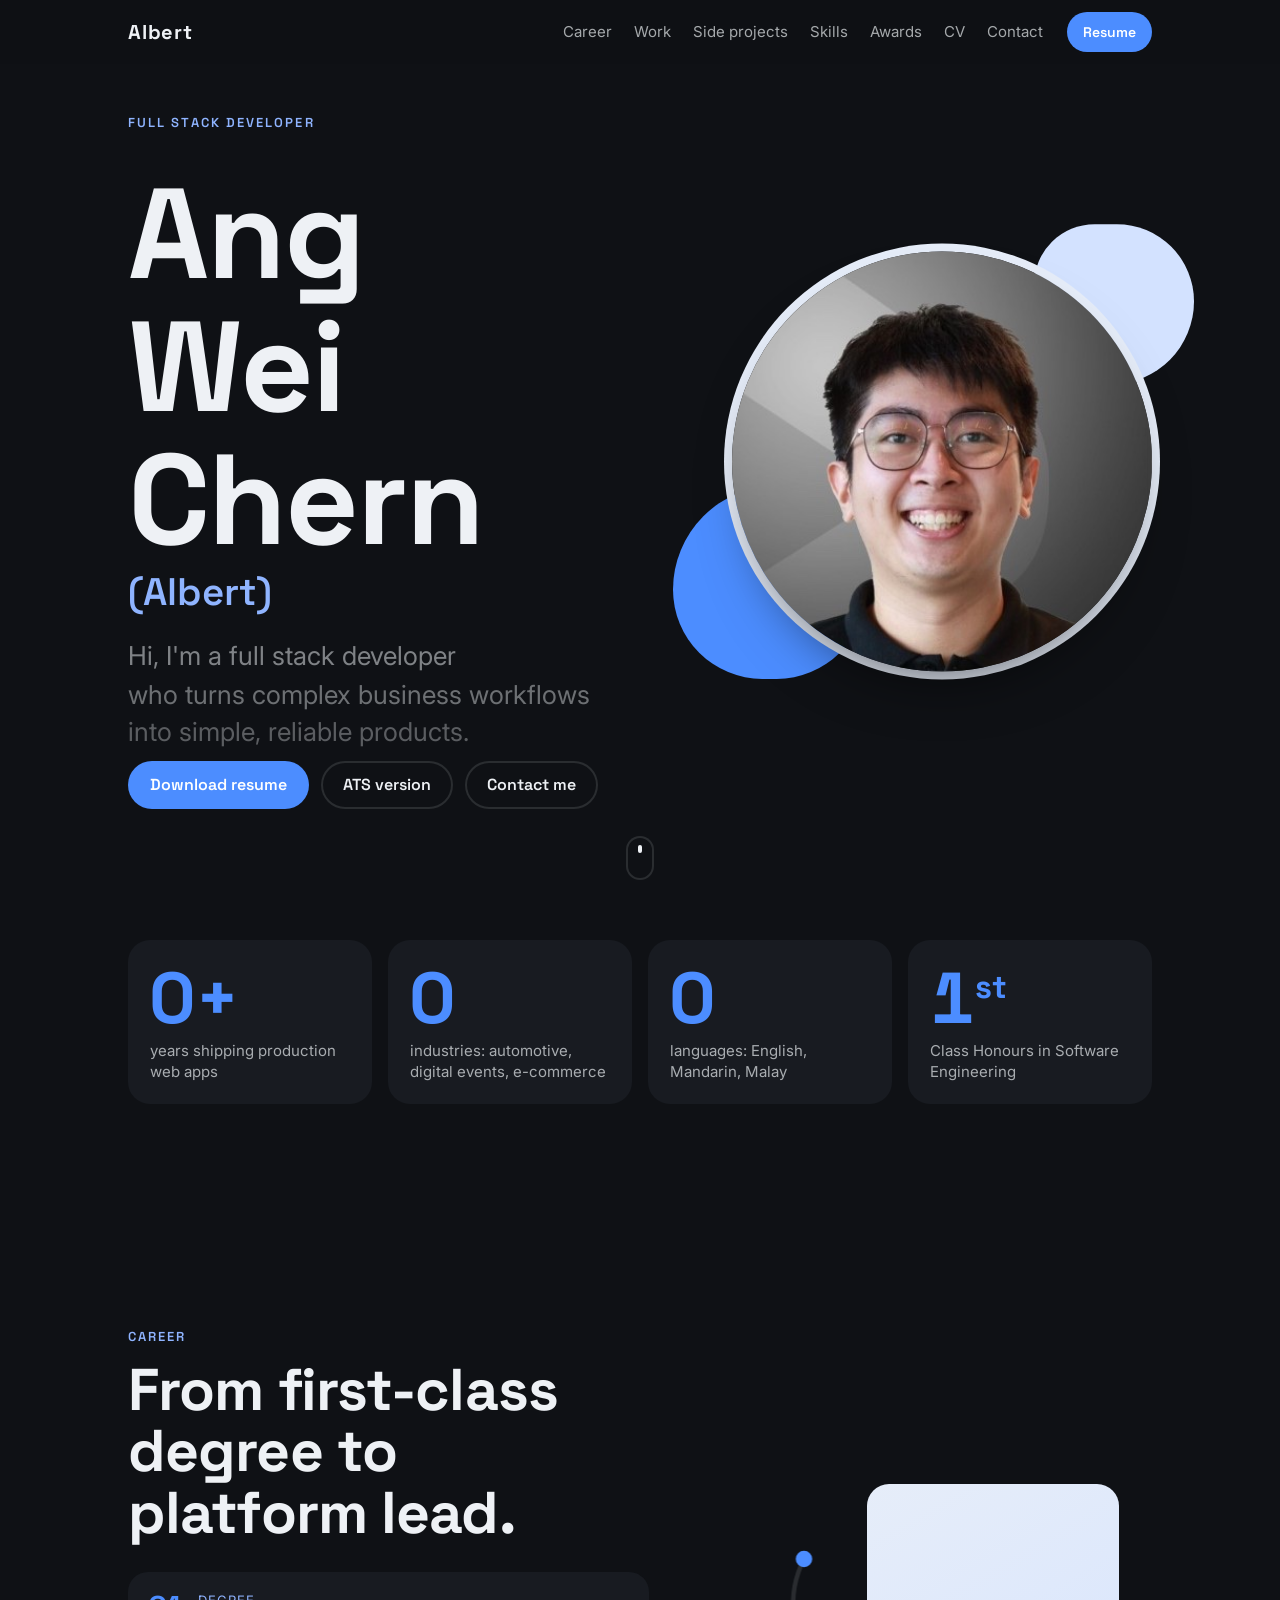
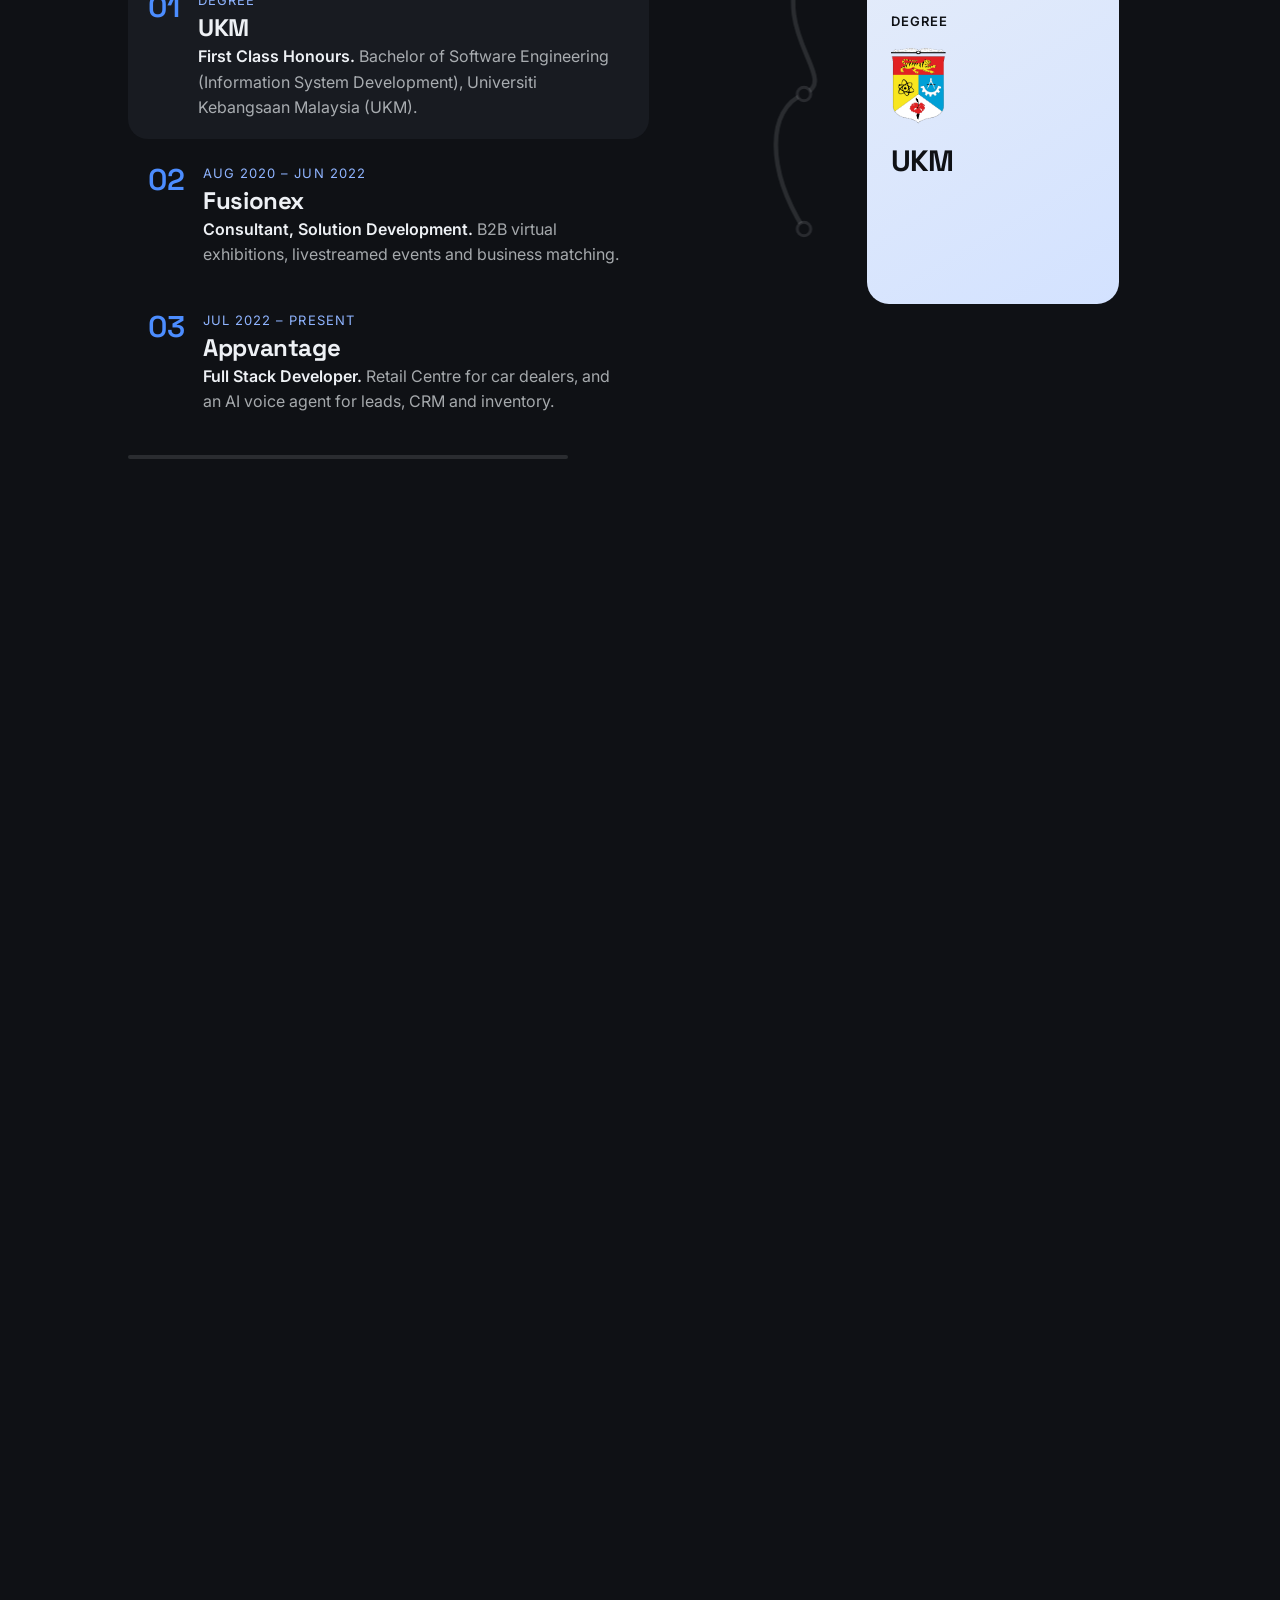
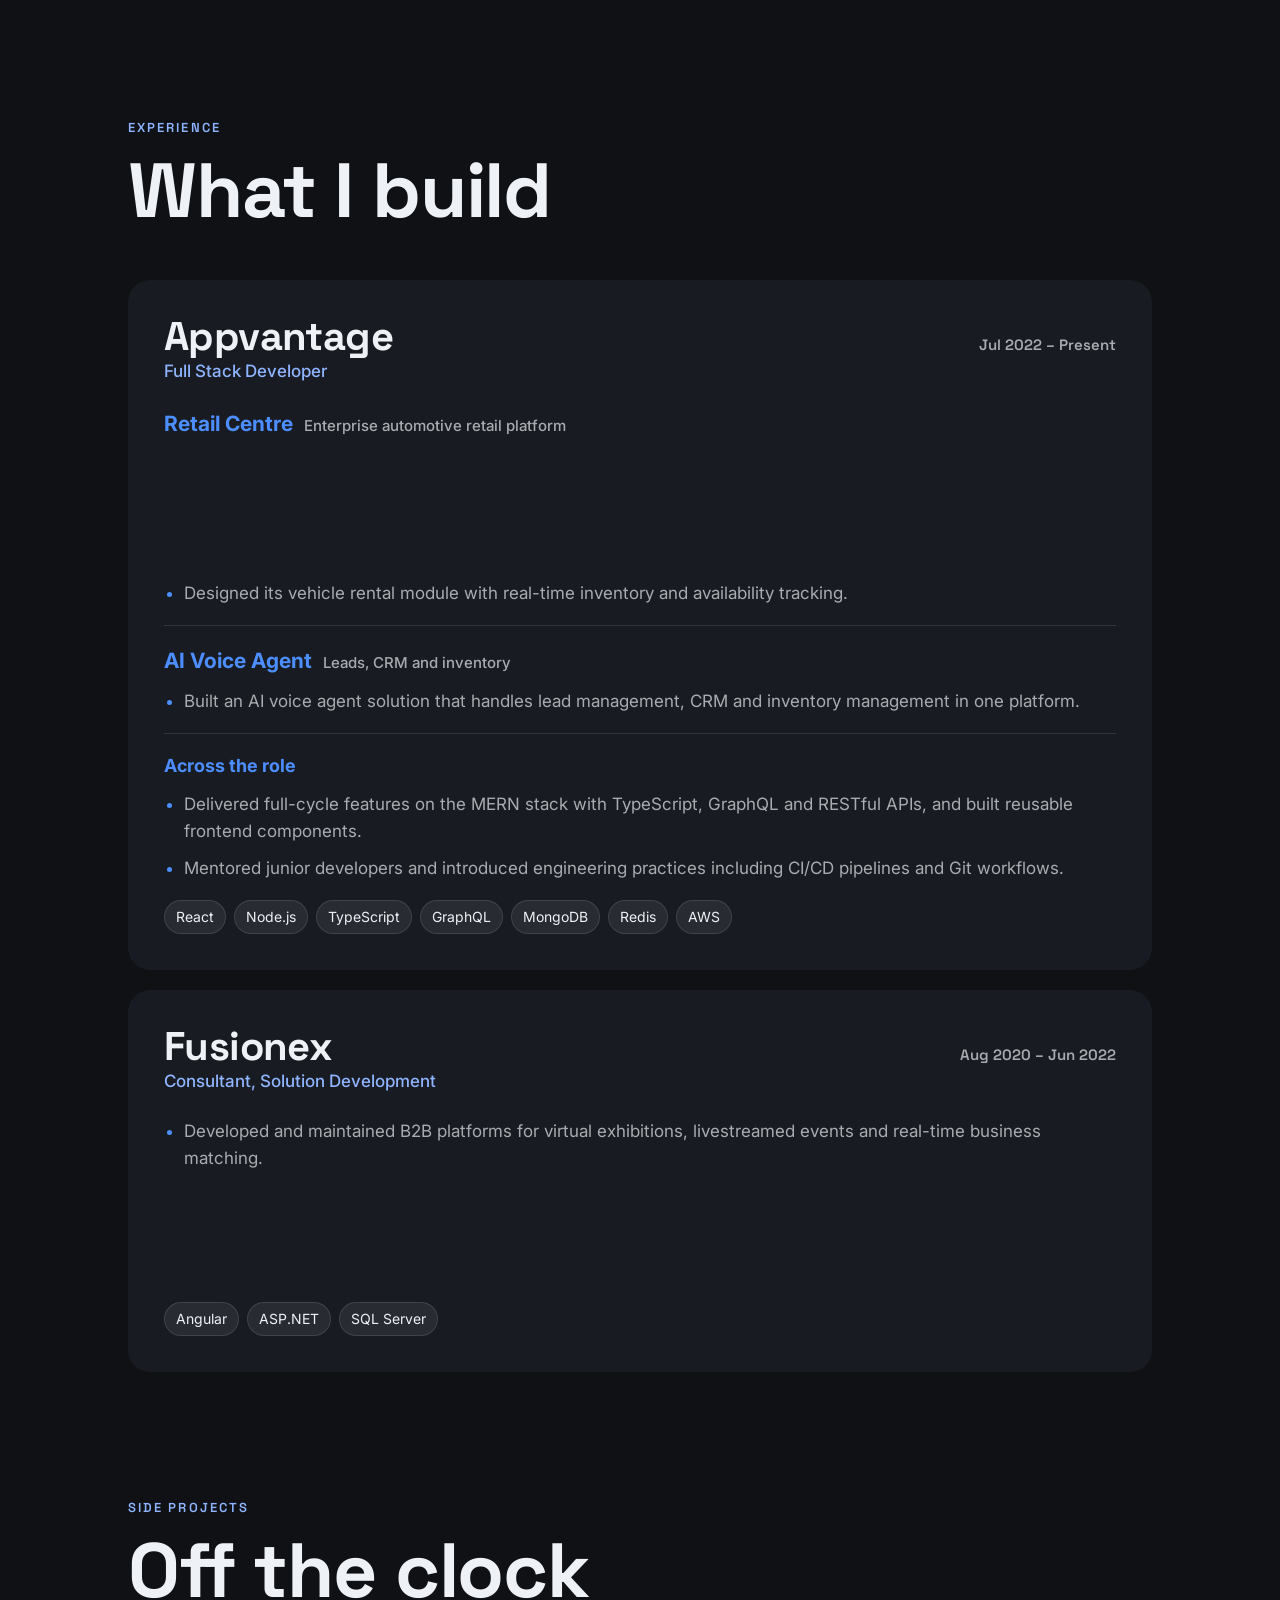
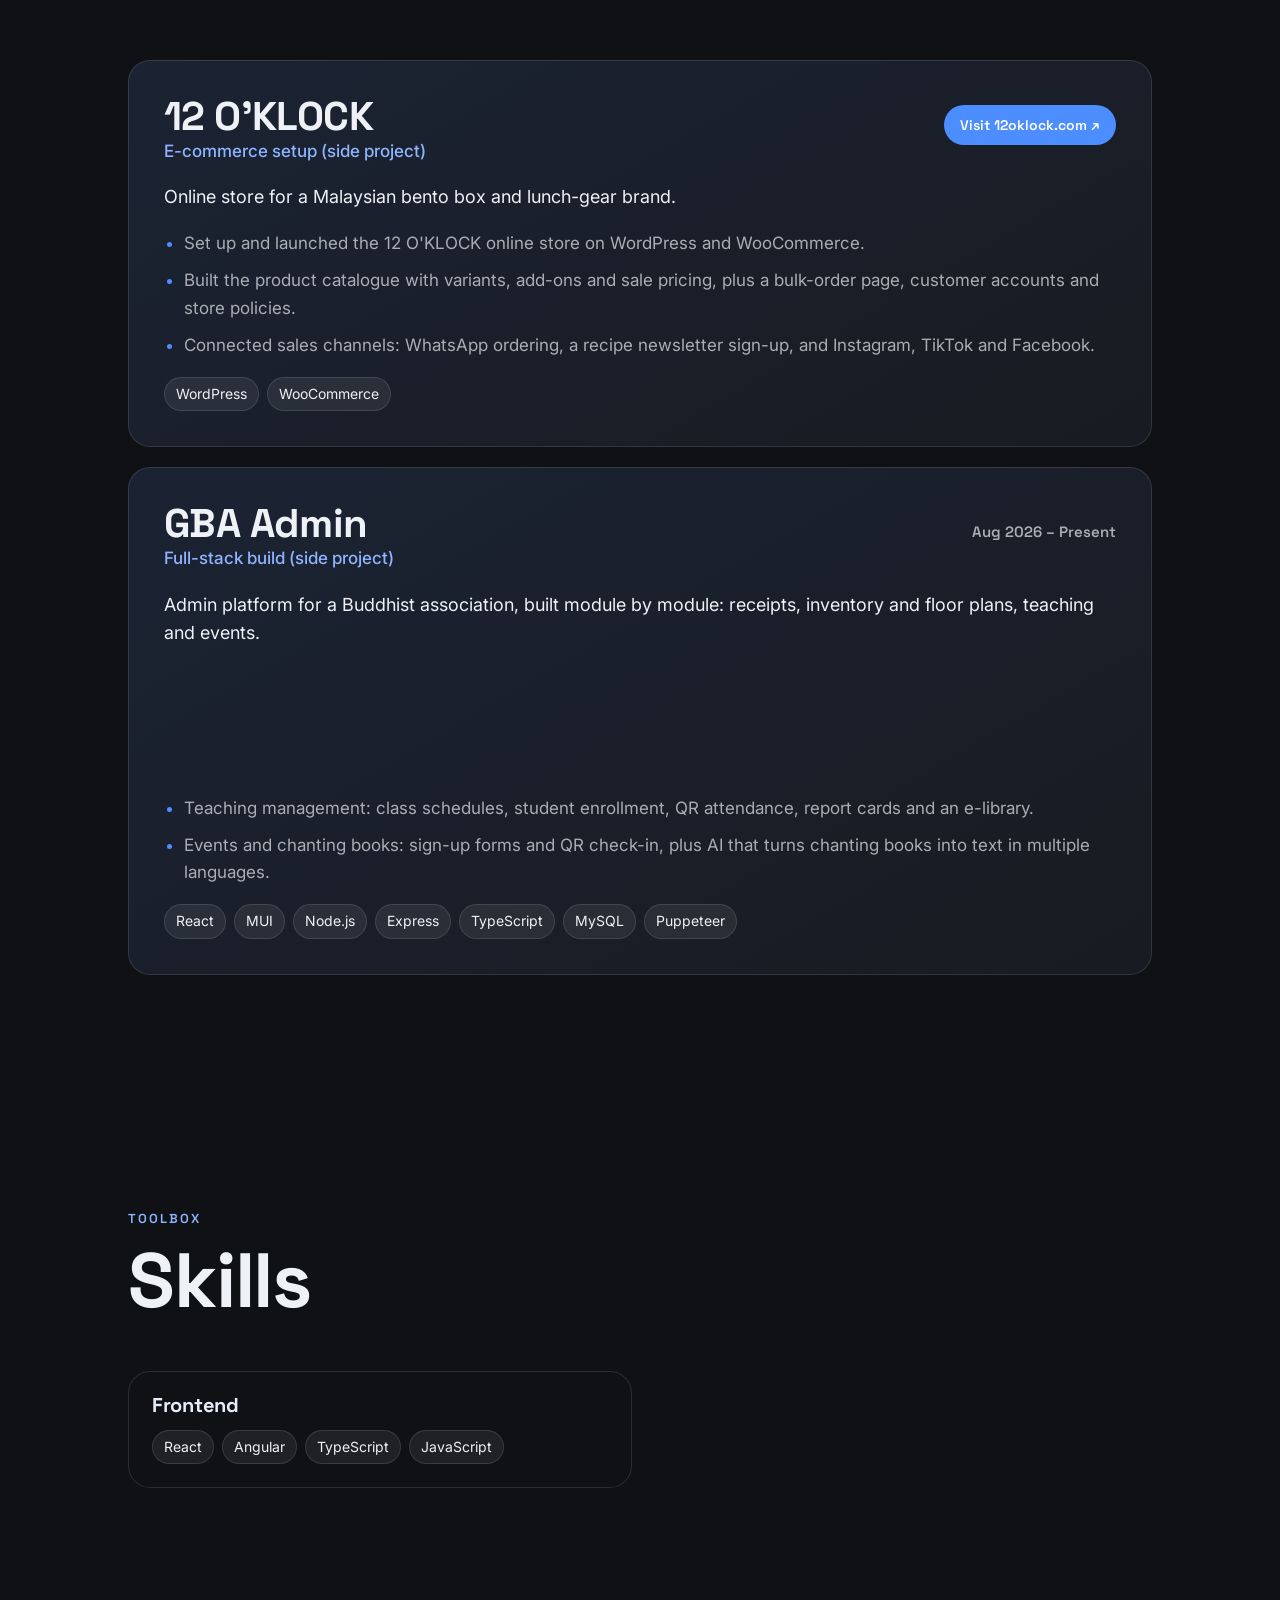
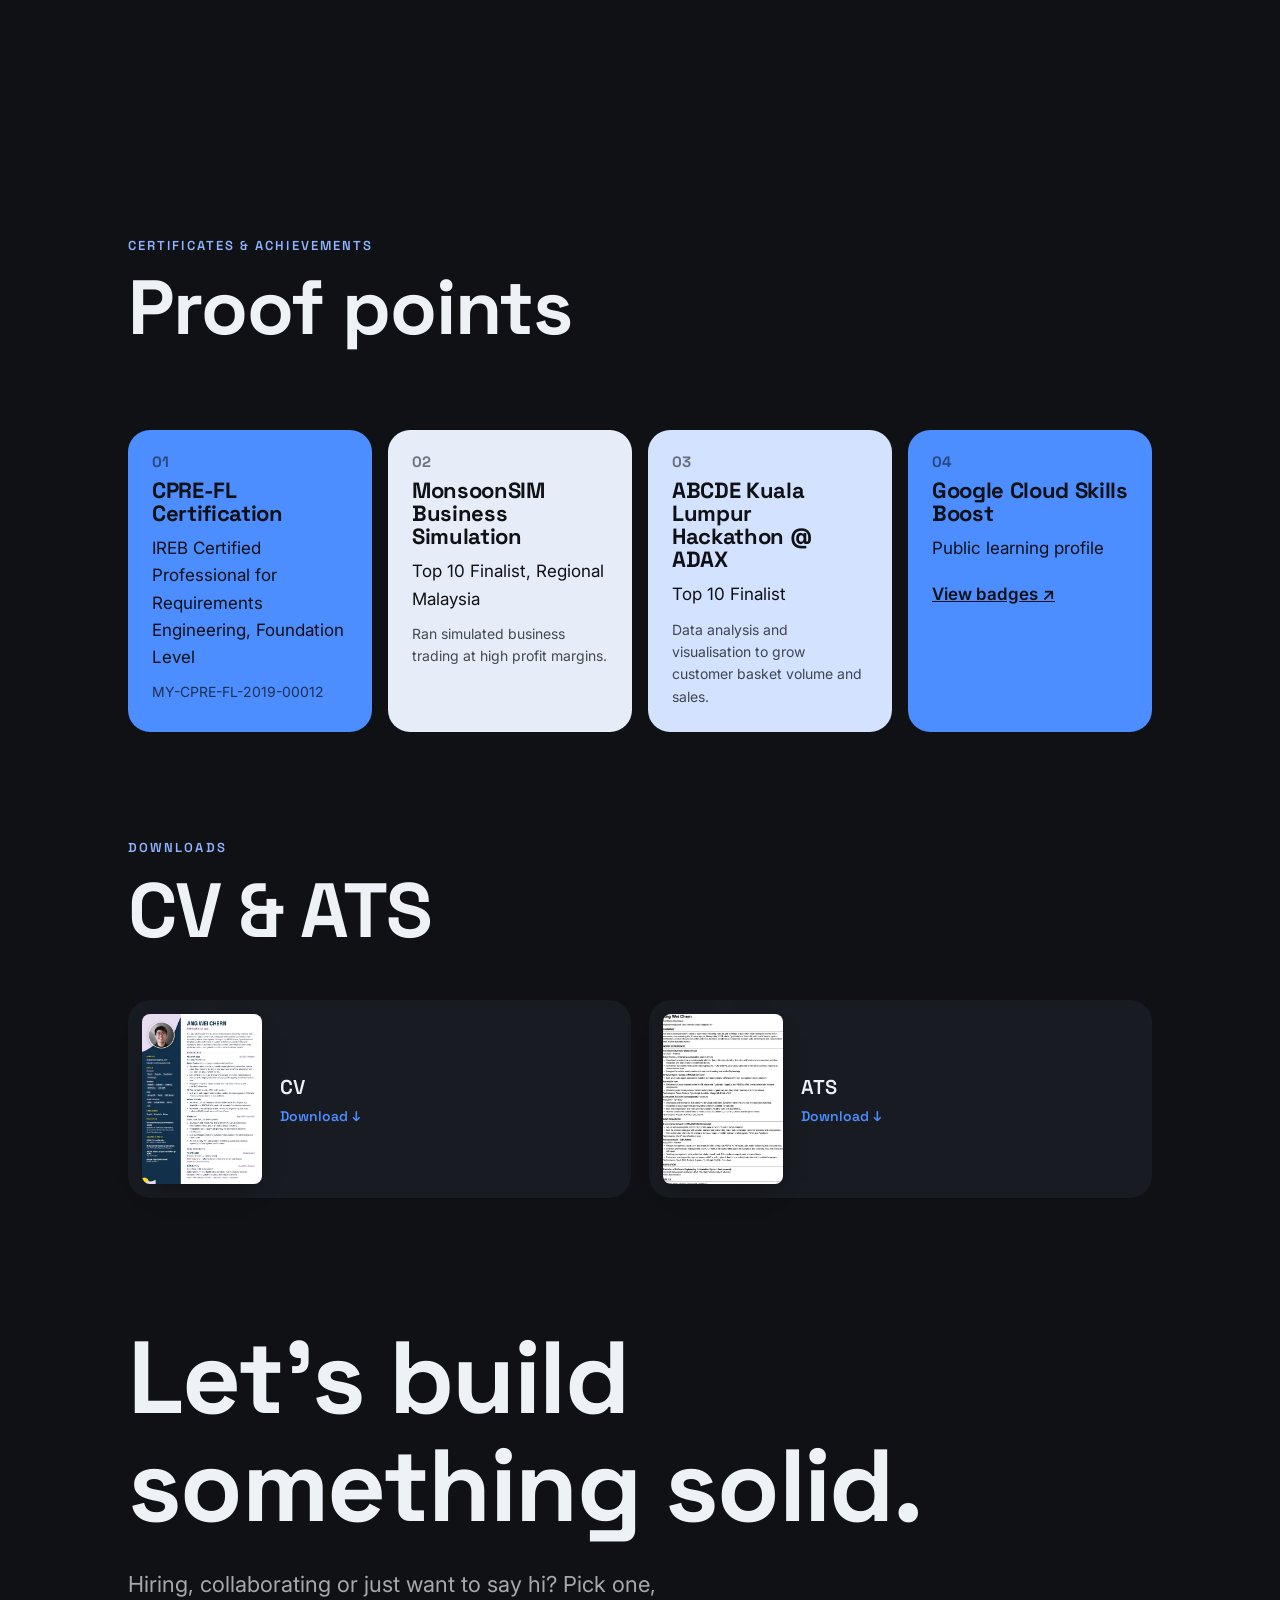
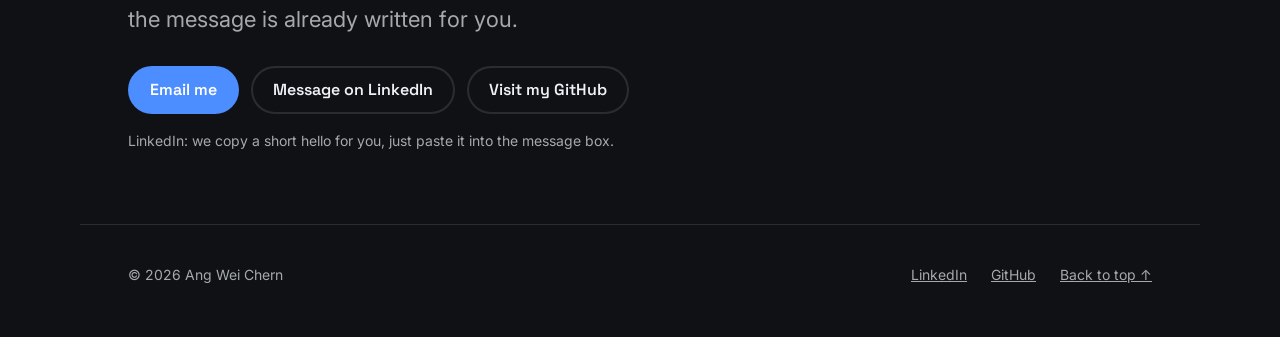
==== index.html @ a15b1000 "Update site 2026-11-15" ====
<!doctype html>
<html lang="en">
<head>
  <meta charset="utf-8">
  <meta name="viewport" content="width=device-width, initial-scale=1">
  <title>Ang Wei Chern | Full Stack Developer</title>
  <meta name="description" content="Ang Wei Chern, Full Stack Developer. Full stack developer who turns complex business workflows into simple, reliable products.">
  <meta name="theme-color" content="rgb(15,17,21)">
  <link rel="icon" href="data:image/svg+xml,%3Csvg xmlns='http://www.w3.org/2000/svg' viewBox='0 0 64 64'%3E%3Crect width='64' height='64' rx='16' fill='%230f1115'/%3E%3Ctext x='32' y='42' font-family='Arial' font-weight='700' font-size='34' text-anchor='middle' fill='%234c8dff'%3EA%3C/text%3E%3C/svg%3E">
  <meta property="og:title" content="Ang Wei Chern | Full Stack Developer">
  <meta property="og:description" content="Full stack developer who turns complex business workflows into simple, reliable products.">
  <link rel="canonical" href="https://albertwc.github.io/">
  <meta property="og:type" content="profile">
  <meta property="og:url" content="https://albertwc.github.io/">
  <meta property="og:image" content="https://albertwc.github.io/images/og-card.png">
  <meta property="og:image:width" content="1200">
  <meta property="og:image:height" content="630">
  <meta name="twitter:card" content="summary_large_image">
  <link rel="preconnect" href="https://fonts.googleapis.com"><link rel="preconnect" href="https://fonts.gstatic.com" crossorigin><link href="https://fonts.googleapis.com/css2?family=Inter:wght@400;500;600&family=Space+Grotesk:wght@500;600;700&display=swap" rel="stylesheet">
  <link rel="stylesheet" href="css/main.css?v=mwheseoh">
  <noscript><style>[data-reveal],.line{opacity:1!important;transform:none!important}</style></noscript>
</head>
<body>
  <a class="skip" href="#career">Skip to career</a>
  <nav class="nav" aria-label="Main">
    <a class="nav__mark" href="#top" aria-label="Ang Wei Chern, back to top">Albert</a>
    <div class="nav__links" id="nav-links">
      <a href="#career">Career</a><a href="#work">Work</a><a href="#side">Side projects</a><a href="#skills">Skills</a><a href="#awards">Awards</a><a href="#cv">CV</a><a href="#contact">Contact</a>
    </div>
    <a class="btn btn--small" href="downloads/Ang-Wei-Chern-Resume.pdf?v=mwheseoh" download>Resume</a>
  </nav>

  <main id="top">
    <!-- 1. hero -->
    <header class="hero">
      <div class="hero__copy">
        <p class="eyebrow">Full Stack Developer</p>
        <h1 class="hero__name">Ang<br>Wei Chern <span class="hero__alias">(Albert)</span></h1>
        <p class="hero__tag" data-lines>Hi, I'm a full stack developer<br>who turns complex business workflows<br>into simple, reliable products.</p>
        <div class="hero__cta">
          <a class="btn" href="downloads/Ang-Wei-Chern-Resume.pdf?v=mwheseoh" download>Download resume</a>
          <a class="btn btn--ghost" href="downloads/Ang-Wei-Chern-Resume-ATS.pdf?v=mwheseoh" download>ATS version</a>
          <a class="btn btn--ghost" href="#contact">Contact me</a>
        </div>
      </div>
      <div class="hero__art" aria-hidden="false">
        <span class="blob blob--y" data-parallax="0.12" aria-hidden="true"></span>
        <span class="blob blob--p" data-parallax="-0.08" aria-hidden="true"></span>
        <figure class="hero__photo" data-parallax="0.04"><img src="images/photo.jpg?v=mwheseoh" alt="Portrait of Ang Wei Chern" width="400" height="400"></figure>
      </div>
      <a class="hero__cue" href="#stats" aria-label="Scroll to read more"><span></span></a>
    </header>

    <!-- 2. numbers -->
    <section class="stats" id="stats" aria-label="At a glance">
      <div class="stat" data-reveal><b><span data-to="6">6</span>+</b><span>years shipping production web apps</span></div>
      <div class="stat" data-reveal><b><span data-to="3">3</span></b><span>industries: automotive, digital events, e-commerce</span></div>
      <div class="stat" data-reveal><b><span data-to="3">3</span></b><span>languages: English, Mandarin, Malay</span></div>
      <div class="stat" data-reveal><b>1<sup>st</sup></b><span>Class Honours in Software Engineering</span></div>
    </section>

    <!-- 3. career: pinned sequence -->
    <section class="seq" id="career" data-seq aria-labelledby="career-h">
      <div class="seq__sticky">
        <div class="seq__copy">
          <p class="eyebrow">Career</p>
          <h2 class="seq__title" id="career-h">From first-class degree to platform lead.</h2>
          <ol class="seq__list">
            <li class="seq__item" data-seq-item>
              <span class="seq__num">01</span>
              <span class="seq__when">Degree</span>
              <h3>UKM</h3>
              <p><b>First Class Honours.</b> Bachelor of Software Engineering (Information System Development), Universiti Kebangsaan Malaysia (UKM).</p>
            </li>
            <li class="seq__item" data-seq-item>
              <span class="seq__num">02</span>
              <span class="seq__when">Aug 2020 – Jun 2022</span>
              <h3>Fusionex</h3>
              <p><b>Consultant, Solution Development.</b> B2B virtual exhibitions, livestreamed events and business matching.</p>
            </li>
            <li class="seq__item" data-seq-item>
              <span class="seq__num">03</span>
              <span class="seq__when">Jul 2022 – Present</span>
              <h3>Appvantage</h3>
              <p><b>Full Stack Developer.</b> Retail Centre for car dealers, and an AI voice agent for leads, CRM and inventory.</p>
            </li>
          </ol>
          <div class="seq__rail" aria-hidden="true"><span data-seq-bar></span></div>
        </div>
        <div class="seq__visual" aria-hidden="true">
          <svg class="route" viewBox="0 0 120 400">
            <path class="route__base" d="M60 20 C 10 120, 110 180, 60 200 S 10 300, 60 380"/>
            <path class="route__fill" d="M60 20 C 10 120, 110 180, 60 200 S 10 300, 60 380" pathLength="1"/>
            <circle class="route__dot d0" cx="60" cy="20" r="9"/>
            <circle class="route__dot d1" cx="60" cy="200" r="9"/>
            <circle class="route__dot d2" cx="60" cy="380" r="9"/>
          </svg>
          <div class="seq__cards">
            <div class="stopcard s0"><span>Degree</span><i class="stopcard__logo"><img src="images/logos/ukm.png?v=mwheseoh" alt="" width="72" height="72" loading="lazy"></i><b>UKM</b></div>
            <div class="stopcard s1"><span>Aug 2020 – Jun 2022</span><i class="stopcard__logo stopcard__logo--wide"><img src="images/logos/fusionex.png?v=mwheseoh" alt="" width="72" height="72" loading="lazy"></i></div>
            <div class="stopcard s2"><span>Jul 2022 – Present</span><i class="stopcard__logo"><img src="images/logos/appvantage.png?v=mwheseoh" alt="" width="72" height="72" loading="lazy"></i><b>Appvantage</b></div>
          </div>
        </div>
      </div>
    </section>

    <!-- 4. work detail -->
    <section class="work" id="work" aria-labelledby="work-h">
      <p class="eyebrow">Experience</p>
      <h2 class="work__title" id="work-h" data-line-h>What I build</h2>
      
      <article class="job" data-reveal>
        <header class="job__head">
          <div>
            <h3 class="job__co">Appvantage</h3>
            <p class="job__role">Full Stack Developer</p>
          </div>
          <p class="job__when">Jul 2022 – Present</p>
        </header>
        <div class="proj">
          <h4 class="proj__name">Retail Centre <span>Enterprise automotive retail platform</span></h4>
          <ul class="job__list"><li data-reveal>Developed an enterprise automotive retail platform that unifies vehicle sales, financing and leasing in one seamless workflow, integrated with both onshore and offshore banks.</li><li data-reveal>Architected its modular finance and leasing products: multiple banks, date-based campaign timelines and product mapping at vehicle-variant level.</li><li data-reveal>Designed its vehicle rental module with real-time inventory and availability tracking.</li></ul>
        </div>
        <div class="proj">
          <h4 class="proj__name">AI Voice Agent <span>Leads, CRM and inventory</span></h4>
          <ul class="job__list"><li data-reveal>Built an AI voice agent solution that handles lead management, CRM and inventory management in one platform.</li></ul>
        </div>
        <div class="proj"><h4 class="proj__name proj__name--plain">Across the role</h4>
        <ul class="job__list">
          <li data-reveal>Delivered full-cycle features on the MERN stack with TypeScript, GraphQL and RESTful APIs, and built reusable frontend components.</li>
          <li data-reveal>Mentored junior developers and introduced engineering practices including CI/CD pipelines and Git workflows.</li>
        </ul></div>
        <ul class="chips" aria-label="Tech stack"><li>React</li><li>Node.js</li><li>TypeScript</li><li>GraphQL</li><li>MongoDB</li><li>Redis</li><li>AWS</li></ul>
      </article>

      <article class="job" data-reveal>
        <header class="job__head">
          <div>
            <h3 class="job__co">Fusionex</h3>
            <p class="job__role">Consultant, Solution Development</p>
          </div>
          <p class="job__when">Aug 2020 – Jun 2022</p>
        </header>
        
        <div class="proj">
        <ul class="job__list">
          <li data-reveal>Developed and maintained B2B platforms for virtual exhibitions, livestreamed events and real-time business matching.</li>
          <li data-reveal>Integrated a secure payment gateway for seamless in-platform transactions.</li>
          <li data-reveal>Built event registration and livestream management for advertisers and event hosts.</li>
          <li data-reveal>Worked closely with stakeholders to refine product requirements, improving UX and system performance.</li>
        </ul></div>
        <ul class="chips" aria-label="Tech stack"><li>Angular</li><li>ASP.NET</li><li>SQL Server</li></ul>
      </article>
    </section>

    <!-- 4b. side project -->
    <section class="work work--side" id="side" aria-labelledby="side-h">
      <p class="eyebrow">Side projects</p>
      <h2 class="work__title" id="side-h" data-line-h>Off the clock</h2>
      
      <article class="job job--side" data-reveal>
        <header class="job__head">
          <div>
            <h3 class="job__co">12 O'KLOCK</h3>
            <p class="job__role">E-commerce setup (side project)</p>
          </div>
          <a class="btn btn--small" href="https://12oklock.com/" target="_blank" rel="noopener">Visit 12oklock.com ↗</a>
        </header>
        <p class="job__blurb">Online store for a Malaysian bento box and lunch-gear brand.</p>
        <ul class="job__list"><li data-reveal>Set up and launched the 12 O'KLOCK online store on WordPress and WooCommerce.</li><li data-reveal>Built the product catalogue with variants, add-ons and sale pricing, plus a bulk-order page, customer accounts and store policies.</li><li data-reveal>Connected sales channels: WhatsApp ordering, a recipe newsletter sign-up, and Instagram, TikTok and Facebook.</li></ul>
        <ul class="chips" aria-label="Tech stack"><li>WordPress</li><li>WooCommerce</li></ul>
      </article>

      <article class="job job--side" data-reveal>
        <header class="job__head">
          <div>
            <h3 class="job__co">GBA Admin</h3>
            <p class="job__role">Full-stack build (side project)</p>
          </div>
          <p class="job__when">Aug 2026 – Present</p>
        </header>
        <p class="job__blurb">Admin platform for a Buddhist association, built module by module: receipts, inventory and floor plans, teaching and events.</p>
        <ul class="job__list"><li data-reveal>Receipt management: issue, print and share donation receipts as PDF or via Telegram, with yearly numbering and a full audit trail.</li><li data-reveal>Inventory and floor plan management: rooms, furniture, shelves and items placed on floor plans and a building map, with loans and QR labels.</li><li data-reveal>Teaching management: class schedules, student enrollment, QR attendance, report cards and an e-library.</li><li data-reveal>Events and chanting books: sign-up forms and QR check-in, plus AI that turns chanting books into text in multiple languages.</li></ul>
        <ul class="chips" aria-label="Tech stack"><li>React</li><li>MUI</li><li>Node.js</li><li>Express</li><li>TypeScript</li><li>MySQL</li><li>Puppeteer</li></ul>
      </article>
    </section>

    <!-- 5. skills -->
    <section class="skills" id="skills" aria-labelledby="skills-h">
      <p class="eyebrow">Toolbox</p>
      <h2 class="skills__title" id="skills-h" data-line-h>Skills</h2>
      <div class="skills__grid">
        <div class="skill" data-reveal><h3>Frontend</h3><ul class="chips"><li>React</li><li>Angular</li><li>TypeScript</li><li>JavaScript</li></ul></div>
        <div class="skill" data-reveal><h3>Backend</h3><ul class="chips"><li>Node.js</li><li>Express</li><li>GraphQL</li><li>REST APIs</li><li>ASP.NET</li></ul></div>
        <div class="skill" data-reveal><h3>Data</h3><ul class="chips"><li>MongoDB</li><li>Redis</li><li>SQL Server</li></ul></div>
        <div class="skill" data-reveal><h3>Cloud &amp; DevOps</h3><ul class="chips"><li>AWS</li><li>Google Cloud</li><li>CI/CD</li><li>Git</li></ul></div>
      </div>
    </section>

    <!-- 6. awards: horizontal pin -->
    <section class="awards" id="awards" aria-labelledby="awards-h">
      <div class="awards__sticky">
        <div class="awards__head">
          <p class="eyebrow">Certificates &amp; achievements</p>
          <h2 class="awards__title" id="awards-h" data-line-h>Proof points</h2>
        </div>
        <div class="awards__grid">
          <div class="award a0" data-reveal>
            <span class="award__n">01</span>
            <h3>CPRE-FL Certification</h3>
            <p>IREB Certified Professional for Requirements Engineering, Foundation Level</p>
            <small>MY-CPRE-FL-2019-00012</small>
          </div>
          <div class="award a1" data-reveal>
            <span class="award__n">02</span>
            <h3>MonsoonSIM Business Simulation</h3>
            <p>Top 10 Finalist, Regional Malaysia</p>
            <small>Ran simulated business trading at high profit margins.</small>
          </div>
          <div class="award a2" data-reveal>
            <span class="award__n">03</span>
            <h3>ABCDE Kuala Lumpur Hackathon @ ADAX</h3>
            <p>Top 10 Finalist</p>
            <small>Data analysis and visualisation to grow customer basket volume and sales.</small>
          </div>
          <div class="award a0" data-reveal>
            <span class="award__n">04</span>
            <h3>Google Cloud Skills Boost</h3>
            <p>Public learning profile</p>
            <a href="https://www.cloudskillsboost.google/public_profiles/74339e1d-37d0-4f92-8976-491b317ae7fb" target="_blank" rel="noopener">View badges ↗</a>
          </div>
        </div>
      </div>
    </section>

    <!-- 7. CV + ATS downloads -->
    <section class="cv" id="cv" aria-labelledby="cv-h">
      <p class="eyebrow">Downloads</p>
      <h2 class="cv__title" id="cv-h" data-line-h>CV &amp; ATS</h2>
      <div class="dl">
        <a class="dl__card" href="downloads/Ang-Wei-Chern-Resume.pdf?v=mwheseoh" download data-reveal>
          <img src="images/resume-preview.jpg?v=mwheseoh" alt="Preview of the CV" width="420" height="594" loading="lazy">
          <span><b>CV</b></span>
        </a>
        <a class="dl__card" href="downloads/Ang-Wei-Chern-Resume-ATS.pdf?v=mwheseoh" download data-reveal>
          <img src="images/ats-preview.jpg?v=mwheseoh" alt="Preview of the ATS resume" width="420" height="594" loading="lazy">
          <span><b>ATS</b></span>
        </a>
      </div>
    </section>

    <!-- 8. close: contact -->
    <section class="close" id="contact" aria-labelledby="contact-h">
      <h2 class="close__title" id="contact-h" data-lines>Let's build<br>something solid.</h2>
      <p class="close__lead">Hiring, collaborating or just want to say hi? Pick one, the message is already written for you.</p>
      <div class="close__cta">
        <a class="btn" href="mailto:angweichern@gmail.com?subject=Let's%20connect&amp;body=Hi%20Albert%2C%0A%0AI%20came%20across%20your%20website%20and%20would%20like%20to%20connect%20about%20%5Ba%20role%20%2F%20a%20project%5D.%0A%0ABest%20regards%2C%0A%5BYour%20name%5D">Email me</a>
        <a class="btn btn--ghost" href="https://linkedin.com/in/angweichern" target="_blank" rel="noopener" data-copy="Hi Albert, I came across your website and would love to connect about a role or project.">Message on LinkedIn</a>
        <a class="btn btn--ghost" href="https://github.com/AlbertWC" target="_blank" rel="noopener">Visit my GitHub</a>
      </div>
      <p class="close__note" data-copy-note>LinkedIn: we copy a short hello for you, just paste it into the message box.</p>
      <div class="toast" role="status" aria-live="polite" data-toast></div>
    </section>
  </main>
  <footer class="foot"><span>© 2026 Ang Wei Chern</span><span class="foot__links"><a href="https://linkedin.com/in/angweichern" target="_blank" rel="noopener">LinkedIn</a><a href="https://github.com/AlbertWC" target="_blank" rel="noopener">GitHub</a><a href="#top">Back to top ↑</a></span></footer>
  <script type="module" src="js/main.js?v=mwheseoh"></script>
</body>
</html>
---- css/main.css ----
/* Ang Wei Chern landing page. tokens -> base -> nav -> sections -> effect states (html.fx / html.hpin) -> pinned -> narrow -> touch -> reduced motion */

/* --sky is written by atmosphere.js on body and .nav only (non-inheriting, so no whole-document recalc). */
@property --sky { syntax: '<color>'; inherits: false; initial-value: rgb(15 17 21); }
:root {
  --navy: #0f1115;
  --navy-2: #181b21;          /* raised surfaces */
  --lav: #e6edf9;             
  --purple: #8fb4ff;          
  --yellow: #4c8dff;
  --pink: #d3e2ff;
  --on-accent: #ffffff;       /* text on accent buttons/toast */
  --on-card: #0f1115;         /* text on light cards */
  --chip: rgb(255 255 255 / .07);
  --side-bg: #1b2333;         /* side-project card tint */
  --hover: #222833;
  --sky-0: #0f1115; --sky-1: #141923; --sky-2: #11151b; --sky-3: #0d0f13;   /* page mood, read by atmosphere.js */
  --ink: #eef1f5;
  --subhead: var(--lav);      /* small headings like Skills groups and 'Across the role' */
  --ink-soft: rgb(238 241 245 / .68);
  --line: rgb(238 241 245 / .12);
  --display: 'Space Grotesk', system-ui, sans-serif;
  --body: Inter, system-ui, sans-serif;
  --gutter: clamp(16px, 4vw, 48px);
  --page: 1120px;             /* every section shares this width, so all left edges line up */
  --edge: calc(max(0px, (100vw - var(--page)) / 2) + var(--gutter));   /* left edge of content */
  --nav-h: 64px;
  --radius: 22px;
}

/* ---------- base ---------- */
*, *::before, *::after { box-sizing: border-box; }
html { -webkit-text-size-adjust: 100%; }
body { margin: 0; background: var(--sky); color: var(--ink); font: 400 17px/1.6 var(--body); overflow-x: hidden; }
h1, h2, h3 { font-family: var(--display); line-height: 1.05; margin: 0; letter-spacing: -.015em; }
p, ul, ol, figure { margin: 0; }
a { color: inherit; }
img { display: block; max-width: 100%; height: auto; }
.skip { position: absolute; left: -999px; top: 8px; z-index: 50; background: var(--yellow); color: var(--on-accent); padding: 10px 14px; border-radius: 10px; }
.skip:focus { left: 8px; }
:focus-visible { outline: 3px solid var(--yellow); outline-offset: 3px; border-radius: 6px; }
.eyebrow { font: 600 13px/1.2 var(--display); letter-spacing: .16em; text-transform: uppercase; color: var(--purple); margin-bottom: 14px; }

.btn {
  display: inline-flex; align-items: center; justify-content: center; min-height: 48px; padding: 0 22px; border-radius: 999px;
  background: var(--yellow); color: var(--on-accent); font: 600 16px/1 var(--display); text-decoration: none; transition: transform .2s, background .2s;
}
.btn--ghost { background: transparent; color: var(--ink); box-shadow: inset 0 0 0 2px var(--line); }
.btn--small { min-height: 40px; padding: 0 16px; font-size: 14px; }
@media (hover: hover) { .btn:hover { transform: translateY(-2px); } .btn--ghost:hover { box-shadow: inset 0 0 0 2px var(--ink); } }

.chips { list-style: none; padding: 0; display: flex; flex-wrap: wrap; gap: 8px; }
.chips li { font-size: 14px; padding: 6px 12px; border-radius: 999px; background: var(--chip); box-shadow: inset 0 0 0 1px var(--line); }

/* ---------- nav ---------- */
.nav {
  position: fixed; inset: 0 0 auto; z-index: 20; height: var(--nav-h); display: flex; align-items: center; gap: 24px; padding: 0 var(--edge);
  background: color-mix(in srgb, var(--sky) 90%, transparent); backdrop-filter: blur(12px); -webkit-backdrop-filter: blur(12px);
}
.nav__mark { font: 700 20px/1 var(--display); text-decoration: none; letter-spacing: .04em; display: inline-flex; align-items: center; min-height: 44px; }
.nav__links { display: flex; gap: 22px; margin-left: auto; }
.nav__links a { text-decoration: none; font-size: 15px; color: var(--ink-soft); display: inline-flex; align-items: center; min-height: 44px; }
.nav__links a:hover { color: var(--ink); }

/* ---------- 1. hero ---------- */
.hero {
  position: relative; min-height: 100svh; display: grid; align-items: center; gap: 40px;
  padding: calc(var(--nav-h) + 32px) var(--gutter) 72px; max-width: var(--page); margin: 0 auto;
}
.hero__copy { display: grid; gap: 22px; justify-items: start; }
.hero__name { font-size: clamp(54px, 10vw, 132px); font-weight: 700; line-height: 1.04; }
.hero__alias { display: block; margin-top: .18em; font-size: .3em; font-weight: 600; line-height: 1; letter-spacing: 0; color: var(--purple); }
.hero__tag { font-size: clamp(19px, 2.1vw, 26px); color: var(--ink-soft); line-height: 1.35; }
.hero__cta { display: flex; flex-wrap: wrap; gap: 12px; }
.hero__art { position: relative; justify-self: center; width: min(78vw, 420px); aspect-ratio: 1; }
.hero__photo {
  position: absolute; inset: 0; overflow: hidden; border-radius: 50%;
  box-shadow: 0 30px 60px -30px rgb(0 0 0 / .7), 0 0 0 8px var(--lav); translate: 0 var(--dy, 0);
}
.hero__photo img { width: 100%; height: 100%; object-fit: cover; }
.blob { position: absolute; border-radius: 50%; translate: 0 var(--dy, 0); }
.blob--y { width: 46%; aspect-ratio: 1; background: var(--yellow); left: -14%; bottom: -6%; border-radius: 58% 42% 50% 50%; }
.blob--p { width: 38%; aspect-ratio: 1; background: var(--pink); right: -10%; top: -4%; border-radius: 44% 56% 60% 40%; }
.hero__cue { position: absolute; left: 50%; bottom: 20px; translate: -50% 0; width: 28px; height: 44px; border-radius: 16px; box-shadow: inset 0 0 0 2px var(--line); }
.hero__cue span { position: absolute; left: 50%; top: 9px; width: 4px; height: 8px; margin-left: -2px; border-radius: 2px; background: var(--ink); animation: cue 1.8s ease-in-out infinite; }
@keyframes cue { 0% { transform: translateY(0); opacity: 1; } 70% { transform: translateY(14px); opacity: 0; } 100% { opacity: 0; } }

/* ---------- 2. stats ---------- */
.stats { display: grid; grid-template-columns: repeat(2, 1fr); gap: 16px; max-width: var(--page); margin: 0 auto; padding: 40px var(--gutter) clamp(72px, 12svh, 140px); }
.stat { padding: 22px; border-radius: var(--radius); background: var(--navy-2); display: grid; gap: 6px; align-content: start; }
.stat b { font: 700 clamp(40px, 6vw, 72px)/1 var(--display); color: var(--yellow); font-variant-numeric: tabular-nums; }
.stat b sup { font-size: .45em; vertical-align: super; }
.stat > span { color: var(--ink-soft); font-size: 15px; line-height: 1.4; }

/* ---------- 3. career sequence ---------- */
.seq { padding: 0 0 clamp(72px, 12svh, 140px); }
.seq__sticky { display: grid; grid-template-columns: 1fr; gap: 32px; align-items: center; max-width: var(--page); margin: 0 auto; padding-inline: var(--gutter); --sp: 1; }
.seq__title { font-size: clamp(34px, 4.6vw, 62px); max-width: 15ch; }
.seq__list { list-style: none; padding: 0; margin: 28px 0 0; display: grid; gap: 12px; }
.seq__item {
  display: grid; grid-template-columns: auto 1fr; column-gap: 18px; row-gap: 4px; padding: 18px 20px; border-radius: 20px;
  background: var(--navy-2); transition: background .35s, opacity .35s; isolation: isolate;
}
.seq__num { grid-row: span 3; font: 600 30px/1 var(--display); color: var(--yellow); padding-top: 2px; }
.seq__when { font-size: 13px; letter-spacing: .08em; text-transform: uppercase; color: var(--purple); }
.seq__item h3 { font-size: 24px; }
.seq__item p { color: var(--ink-soft); font-size: 16px; }
.seq__item p b { color: var(--ink); font-weight: 600; }
.seq__rail { display: none; }

.seq__visual { position: relative; justify-self: center; width: min(100%, 360px); display: grid; grid-template-columns: 90px 1fr; gap: 18px; align-items: stretch; height: 360px; }
.route { width: 100%; height: 100%; overflow: visible; }
.route path { fill: none; stroke-width: 6; stroke-linecap: round; }
.route__base { stroke: var(--line); }
.route__fill { stroke: var(--yellow); stroke-dasharray: 1; stroke-dashoffset: calc(1 - var(--sp)); }
.route__dot { fill: var(--navy); stroke: var(--line); stroke-width: 4; transition: fill .35s, stroke .35s; }
.seq__cards { position: relative; }
.stopcard {
  position: absolute; inset: 0; display: grid; align-content: center; gap: 6px; padding: 24px; border-radius: var(--radius);
  background: linear-gradient(150deg, var(--lav), var(--pink)); color: var(--on-card); opacity: 0; transform: translateY(14px); transition: opacity .45s, transform .45s;
}
.stopcard span { font-size: 13px; font-weight: 600; letter-spacing: .08em; text-transform: uppercase; }
.stopcard__logo {
  display: grid; place-items: center start; width: 76px; height: 76px; margin: 10px 0 16px; font-style: normal;
}
.stopcard__logo img { display: block; height: 76px; width: auto; max-width: 100%; object-fit: contain; }
.stopcard__logo--wide img { height: 56px; }
.stopcard__logo--wide { width: min(100%, 230px); height: 56px; }
.stopcard__logo em { display: grid; place-items: center; width: 100%; height: 100%; border-radius: 20px; background: #fff; }
.stopcard__logo em { font: 700 24px/1 var(--display); font-style: normal; color: var(--on-card); letter-spacing: .02em; }
.stopcard b { font: 700 clamp(24px, 2.3vw, 34px)/1.05 var(--display); letter-spacing: -.02em; overflow-wrap: normal; }
/* Without JS or when not driven, the last stop shows and every dot is lit. */
.seq:not([data-step]) .s2 { opacity: 1; transform: none; }
.seq:not([data-step]) .route__dot { fill: var(--yellow); stroke: var(--yellow); }
.seq[data-step="0"] .s0, .seq[data-step="1"] .s1, .seq[data-step="2"] .s2 { opacity: 1; transform: none; }
.seq[data-step="0"] .d0, .seq[data-step="1"] :is(.d0, .d1), .seq[data-step="2"] .route__dot { fill: var(--yellow); stroke: var(--yellow); }

/* ---------- 4. work ---------- */
.work, .skills { max-width: var(--page); margin: 0 auto; padding: clamp(72px, 12svh, 140px) var(--gutter); }
.work__title, .skills__title, .awards__title, .cv__title { font-size: clamp(40px, 6vw, 80px); display: inline-block; position: relative; padding-bottom: 10px; margin-bottom: 40px; }
.work__title::after, .skills__title::after, .awards__title::after, .cv__title::after { content: ''; position: absolute; left: 0; right: 0; bottom: 0; height: 6px; border-radius: 3px; background: var(--yellow); transform-origin: left; }
.job { padding: clamp(22px, 3vw, 36px); border-radius: var(--radius); background: var(--navy-2); margin-bottom: 20px; display: grid; gap: 18px; }
.job__head { display: flex; flex-wrap: wrap; justify-content: space-between; gap: 6px 20px; align-items: baseline; }
.job__co { font-size: clamp(28px, 3.4vw, 40px); }
.job__role { color: var(--purple); font-weight: 500; }
.job__when { font: 600 15px/1.2 var(--display); color: var(--ink-soft); }
.job__list { padding-left: 20px; display: grid; gap: 10px; color: var(--ink-soft); }
.job__list li::marker { color: var(--yellow); }
.proj { display: grid; gap: 10px; padding-top: 4px; }
.proj + .proj, .proj + .job__list { border-top: 1px solid var(--line); padding-top: 18px; }
.proj__name { font-size: 21px; color: var(--yellow); margin: 0; }
.proj__name--plain { color: var(--yellow); font-size: 18px; }
.proj__name span { font: 500 15px/1.3 var(--body); color: var(--ink-soft); margin-left: 6px; }
.work--side { padding-top: 0; }
.job--side { background: linear-gradient(150deg, var(--side-bg), var(--navy-2)); box-shadow: inset 0 0 0 1px var(--line); }
.job__blurb { color: var(--ink); font-size: 18px; }

/* ---------- 5. skills ---------- */
.skills__grid { display: grid; grid-template-columns: 1fr; gap: 16px; }
.skill { padding: 24px; border-radius: var(--radius); box-shadow: inset 0 0 0 1px var(--line); display: grid; gap: 14px; align-content: start; }
.skill h3 { font-size: 20px; color: var(--subhead); }

/* ---------- 6. awards: static grid (1 / 2 / 4 columns) ---------- */
.awards { padding: clamp(72px, 12svh, 140px) 0; }
.awards__head { padding: 0 var(--gutter); width: 100%; max-width: var(--page); margin: 0 auto; }
.awards__grid { display: grid; grid-template-columns: 1fr; gap: 16px; max-width: var(--page); margin: 32px auto 0; padding: 0 var(--gutter); }
.award { padding: 24px; border-radius: var(--radius); display: grid; align-content: start; gap: 10px; color: var(--on-card); }
@media (min-width: 600px) { .awards__grid { grid-template-columns: repeat(2, 1fr); } }
@media (min-width: 1000px) { .awards__grid { grid-template-columns: repeat(4, 1fr); } }
.award.a0 { background: var(--yellow); } .award.a1 { background: var(--lav); } .award.a2 { background: var(--pink); }
.award__n { font: 700 15px/1 var(--display); opacity: .55; }
.award h3 { font-size: 22px; }
.award small { font-size: 14px; opacity: .75; }
.award a { font-weight: 600; display: inline-flex; align-items: center; min-height: 44px; }

/* ---------- 7. close ---------- */
.close { max-width: var(--page); margin: 0 auto; padding: clamp(72px, 14svh, 160px) var(--gutter) 72px; display: grid; gap: 28px; }
.close__title { font-size: clamp(44px, 8vw, 104px); }
.close__lead { font-size: clamp(18px, 2vw, 22px); color: var(--ink-soft); max-width: 40ch; }
.close__cta { display: flex; flex-wrap: wrap; gap: 12px; }
.close__note { font-size: 14px; color: var(--ink-soft); margin-top: -12px; }
.toast {
  position: fixed; left: 50%; bottom: 24px; z-index: 30; translate: -50% 0; max-width: calc(100% - 32px); padding: 12px 18px; border-radius: 14px;
  background: var(--yellow); color: var(--on-accent); font: 600 15px/1.3 var(--display); box-shadow: 0 16px 30px -16px rgb(0 0 0 / .6);
  opacity: 0; transform: translateY(10px); transition: opacity .25s, transform .25s; pointer-events: none;
}
.toast.is-on { opacity: 1; transform: none; }
.contact { list-style: none; padding: 0; display: flex; flex-wrap: wrap; gap: 10px 28px; font: 500 17px/1.3 var(--display); }
.contact a { text-decoration-color: var(--yellow); text-underline-offset: 6px; text-decoration-thickness: 2px; }
.cv { max-width: var(--page); margin: 0 auto; padding: 0 var(--gutter); }
.dl { display: grid; grid-template-columns: 1fr; gap: 18px; }
.dl__card { display: grid; grid-template-columns: 96px 1fr; gap: 18px; align-items: center; padding: 14px; border-radius: var(--radius); background: var(--navy-2); text-decoration: none; transition: background .25s; }
.dl__card img { border-radius: 8px; box-shadow: 0 10px 24px -12px rgb(0 0 0 / .6); background: #fff; }
.dl__card b { display: block; font: 600 20px/1.2 var(--display); }
.dl__card small { display: block; color: var(--ink-soft); font-size: 14px; }
.dl__card span::after { content: 'Download ↓'; display: block; margin-top: 10px; font: 600 14px/1 var(--display); color: var(--yellow); }
@media (hover: hover) { .dl__card:hover { background: var(--hover); } }
.foot__links { display: flex; gap: 24px; }
.foot a { display: inline-flex; align-items: center; min-height: 44px; }
.foot { display: flex; align-items: center; flex-wrap: wrap; justify-content: space-between; gap: 16px; padding: 28px var(--gutter) 40px; color: var(--ink-soft); font-size: 14px; max-width: var(--page); margin: 0 auto; border-top: 1px solid var(--line); }

/* ---------- effect states (only after scroll.js ran) ---------- */
html.fx [data-reveal] { opacity: var(--r, 0); transform: translateY(calc((1 - var(--r, 0)) * 34px)); }
html.fx .line { display: block; opacity: calc(.14 + var(--k, 0) * .86); transform: translateY(calc((1 - var(--k, 0)) * 18px)); }
.line { display: block; }
html.fx .work__title::after, html.fx .skills__title::after, html.fx .awards__title::after, html.fx .cv__title::after { transform: scaleX(var(--k, 0)); }
html.fx .seq.is-stacked .seq__item { opacity: var(--r, 0); transform: translateY(calc((1 - var(--r, 0)) * 34px)); transition: none; }


/* ---------- wider screens ---------- */
@media (min-width: 700px) {
  .stats { grid-template-columns: repeat(4, 1fr); }
  .skills__grid { grid-template-columns: repeat(2, 1fr); }
  .dl { grid-template-columns: 1fr 1fr; }
  .dl__card { grid-template-columns: 120px 1fr; }
}
@media (min-width: 900px) {
  .hero { grid-template-columns: 1.15fr .85fr; gap: clamp(32px, 5vw, 80px); }
  .seq__sticky { grid-template-columns: 1.1fr .9fr; gap: clamp(32px, 6vw, 96px); }
  .seq__visual { height: min(420px, 50svh); }
}

/* Pinned sequence (roomy screens only): about 110svh of scroll per step. */
@media (min-width: 900px) and (min-height: 641px) {
  html.fx .seq { height: 400svh; padding: 0; }
  html.fx .seq__sticky { position: sticky; top: 0; height: 100svh; padding-top: var(--nav-h); }
  html.fx .seq__list { gap: 6px; }
  html.fx .seq__item { opacity: .42; cursor: pointer; background: transparent; }
  html.fx .seq__item.is-on { opacity: .7; }
  html.fx .seq__item.is-current { opacity: 1; background: var(--navy-2); }
  html.fx .seq__rail { display: block; margin-top: 22px; max-width: 440px; height: 4px; border-radius: 4px; background: var(--line); overflow: hidden; }
  html.fx .seq__rail span { display: block; height: 100%; background: var(--yellow); transform-origin: left; transform: scaleX(0); }
}

/* Narrow: section links are hidden (only the Resume button stays); the timeline card is hidden (it repeats the list above it). */
@media (max-width: 699px) {
  .nav__links { display: none; }
  .nav .btn { margin-left: auto; }
  .seq__visual { display: none; }
  .hero { padding-bottom: 48px; }
  .hero__cue { display: none; }
  .seq__visual { height: 260px; grid-template-columns: 64px 1fr; }
  .seq__item { grid-template-columns: 1fr; }
  .seq__num { grid-row: auto; font-size: 22px; }
}
@media (max-height: 640px) { .hero__cue { display: none; } }

/* ---------- touch: compositor-only effects, solid bars (blur redraws every scroll frame) ---------- */
@media (hover: none), (pointer: coarse) {
  .nav { backdrop-filter: none; -webkit-backdrop-filter: none; background: color-mix(in srgb, var(--sky) 96%, transparent); }
  @media (min-width: 900px) and (min-height: 641px) { html.fx .seq { height: 440svh; } }
}

/* ---------- reduced motion: everything visible, final states ---------- */
@media (prefers-reduced-motion: reduce) {
  *, *::before, *::after { animation: none !important; transition: none !important; scroll-behavior: auto !important; }
  .seq__sticky { --sp: 1; }
  .hero__cue { display: none; }
}
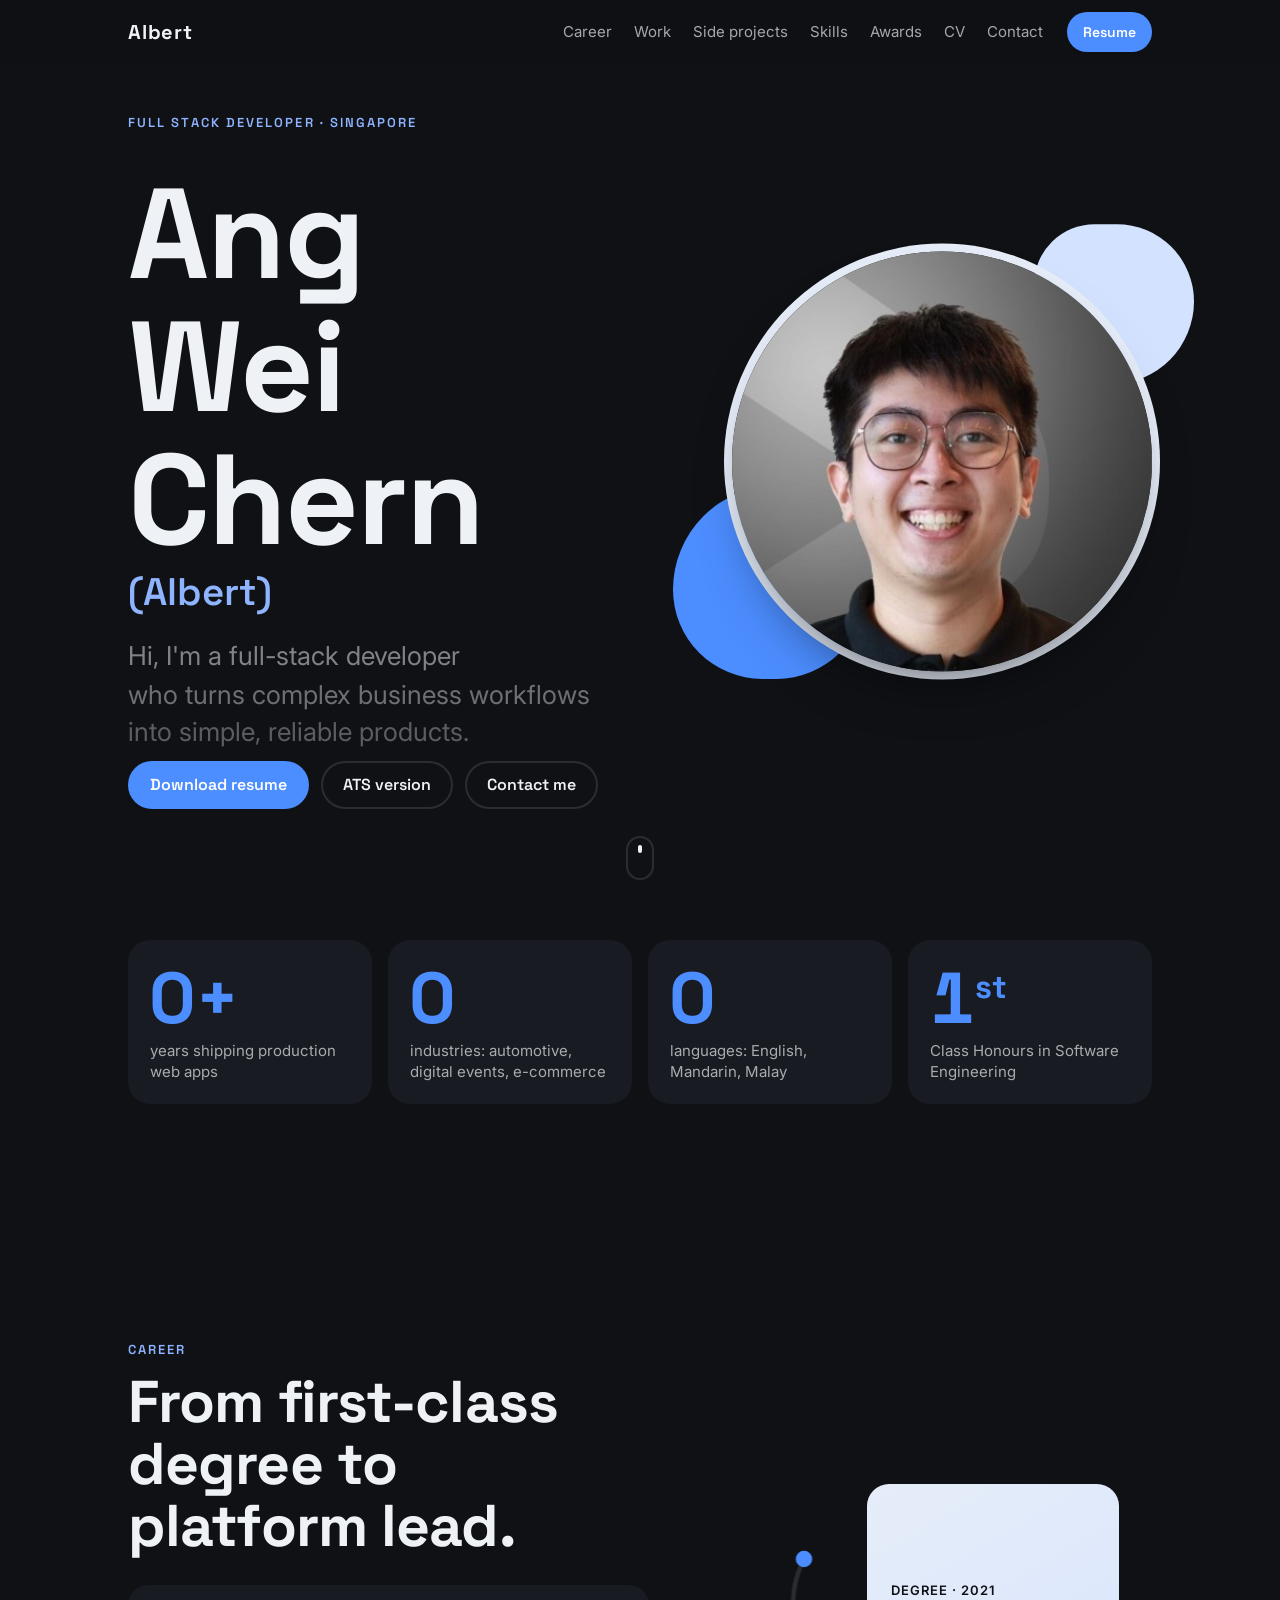
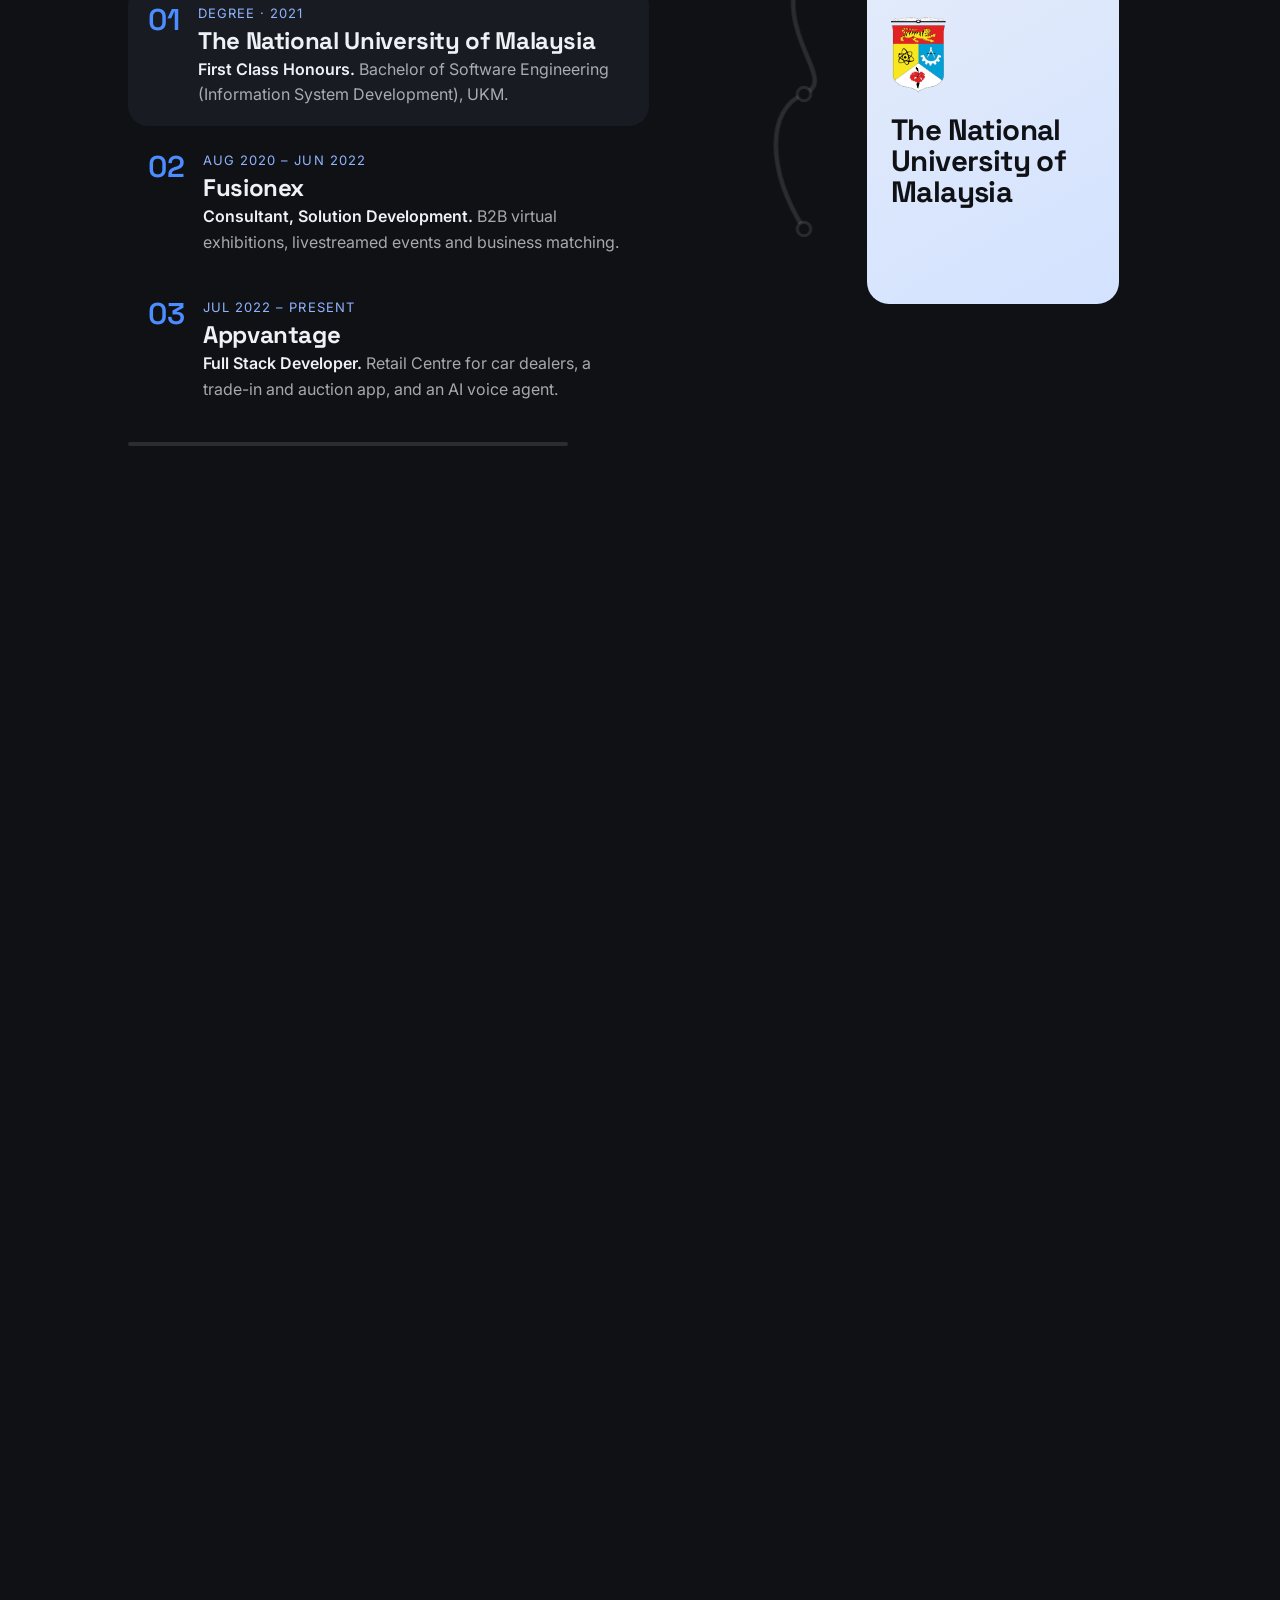
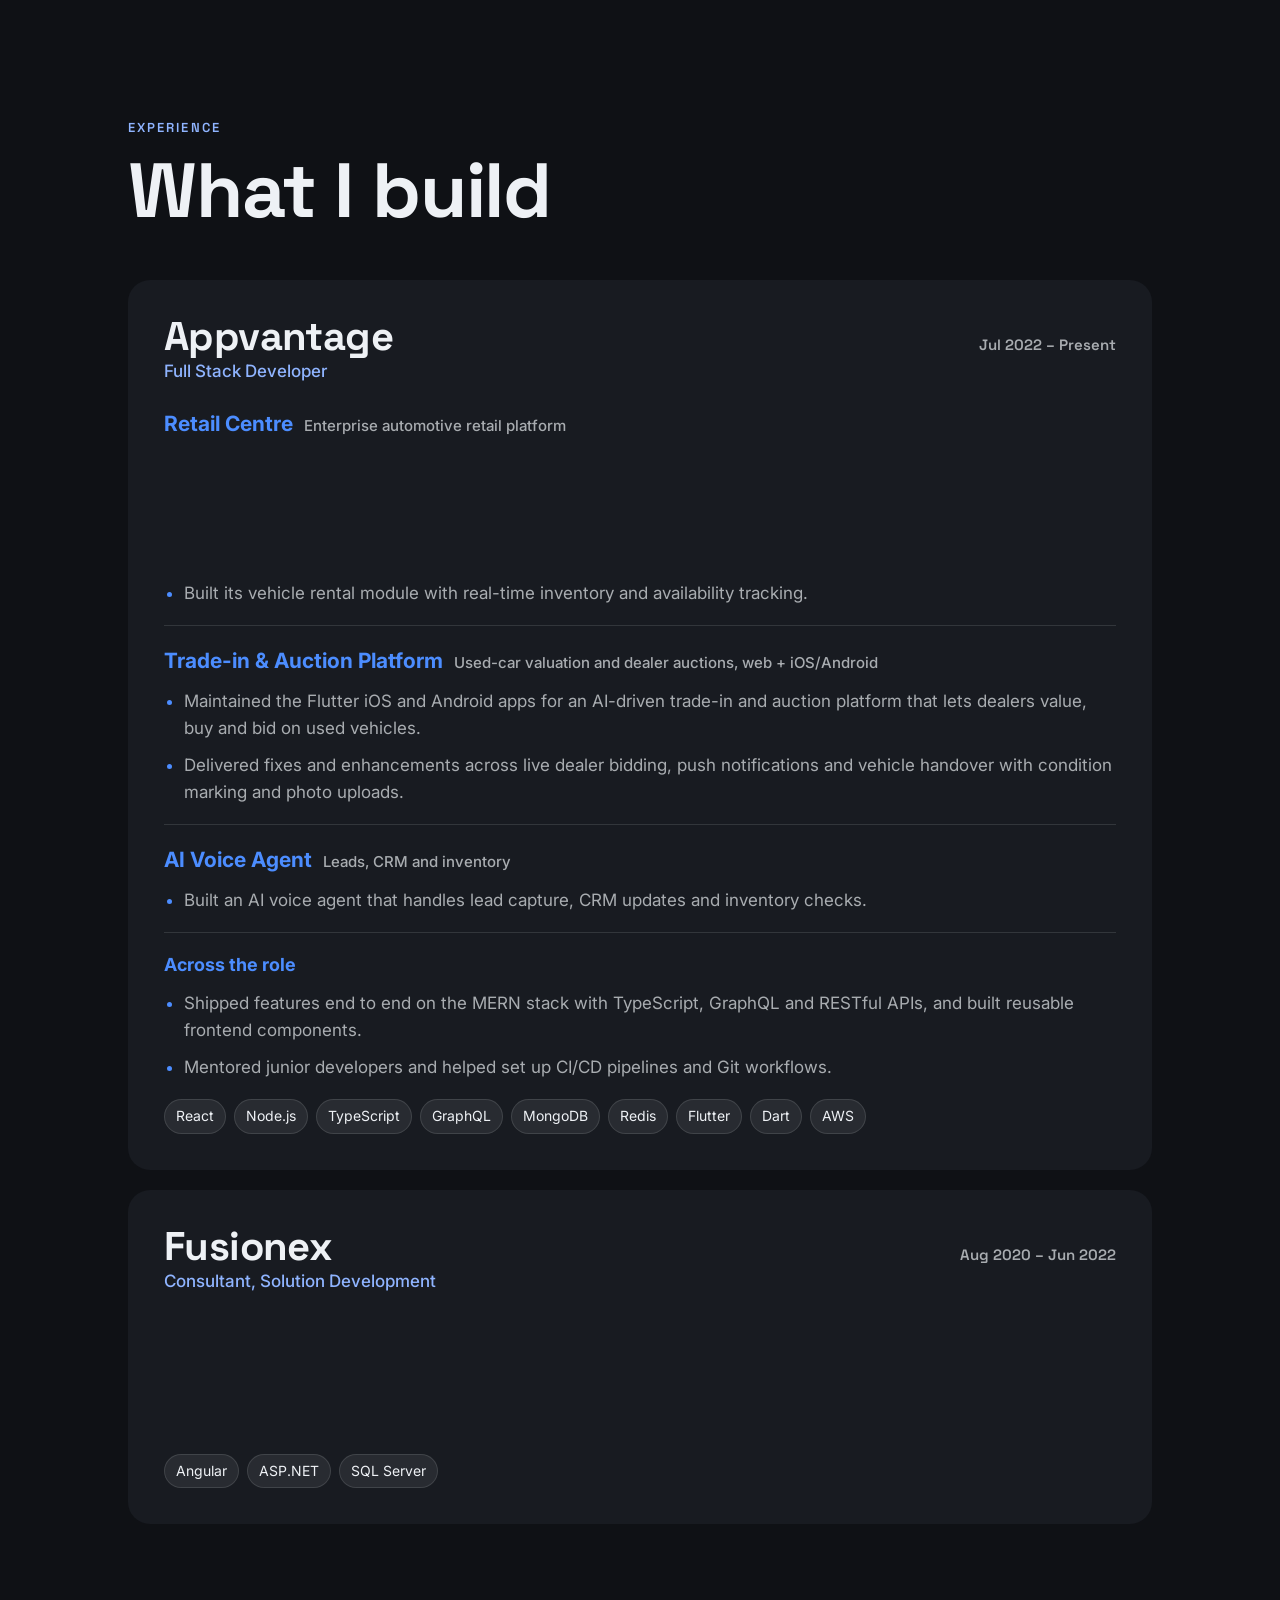
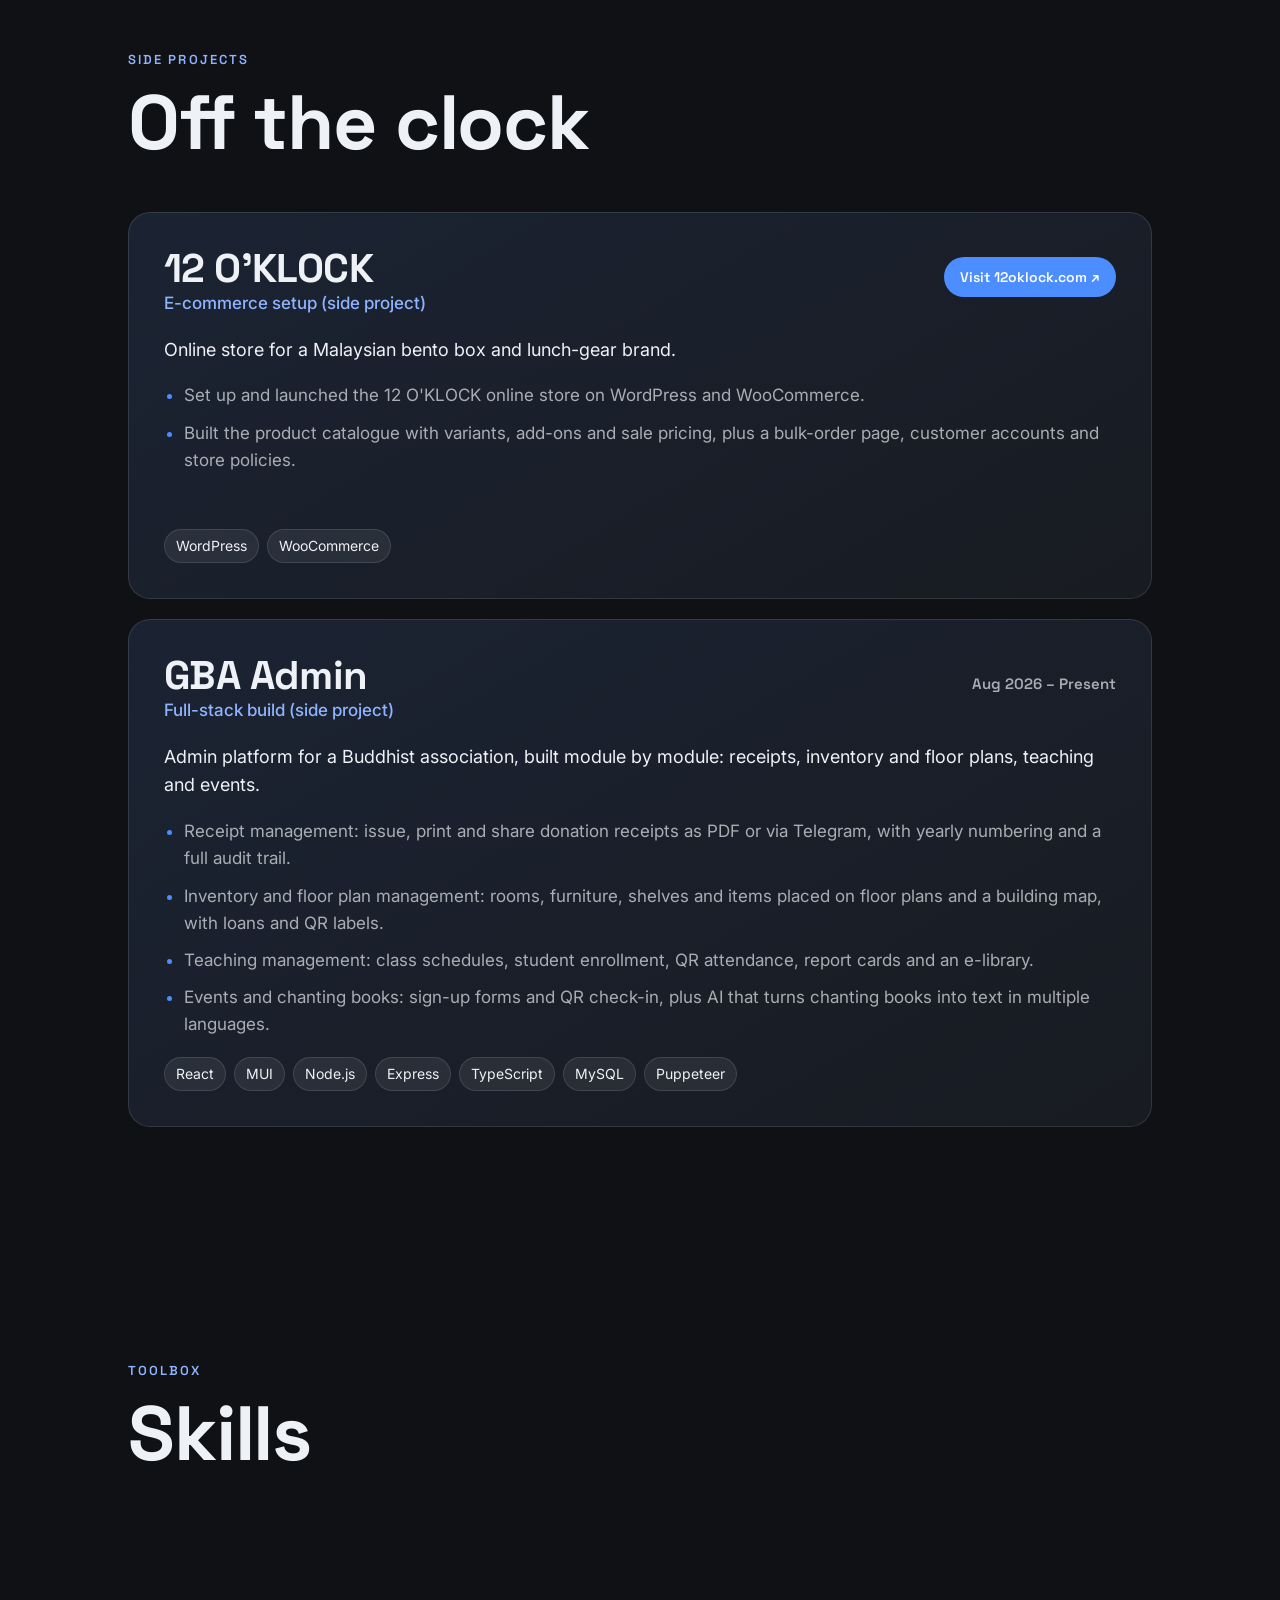
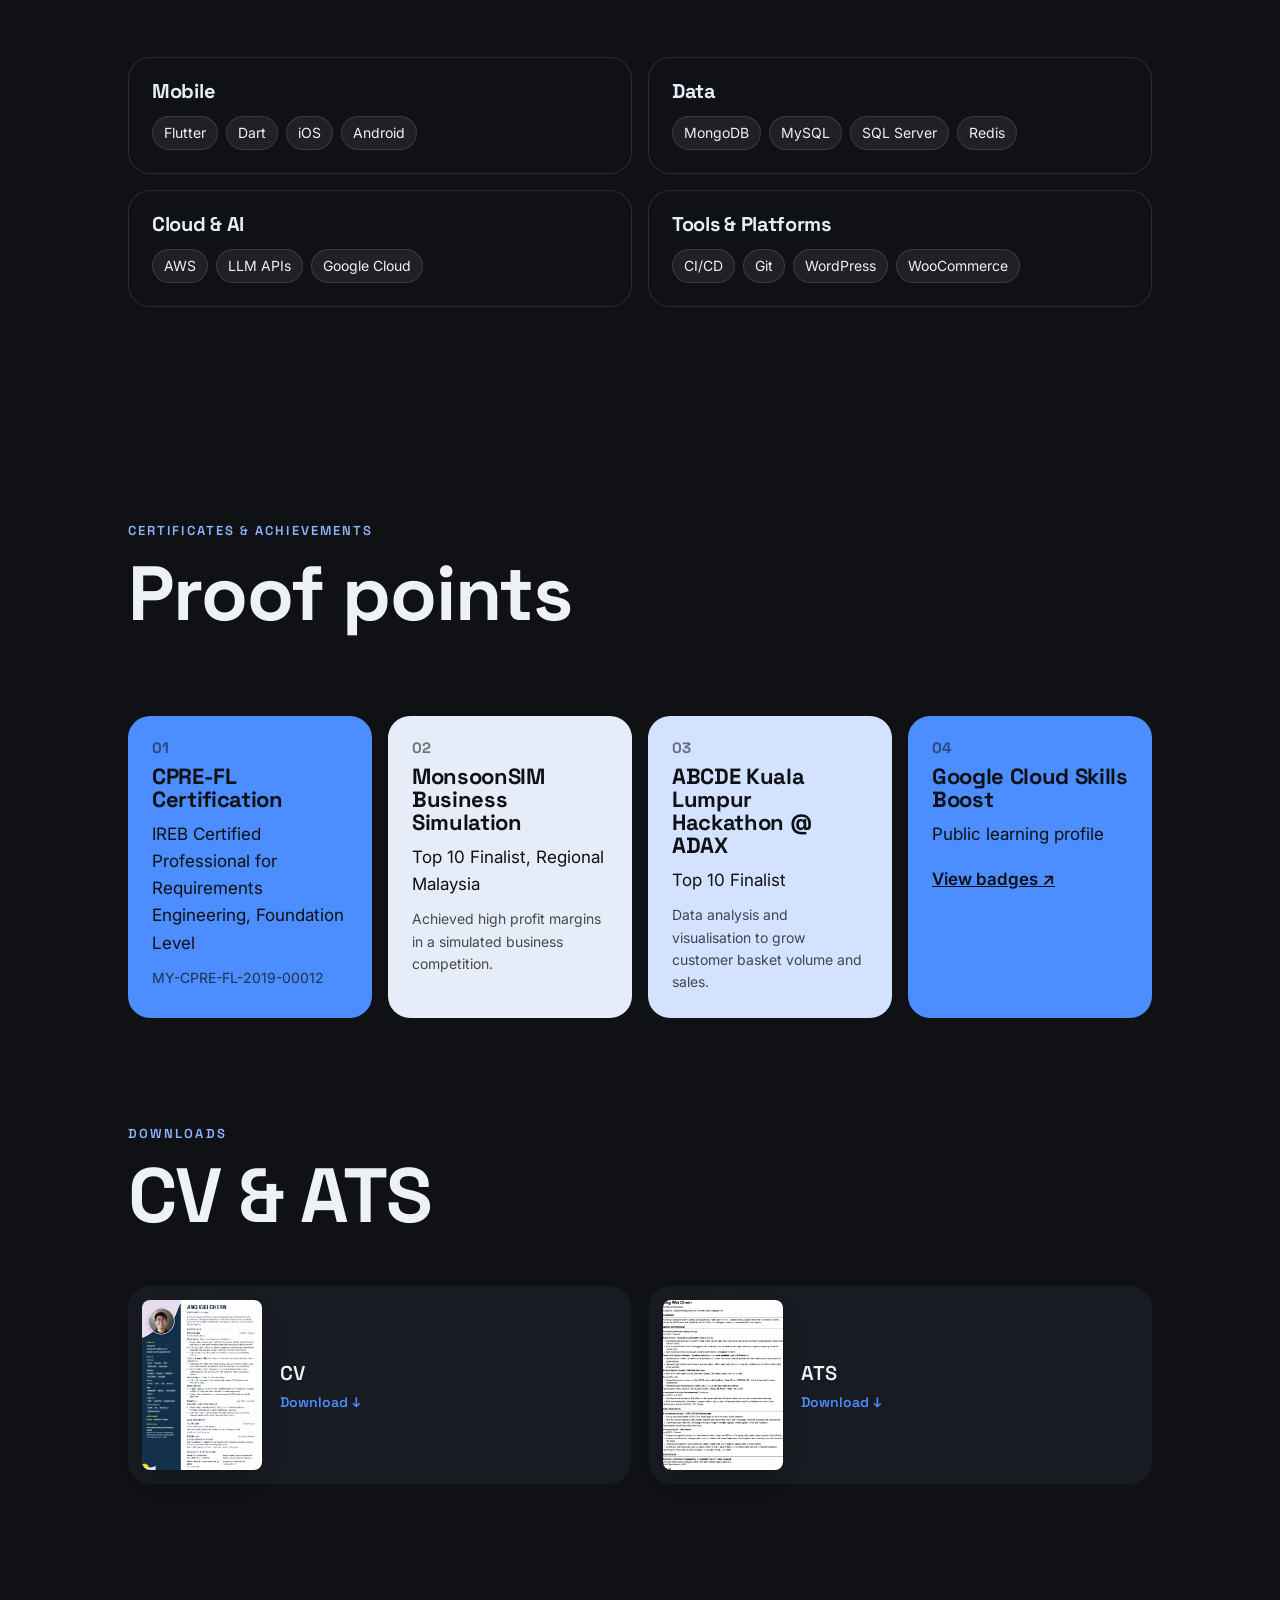
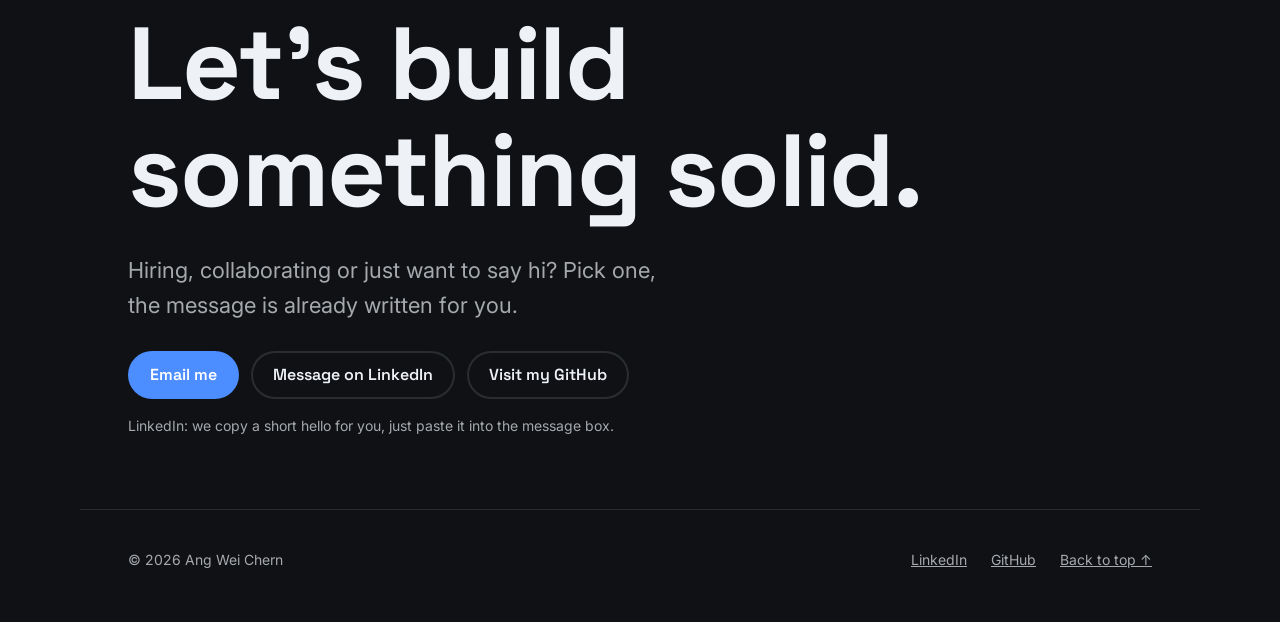
==== commit d49c058b: "Update site 2026-11-15" ====
--- a/index.html
+++ b/index.html
@@ -4,11 +4,11 @@
   <meta charset="utf-8">
   <meta name="viewport" content="width=device-width, initial-scale=1">
   <title>Ang Wei Chern | Full Stack Developer</title>
-  <meta name="description" content="Ang Wei Chern, Full Stack Developer. Full stack developer who turns complex business workflows into simple, reliable products.">
+  <meta name="description" content="Ang Wei Chern, Full Stack Developer. Full-stack developer who turns complex business workflows into simple, reliable products.">
   <meta name="theme-color" content="rgb(15,17,21)">
   <link rel="icon" href="data:image/svg+xml,%3Csvg xmlns='http://www.w3.org/2000/svg' viewBox='0 0 64 64'%3E%3Crect width='64' height='64' rx='16' fill='%230f1115'/%3E%3Ctext x='32' y='42' font-family='Arial' font-weight='700' font-size='34' text-anchor='middle' fill='%234c8dff'%3EA%3C/text%3E%3C/svg%3E">
   <meta property="og:title" content="Ang Wei Chern | Full Stack Developer">
-  <meta property="og:description" content="Full stack developer who turns complex business workflows into simple, reliable products.">
+  <meta property="og:description" content="Full-stack developer who turns complex business workflows into simple, reliable products.">
   <link rel="canonical" href="https://albertwc.github.io/">
   <meta property="og:type" content="profile">
   <meta property="og:url" content="https://albertwc.github.io/">
@@ -17,7 +17,7 @@
   <meta property="og:image:height" content="630">
   <meta name="twitter:card" content="summary_large_image">
   <link rel="preconnect" href="https://fonts.googleapis.com"><link rel="preconnect" href="https://fonts.gstatic.com" crossorigin><link href="https://fonts.googleapis.com/css2?family=Inter:wght@400;500;600&family=Space+Grotesk:wght@500;600;700&display=swap" rel="stylesheet">
-  <link rel="stylesheet" href="css/main.css?v=mwheseoh">
+  <link rel="stylesheet" href="css/main.css?v=mwhfelve">
   <noscript><style>[data-reveal],.line{opacity:1!important;transform:none!important}</style></noscript>
 </head>
 <body>
@@ -27,26 +27,26 @@
     <div class="nav__links" id="nav-links">
       <a href="#career">Career</a><a href="#work">Work</a><a href="#side">Side projects</a><a href="#skills">Skills</a><a href="#awards">Awards</a><a href="#cv">CV</a><a href="#contact">Contact</a>
     </div>
-    <a class="btn btn--small" href="downloads/Ang-Wei-Chern-Resume.pdf?v=mwheseoh" download>Resume</a>
+    <a class="btn btn--small" href="downloads/Ang-Wei-Chern-Resume.pdf?v=mwhfelve" download>Resume</a>
   </nav>
 
   <main id="top">
     <!-- 1. hero -->
     <header class="hero">
       <div class="hero__copy">
-        <p class="eyebrow">Full Stack Developer</p>
+        <p class="eyebrow">Full Stack Developer · Singapore</p>
         <h1 class="hero__name">Ang<br>Wei Chern <span class="hero__alias">(Albert)</span></h1>
-        <p class="hero__tag" data-lines>Hi, I'm a full stack developer<br>who turns complex business workflows<br>into simple, reliable products.</p>
+        <p class="hero__tag" data-lines>Hi, I'm a full-stack developer<br>who turns complex business workflows<br>into simple, reliable products.</p>
         <div class="hero__cta">
-          <a class="btn" href="downloads/Ang-Wei-Chern-Resume.pdf?v=mwheseoh" download>Download resume</a>
-          <a class="btn btn--ghost" href="downloads/Ang-Wei-Chern-Resume-ATS.pdf?v=mwheseoh" download>ATS version</a>
+          <a class="btn" href="downloads/Ang-Wei-Chern-Resume.pdf?v=mwhfelve" download>Download resume</a>
+          <a class="btn btn--ghost" href="downloads/Ang-Wei-Chern-Resume-ATS.pdf?v=mwhfelve" download>ATS version</a>
           <a class="btn btn--ghost" href="#contact">Contact me</a>
         </div>
       </div>
       <div class="hero__art" aria-hidden="false">
         <span class="blob blob--y" data-parallax="0.12" aria-hidden="true"></span>
         <span class="blob blob--p" data-parallax="-0.08" aria-hidden="true"></span>
-        <figure class="hero__photo" data-parallax="0.04"><img src="images/photo.jpg?v=mwheseoh" alt="Portrait of Ang Wei Chern" width="400" height="400"></figure>
+        <figure class="hero__photo" data-parallax="0.04"><img src="images/photo.jpg?v=mwhfelve" alt="Portrait of Ang Wei Chern" width="400" height="400"></figure>
       </div>
       <a class="hero__cue" href="#stats" aria-label="Scroll to read more"><span></span></a>
     </header>
@@ -68,9 +68,9 @@
           <ol class="seq__list">
             <li class="seq__item" data-seq-item>
               <span class="seq__num">01</span>
-              <span class="seq__when">Degree</span>
-              <h3>UKM</h3>
-              <p><b>First Class Honours.</b> Bachelor of Software Engineering (Information System Development), Universiti Kebangsaan Malaysia (UKM).</p>
+              <span class="seq__when">Degree · 2021</span>
+              <h3>The National University of Malaysia</h3>
+              <p><b>First Class Honours.</b> Bachelor of Software Engineering (Information System Development), UKM.</p>
             </li>
             <li class="seq__item" data-seq-item>
               <span class="seq__num">02</span>
@@ -82,7 +82,7 @@
               <span class="seq__num">03</span>
               <span class="seq__when">Jul 2022 – Present</span>
               <h3>Appvantage</h3>
-              <p><b>Full Stack Developer.</b> Retail Centre for car dealers, and an AI voice agent for leads, CRM and inventory.</p>
+              <p><b>Full Stack Developer.</b> Retail Centre for car dealers, a trade-in and auction app, and an AI voice agent.</p>
             </li>
           </ol>
           <div class="seq__rail" aria-hidden="true"><span data-seq-bar></span></div>
@@ -96,9 +96,9 @@
             <circle class="route__dot d2" cx="60" cy="380" r="9"/>
           </svg>
           <div class="seq__cards">
-            <div class="stopcard s0"><span>Degree</span><i class="stopcard__logo"><img src="images/logos/ukm.png?v=mwheseoh" alt="" width="72" height="72" loading="lazy"></i><b>UKM</b></div>
-            <div class="stopcard s1"><span>Aug 2020 – Jun 2022</span><i class="stopcard__logo stopcard__logo--wide"><img src="images/logos/fusionex.png?v=mwheseoh" alt="" width="72" height="72" loading="lazy"></i></div>
-            <div class="stopcard s2"><span>Jul 2022 – Present</span><i class="stopcard__logo"><img src="images/logos/appvantage.png?v=mwheseoh" alt="" width="72" height="72" loading="lazy"></i><b>Appvantage</b></div>
+            <div class="stopcard s0"><span>Degree · 2021</span><i class="stopcard__logo"><img src="images/logos/ukm.png?v=mwhfelve" alt="" width="72" height="72" loading="lazy"></i><b>The National University of Malaysia</b></div>
+            <div class="stopcard s1"><span>Aug 2020 – Jun 2022</span><i class="stopcard__logo stopcard__logo--wide"><img src="images/logos/fusionex.png?v=mwhfelve" alt="" width="72" height="72" loading="lazy"></i></div>
+            <div class="stopcard s2"><span>Jul 2022 – Present</span><i class="stopcard__logo"><img src="images/logos/appvantage.png?v=mwhfelve" alt="" width="72" height="72" loading="lazy"></i><b>Appvantage</b></div>
           </div>
         </div>
       </div>
@@ -119,18 +119,22 @@
         </header>
         <div class="proj">
           <h4 class="proj__name">Retail Centre <span>Enterprise automotive retail platform</span></h4>
-          <ul class="job__list"><li data-reveal>Developed an enterprise automotive retail platform that unifies vehicle sales, financing and leasing in one seamless workflow, integrated with both onshore and offshore banks.</li><li data-reveal>Architected its modular finance and leasing products: multiple banks, date-based campaign timelines and product mapping at vehicle-variant level.</li><li data-reveal>Designed its vehicle rental module with real-time inventory and availability tracking.</li></ul>
+          <ul class="job__list"><li data-reveal>Developed core features of a platform that unifies vehicle sales, financing and leasing in one workflow, integrated with onshore and offshore banks.</li><li data-reveal>Built its modular finance and leasing products: multiple banks, date-based campaign timelines and product mapping at vehicle-variant level.</li><li data-reveal>Built its vehicle rental module with real-time inventory and availability tracking.</li></ul>
+        </div>
+        <div class="proj">
+          <h4 class="proj__name">Trade-in &amp; Auction Platform <span>Used-car valuation and dealer auctions, web + iOS/Android</span></h4>
+          <ul class="job__list"><li data-reveal>Maintained the Flutter iOS and Android apps for an AI-driven trade-in and auction platform that lets dealers value, buy and bid on used vehicles.</li><li data-reveal>Delivered fixes and enhancements across live dealer bidding, push notifications and vehicle handover with condition marking and photo uploads.</li></ul>
         </div>
         <div class="proj">
           <h4 class="proj__name">AI Voice Agent <span>Leads, CRM and inventory</span></h4>
-          <ul class="job__list"><li data-reveal>Built an AI voice agent solution that handles lead management, CRM and inventory management in one platform.</li></ul>
+          <ul class="job__list"><li data-reveal>Built an AI voice agent that handles lead capture, CRM updates and inventory checks.</li></ul>
         </div>
         <div class="proj"><h4 class="proj__name proj__name--plain">Across the role</h4>
         <ul class="job__list">
-          <li data-reveal>Delivered full-cycle features on the MERN stack with TypeScript, GraphQL and RESTful APIs, and built reusable frontend components.</li>
-          <li data-reveal>Mentored junior developers and introduced engineering practices including CI/CD pipelines and Git workflows.</li>
+          <li data-reveal>Shipped features end to end on the MERN stack with TypeScript, GraphQL and RESTful APIs, and built reusable frontend components.</li>
+          <li data-reveal>Mentored junior developers and helped set up CI/CD pipelines and Git workflows.</li>
         </ul></div>
-        <ul class="chips" aria-label="Tech stack"><li>React</li><li>Node.js</li><li>TypeScript</li><li>GraphQL</li><li>MongoDB</li><li>Redis</li><li>AWS</li></ul>
+        <ul class="chips" aria-label="Tech stack"><li>React</li><li>Node.js</li><li>TypeScript</li><li>GraphQL</li><li>MongoDB</li><li>Redis</li><li>Flutter</li><li>Dart</li><li>AWS</li></ul>
       </article>
 
       <article class="job" data-reveal>
@@ -145,9 +149,7 @@
         <div class="proj">
         <ul class="job__list">
           <li data-reveal>Developed and maintained B2B platforms for virtual exhibitions, livestreamed events and real-time business matching.</li>
-          <li data-reveal>Integrated a secure payment gateway for seamless in-platform transactions.</li>
-          <li data-reveal>Built event registration and livestream management for advertisers and event hosts.</li>
-          <li data-reveal>Worked closely with stakeholders to refine product requirements, improving UX and system performance.</li>
+          <li data-reveal>Built event registration, livestream management and secure payment gateway integration for advertisers and event hosts.</li>
         </ul></div>
         <ul class="chips" aria-label="Tech stack"><li>Angular</li><li>ASP.NET</li><li>SQL Server</li></ul>
       </article>
@@ -190,10 +192,12 @@
       <p class="eyebrow">Toolbox</p>
       <h2 class="skills__title" id="skills-h" data-line-h>Skills</h2>
       <div class="skills__grid">
-        <div class="skill" data-reveal><h3>Frontend</h3><ul class="chips"><li>React</li><li>Angular</li><li>TypeScript</li><li>JavaScript</li></ul></div>
+        <div class="skill" data-reveal><h3>Frontend</h3><ul class="chips"><li>React</li><li>Angular</li><li>MUI</li><li>TypeScript</li><li>JavaScript</li></ul></div>
         <div class="skill" data-reveal><h3>Backend</h3><ul class="chips"><li>Node.js</li><li>Express</li><li>GraphQL</li><li>REST APIs</li><li>ASP.NET</li></ul></div>
-        <div class="skill" data-reveal><h3>Data</h3><ul class="chips"><li>MongoDB</li><li>Redis</li><li>SQL Server</li></ul></div>
-        <div class="skill" data-reveal><h3>Cloud &amp; DevOps</h3><ul class="chips"><li>AWS</li><li>Google Cloud</li><li>CI/CD</li><li>Git</li></ul></div>
+        <div class="skill" data-reveal><h3>Mobile</h3><ul class="chips"><li>Flutter</li><li>Dart</li><li>iOS</li><li>Android</li></ul></div>
+        <div class="skill" data-reveal><h3>Data</h3><ul class="chips"><li>MongoDB</li><li>MySQL</li><li>SQL Server</li><li>Redis</li></ul></div>
+        <div class="skill" data-reveal><h3>Cloud &amp; AI</h3><ul class="chips"><li>AWS</li><li>LLM APIs</li><li>Google Cloud</li></ul></div>
+        <div class="skill" data-reveal><h3>Tools &amp; Platforms</h3><ul class="chips"><li>CI/CD</li><li>Git</li><li>WordPress</li><li>WooCommerce</li></ul></div>
       </div>
     </section>
 
@@ -215,7 +219,7 @@
             <span class="award__n">02</span>
             <h3>MonsoonSIM Business Simulation</h3>
             <p>Top 10 Finalist, Regional Malaysia</p>
-            <small>Ran simulated business trading at high profit margins.</small>
+            <small>Achieved high profit margins in a simulated business competition.</small>
           </div>
           <div class="award a2" data-reveal>
             <span class="award__n">03</span>
@@ -238,12 +242,12 @@
       <p class="eyebrow">Downloads</p>
       <h2 class="cv__title" id="cv-h" data-line-h>CV &amp; ATS</h2>
       <div class="dl">
-        <a class="dl__card" href="downloads/Ang-Wei-Chern-Resume.pdf?v=mwheseoh" download data-reveal>
-          <img src="images/resume-preview.jpg?v=mwheseoh" alt="Preview of the CV" width="420" height="594" loading="lazy">
+        <a class="dl__card" href="downloads/Ang-Wei-Chern-Resume.pdf?v=mwhfelve" download data-reveal>
+          <img src="images/resume-preview.jpg?v=mwhfelve" alt="Preview of the CV" width="420" height="594" loading="lazy">
           <span><b>CV</b></span>
         </a>
-        <a class="dl__card" href="downloads/Ang-Wei-Chern-Resume-ATS.pdf?v=mwheseoh" download data-reveal>
-          <img src="images/ats-preview.jpg?v=mwheseoh" alt="Preview of the ATS resume" width="420" height="594" loading="lazy">
+        <a class="dl__card" href="downloads/Ang-Wei-Chern-Resume-ATS.pdf?v=mwhfelve" download data-reveal>
+          <img src="images/ats-preview.jpg?v=mwhfelve" alt="Preview of the ATS resume" width="420" height="594" loading="lazy">
           <span><b>ATS</b></span>
         </a>
       </div>
@@ -263,6 +267,6 @@
     </section>
   </main>
   <footer class="foot"><span>© 2026 Ang Wei Chern</span><span class="foot__links"><a href="https://linkedin.com/in/angweichern" target="_blank" rel="noopener">LinkedIn</a><a href="https://github.com/AlbertWC" target="_blank" rel="noopener">GitHub</a><a href="#top">Back to top ↑</a></span></footer>
-  <script type="module" src="js/main.js?v=mwheseoh"></script>
+  <script type="module" src="js/main.js?v=mwhfelve"></script>
 </body>
 </html>
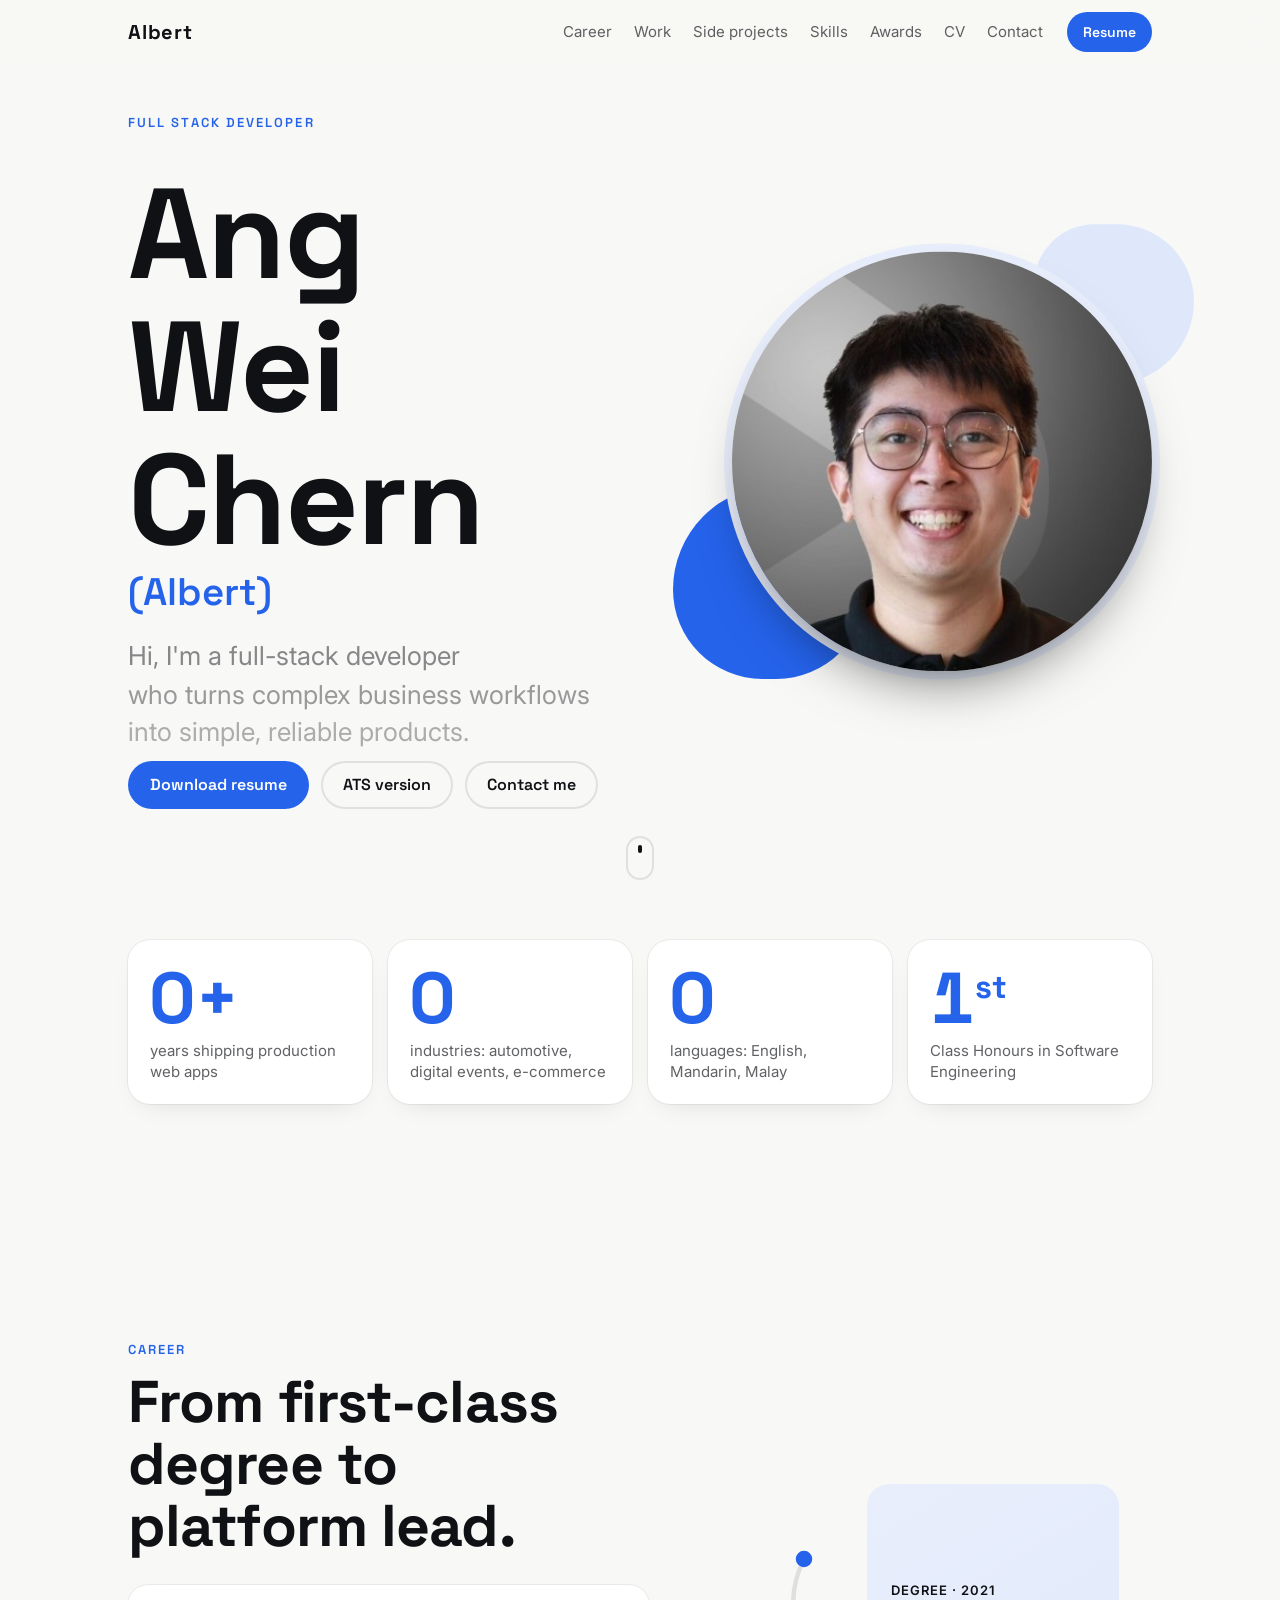
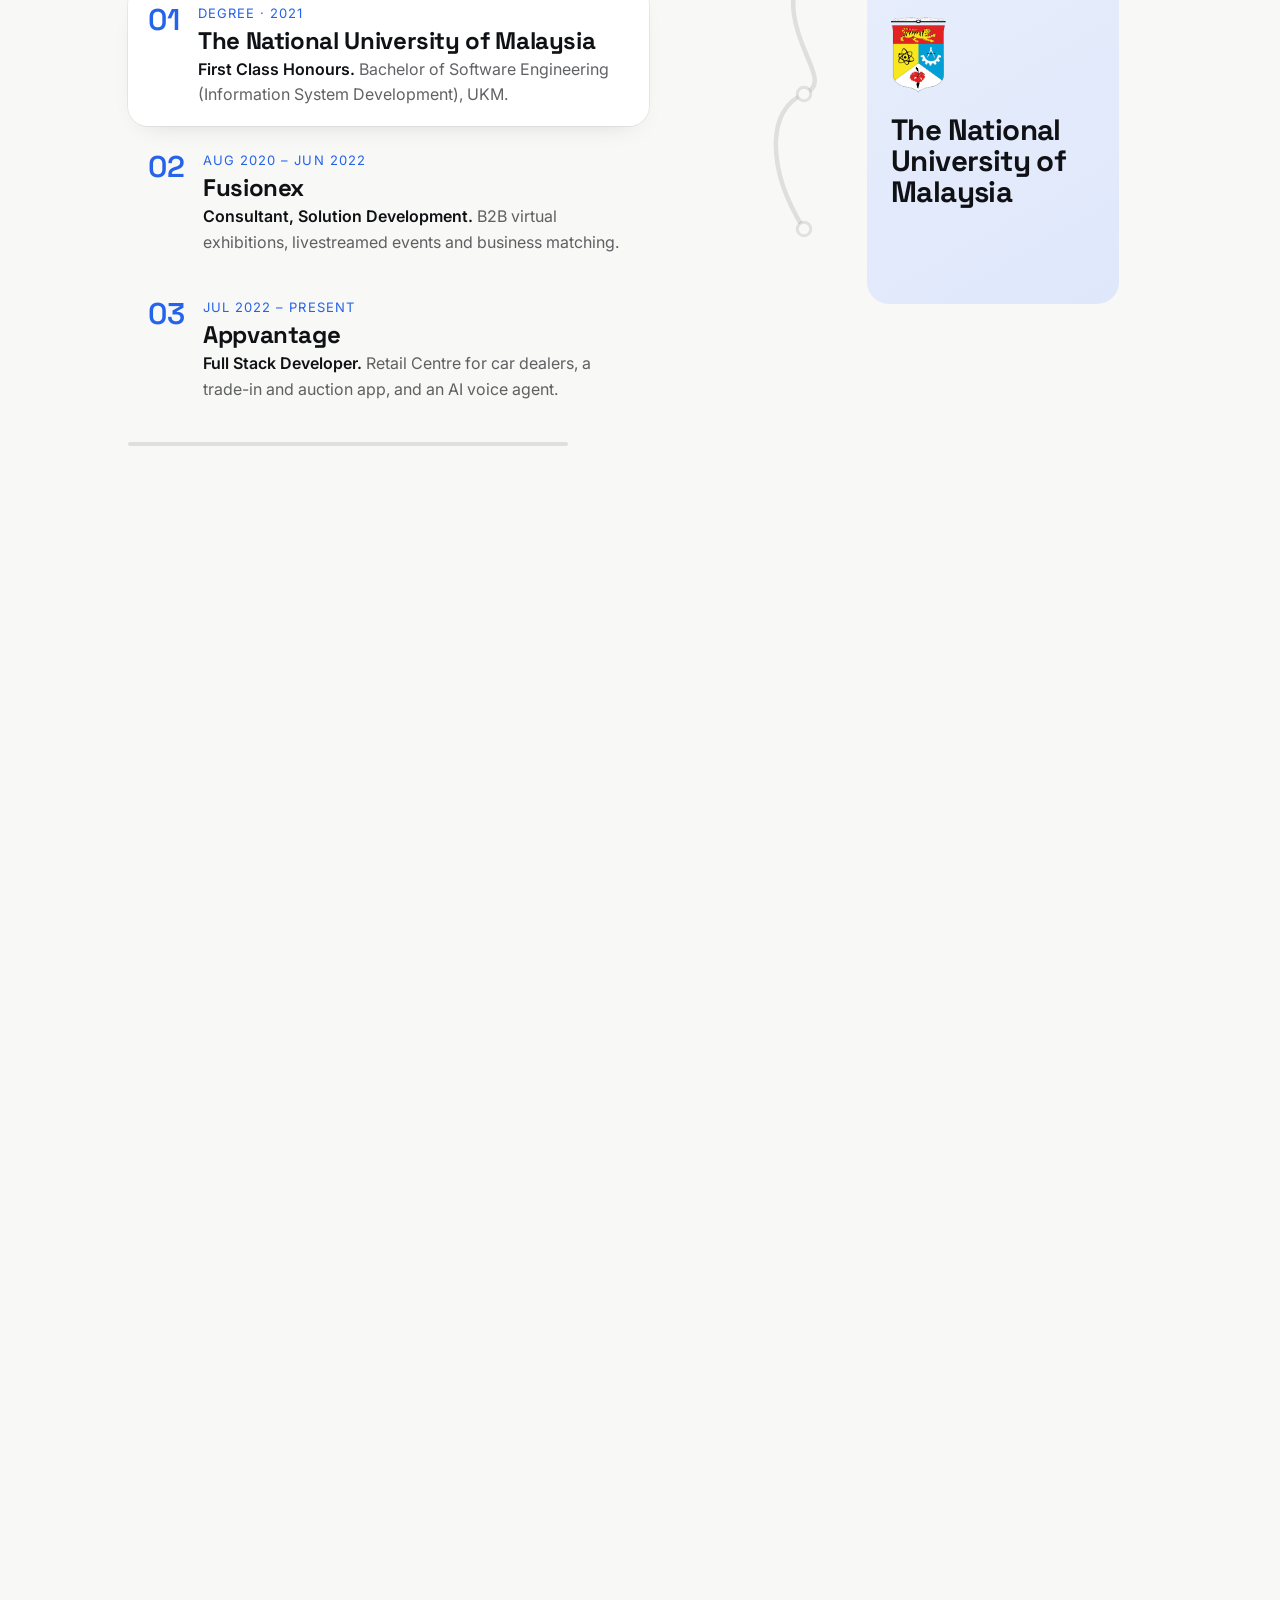
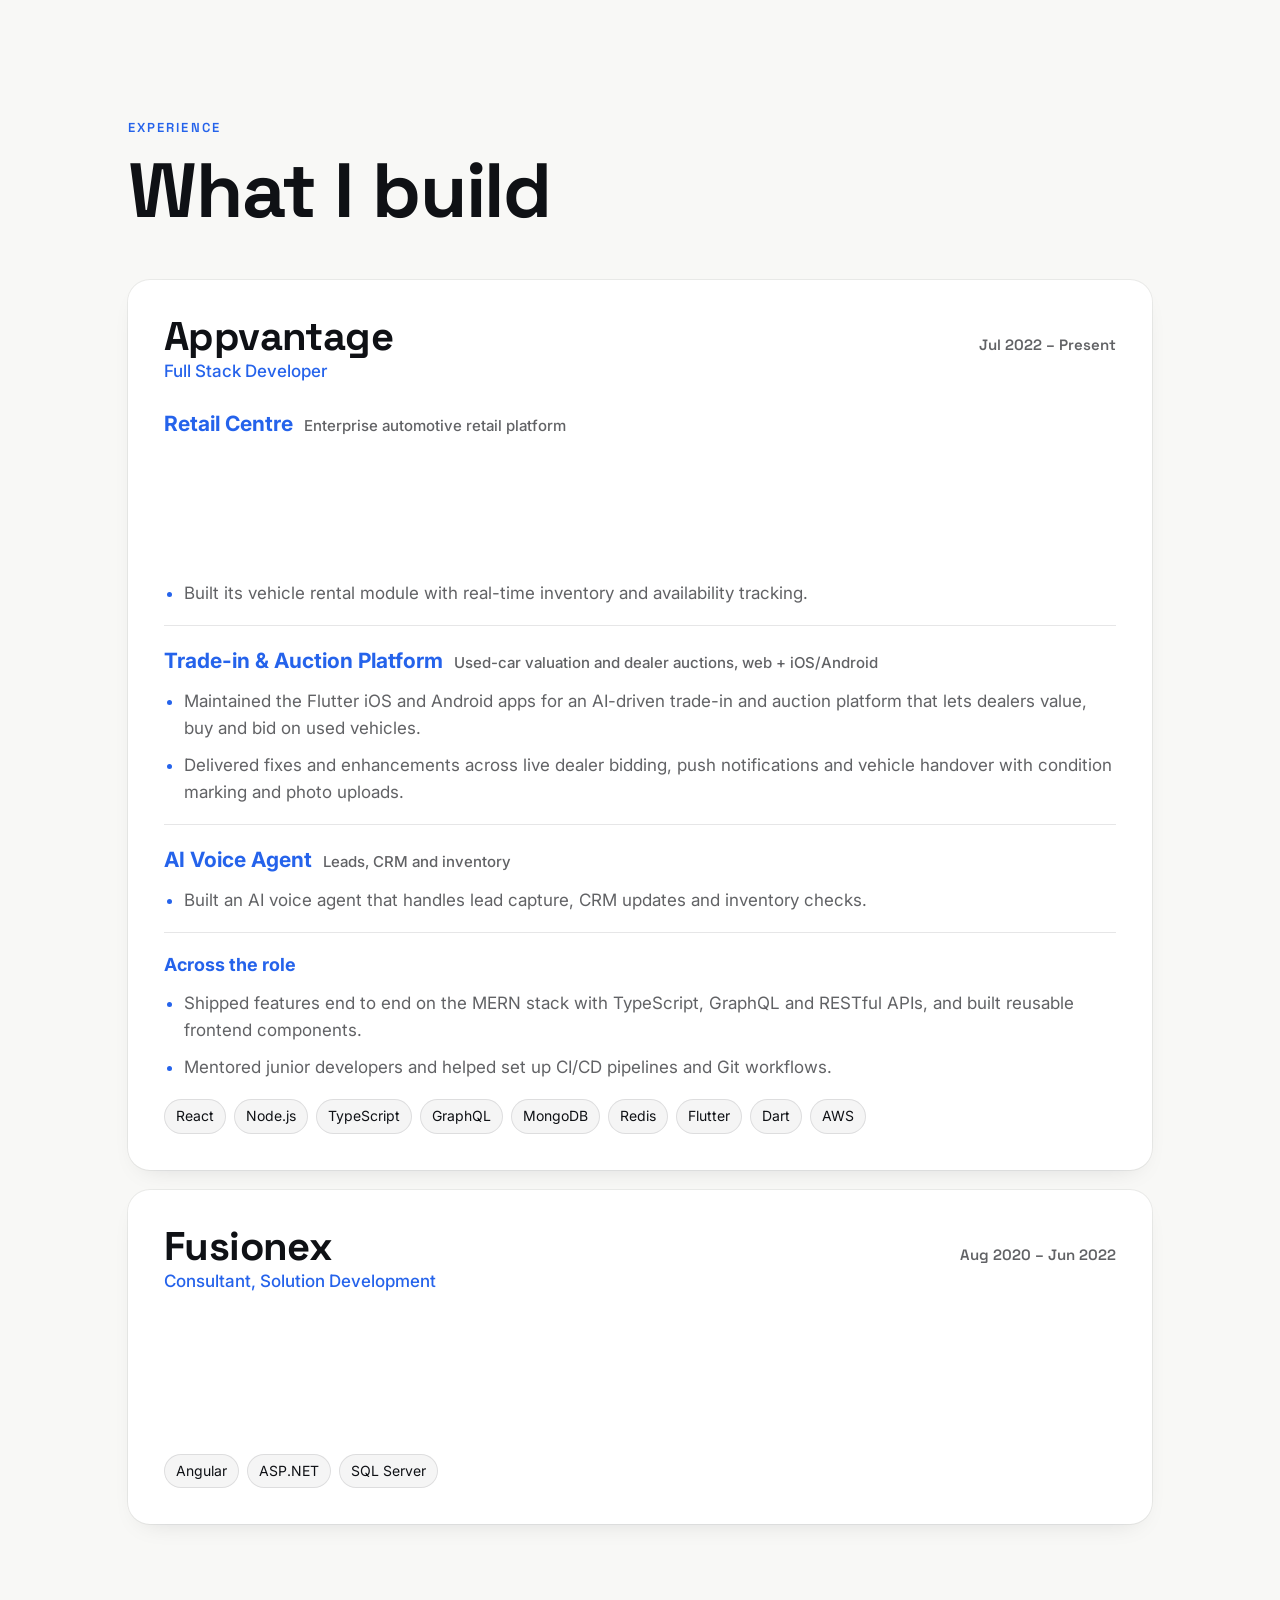
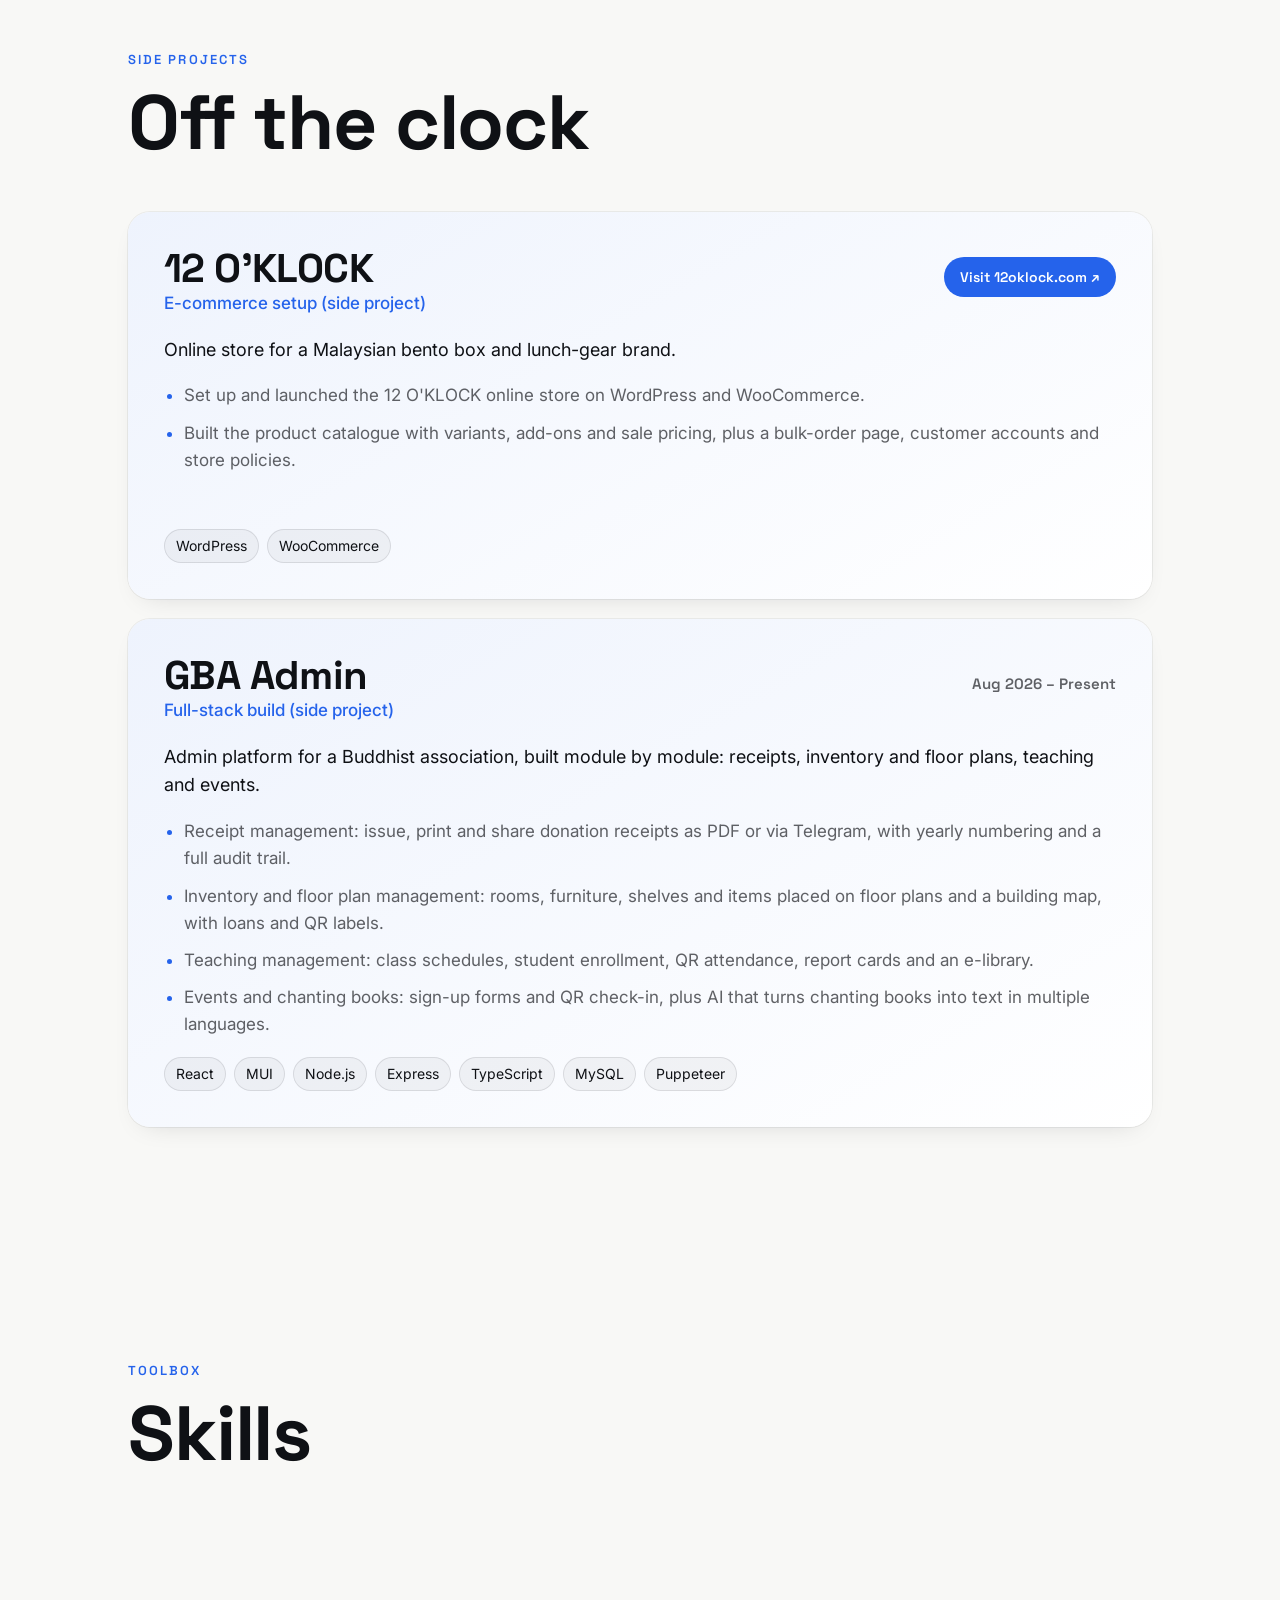
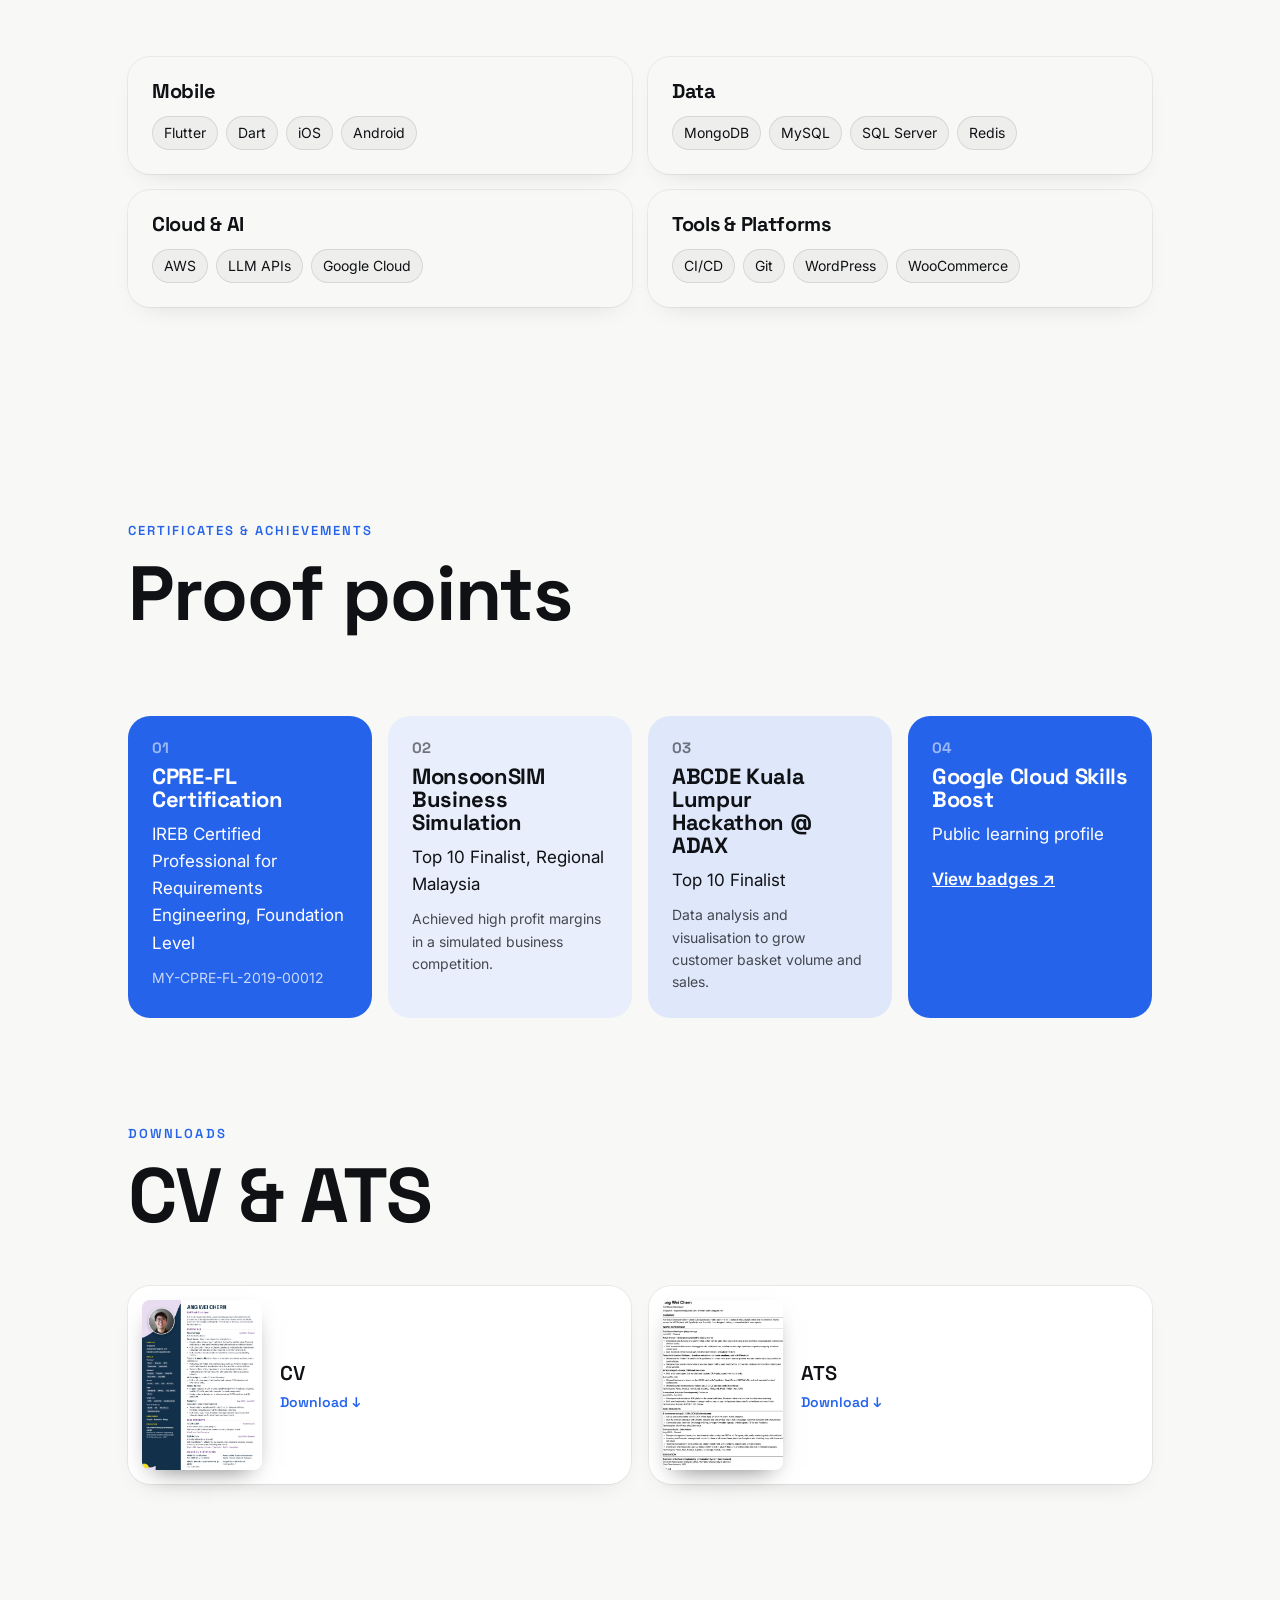
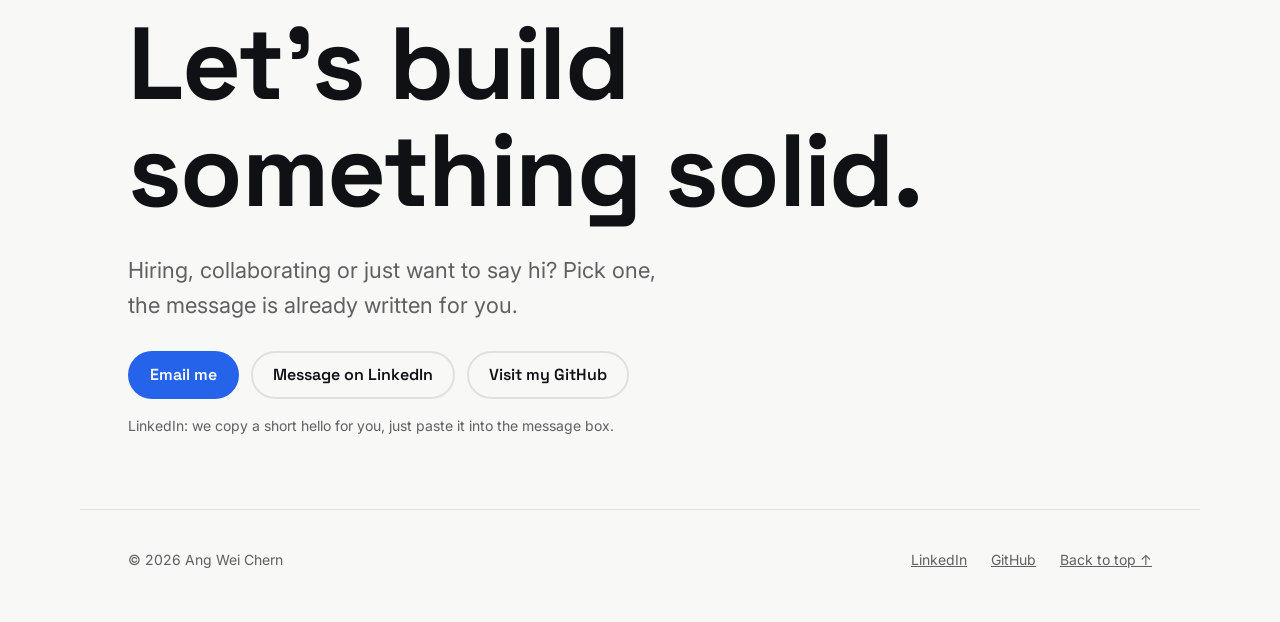
==== commit 8b7b2c1f: "Update site 2026-11-15" ====
--- a/index.html
+++ b/index.html
@@ -5,7 +5,7 @@
   <meta name="viewport" content="width=device-width, initial-scale=1">
   <title>Ang Wei Chern | Full Stack Developer</title>
   <meta name="description" content="Ang Wei Chern, Full Stack Developer. Full-stack developer who turns complex business workflows into simple, reliable products.">
-  <meta name="theme-color" content="rgb(15,17,21)">
+  <meta name="theme-color" content="rgb(248,248,246)">
   <link rel="icon" href="data:image/svg+xml,%3Csvg xmlns='http://www.w3.org/2000/svg' viewBox='0 0 64 64'%3E%3Crect width='64' height='64' rx='16' fill='%230f1115'/%3E%3Ctext x='32' y='42' font-family='Arial' font-weight='700' font-size='34' text-anchor='middle' fill='%234c8dff'%3EA%3C/text%3E%3C/svg%3E">
   <meta property="og:title" content="Ang Wei Chern | Full Stack Developer">
   <meta property="og:description" content="Full-stack developer who turns complex business workflows into simple, reliable products.">
@@ -17,7 +17,7 @@
   <meta property="og:image:height" content="630">
   <meta name="twitter:card" content="summary_large_image">
   <link rel="preconnect" href="https://fonts.googleapis.com"><link rel="preconnect" href="https://fonts.gstatic.com" crossorigin><link href="https://fonts.googleapis.com/css2?family=Inter:wght@400;500;600&family=Space+Grotesk:wght@500;600;700&display=swap" rel="stylesheet">
-  <link rel="stylesheet" href="css/main.css?v=mwhfelve">
+  <link rel="stylesheet" href="css/main.css?v=mwhflq9l">
   <noscript><style>[data-reveal],.line{opacity:1!important;transform:none!important}</style></noscript>
 </head>
 <body>
@@ -27,26 +27,26 @@
     <div class="nav__links" id="nav-links">
       <a href="#career">Career</a><a href="#work">Work</a><a href="#side">Side projects</a><a href="#skills">Skills</a><a href="#awards">Awards</a><a href="#cv">CV</a><a href="#contact">Contact</a>
     </div>
-    <a class="btn btn--small" href="downloads/Ang-Wei-Chern-Resume.pdf?v=mwhfelve" download>Resume</a>
+    <a class="btn btn--small" href="downloads/Ang-Wei-Chern-Resume.pdf?v=mwhflq9l" download>Resume</a>
   </nav>
 
   <main id="top">
     <!-- 1. hero -->
     <header class="hero">
       <div class="hero__copy">
-        <p class="eyebrow">Full Stack Developer · Singapore</p>
+        <p class="eyebrow">Full Stack Developer</p>
         <h1 class="hero__name">Ang<br>Wei Chern <span class="hero__alias">(Albert)</span></h1>
         <p class="hero__tag" data-lines>Hi, I'm a full-stack developer<br>who turns complex business workflows<br>into simple, reliable products.</p>
         <div class="hero__cta">
-          <a class="btn" href="downloads/Ang-Wei-Chern-Resume.pdf?v=mwhfelve" download>Download resume</a>
-          <a class="btn btn--ghost" href="downloads/Ang-Wei-Chern-Resume-ATS.pdf?v=mwhfelve" download>ATS version</a>
+          <a class="btn" href="downloads/Ang-Wei-Chern-Resume.pdf?v=mwhflq9l" download>Download resume</a>
+          <a class="btn btn--ghost" href="downloads/Ang-Wei-Chern-Resume-ATS.pdf?v=mwhflq9l" download>ATS version</a>
           <a class="btn btn--ghost" href="#contact">Contact me</a>
         </div>
       </div>
       <div class="hero__art" aria-hidden="false">
         <span class="blob blob--y" data-parallax="0.12" aria-hidden="true"></span>
         <span class="blob blob--p" data-parallax="-0.08" aria-hidden="true"></span>
-        <figure class="hero__photo" data-parallax="0.04"><img src="images/photo.jpg?v=mwhfelve" alt="Portrait of Ang Wei Chern" width="400" height="400"></figure>
+        <figure class="hero__photo" data-parallax="0.04"><img src="images/photo.jpg?v=mwhflq9l" alt="Portrait of Ang Wei Chern" width="400" height="400"></figure>
       </div>
       <a class="hero__cue" href="#stats" aria-label="Scroll to read more"><span></span></a>
     </header>
@@ -96,9 +96,9 @@
             <circle class="route__dot d2" cx="60" cy="380" r="9"/>
           </svg>
           <div class="seq__cards">
-            <div class="stopcard s0"><span>Degree · 2021</span><i class="stopcard__logo"><img src="images/logos/ukm.png?v=mwhfelve" alt="" width="72" height="72" loading="lazy"></i><b>The National University of Malaysia</b></div>
-            <div class="stopcard s1"><span>Aug 2020 – Jun 2022</span><i class="stopcard__logo stopcard__logo--wide"><img src="images/logos/fusionex.png?v=mwhfelve" alt="" width="72" height="72" loading="lazy"></i></div>
-            <div class="stopcard s2"><span>Jul 2022 – Present</span><i class="stopcard__logo"><img src="images/logos/appvantage.png?v=mwhfelve" alt="" width="72" height="72" loading="lazy"></i><b>Appvantage</b></div>
+            <div class="stopcard s0"><span>Degree · 2021</span><i class="stopcard__logo"><img src="images/logos/ukm.png?v=mwhflq9l" alt="" width="72" height="72" loading="lazy"></i><b>The National University of Malaysia</b></div>
+            <div class="stopcard s1"><span>Aug 2020 – Jun 2022</span><i class="stopcard__logo stopcard__logo--wide"><img src="images/logos/fusionex.png?v=mwhflq9l" alt="" width="72" height="72" loading="lazy"></i></div>
+            <div class="stopcard s2"><span>Jul 2022 – Present</span><i class="stopcard__logo"><img src="images/logos/appvantage.png?v=mwhflq9l" alt="" width="72" height="72" loading="lazy"></i><b>Appvantage</b></div>
           </div>
         </div>
       </div>
@@ -242,12 +242,12 @@
       <p class="eyebrow">Downloads</p>
       <h2 class="cv__title" id="cv-h" data-line-h>CV &amp; ATS</h2>
       <div class="dl">
-        <a class="dl__card" href="downloads/Ang-Wei-Chern-Resume.pdf?v=mwhfelve" download data-reveal>
-          <img src="images/resume-preview.jpg?v=mwhfelve" alt="Preview of the CV" width="420" height="594" loading="lazy">
+        <a class="dl__card" href="downloads/Ang-Wei-Chern-Resume.pdf?v=mwhflq9l" download data-reveal>
+          <img src="images/resume-preview.jpg?v=mwhflq9l" alt="Preview of the CV" width="420" height="594" loading="lazy">
           <span><b>CV</b></span>
         </a>
-        <a class="dl__card" href="downloads/Ang-Wei-Chern-Resume-ATS.pdf?v=mwhfelve" download data-reveal>
-          <img src="images/ats-preview.jpg?v=mwhfelve" alt="Preview of the ATS resume" width="420" height="594" loading="lazy">
+        <a class="dl__card" href="downloads/Ang-Wei-Chern-Resume-ATS.pdf?v=mwhflq9l" download data-reveal>
+          <img src="images/ats-preview.jpg?v=mwhflq9l" alt="Preview of the ATS resume" width="420" height="594" loading="lazy">
           <span><b>ATS</b></span>
         </a>
       </div>
@@ -267,6 +267,6 @@
     </section>
   </main>
   <footer class="foot"><span>© 2026 Ang Wei Chern</span><span class="foot__links"><a href="https://linkedin.com/in/angweichern" target="_blank" rel="noopener">LinkedIn</a><a href="https://github.com/AlbertWC" target="_blank" rel="noopener">GitHub</a><a href="#top">Back to top ↑</a></span></footer>
-  <script type="module" src="js/main.js?v=mwhfelve"></script>
+  <script type="module" src="js/main.js?v=mwhflq9l"></script>
 </body>
 </html>
--- a/css/main.css
+++ b/css/main.css
@@ -1,24 +1,24 @@
 /* Ang Wei Chern landing page. tokens -> base -> nav -> sections -> effect states (html.fx / html.hpin) -> pinned -> narrow -> touch -> reduced motion */
 
 /* --sky is written by atmosphere.js on body and .nav only (non-inheriting, so no whole-document recalc). */
-@property --sky { syntax: '<color>'; inherits: false; initial-value: rgb(15 17 21); }
+@property --sky { syntax: '<color>'; inherits: false; initial-value: rgb(248 248 246); }
 :root {
-  --navy: #0f1115;
-  --navy-2: #181b21;          /* raised surfaces */
-  --lav: #e6edf9;             
-  --purple: #8fb4ff;          
-  --yellow: #4c8dff;
-  --pink: #d3e2ff;
+  --navy: #f8f8f6;
+  --navy-2: #ffffff;          /* raised surfaces */
+  --lav: #e8eefb;             
+  --purple: #2563eb;          
+  --yellow: #2563eb;
+  --pink: #dfe8fb;
   --on-accent: #ffffff;       /* text on accent buttons/toast */
   --on-card: #0f1115;         /* text on light cards */
-  --chip: rgb(255 255 255 / .07);
-  --side-bg: #1b2333;         /* side-project card tint */
-  --hover: #222833;
-  --sky-0: #0f1115; --sky-1: #141923; --sky-2: #11151b; --sky-3: #0d0f13;   /* page mood, read by atmosphere.js */
-  --ink: #eef1f5;
-  --subhead: var(--lav);      /* small headings like Skills groups and 'Across the role' */
-  --ink-soft: rgb(238 241 245 / .68);
-  --line: rgb(238 241 245 / .12);
+  --chip: rgb(15 17 21 / .04);
+  --side-bg: #eef3fd;         /* side-project card tint */
+  --hover: #f1f5fd;
+  --sky-0: #f8f8f6; --sky-1: #f3f4f6; --sky-2: #f6f7f8; --sky-3: #f8f8f6;   /* page mood, read by atmosphere.js */
+  --ink: #0f1115;
+  --subhead: #0f1115;      /* small headings like Skills groups and 'Across the role' */
+  --ink-soft: rgb(15 17 21 / .66);
+  --line: rgb(15 17 21 / .1);
   --display: 'Space Grotesk', system-ui, sans-serif;
   --body: Inter, system-ui, sans-serif;
   --gutter: clamp(16px, 4vw, 48px);
@@ -257,3 +257,7 @@
   .seq__sticky { --sp: 1; }
   .hero__cue { display: none; }
 }
+
+/* Light page: give white cards a hairline and soft shadow; white text on the blue award card. */
+:is(.job, .stat, .seq__item.is-current, .dl__card, .skill) { box-shadow: 0 0 0 1px rgb(15 17 21 / .06), 0 10px 28px -16px rgb(15 17 21 / .18); }
+.award.a0 { color: #ffffff; }
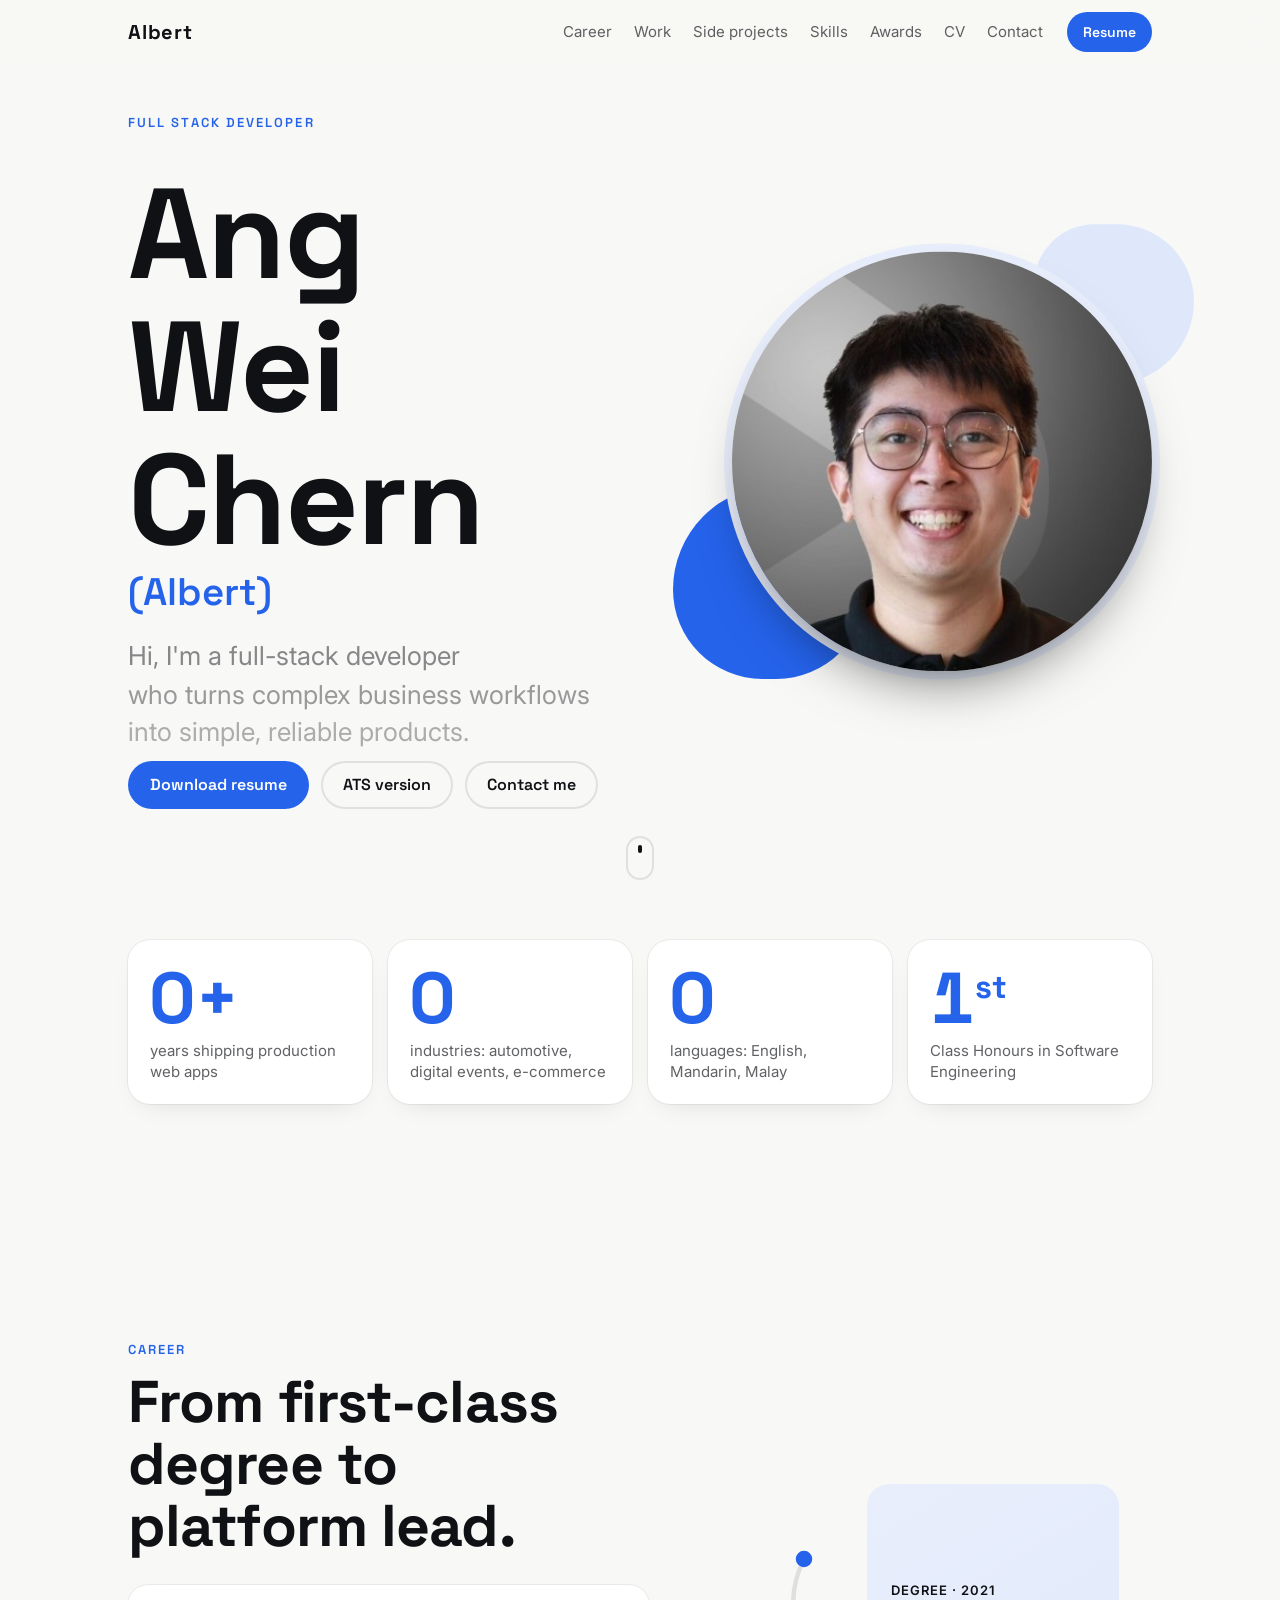
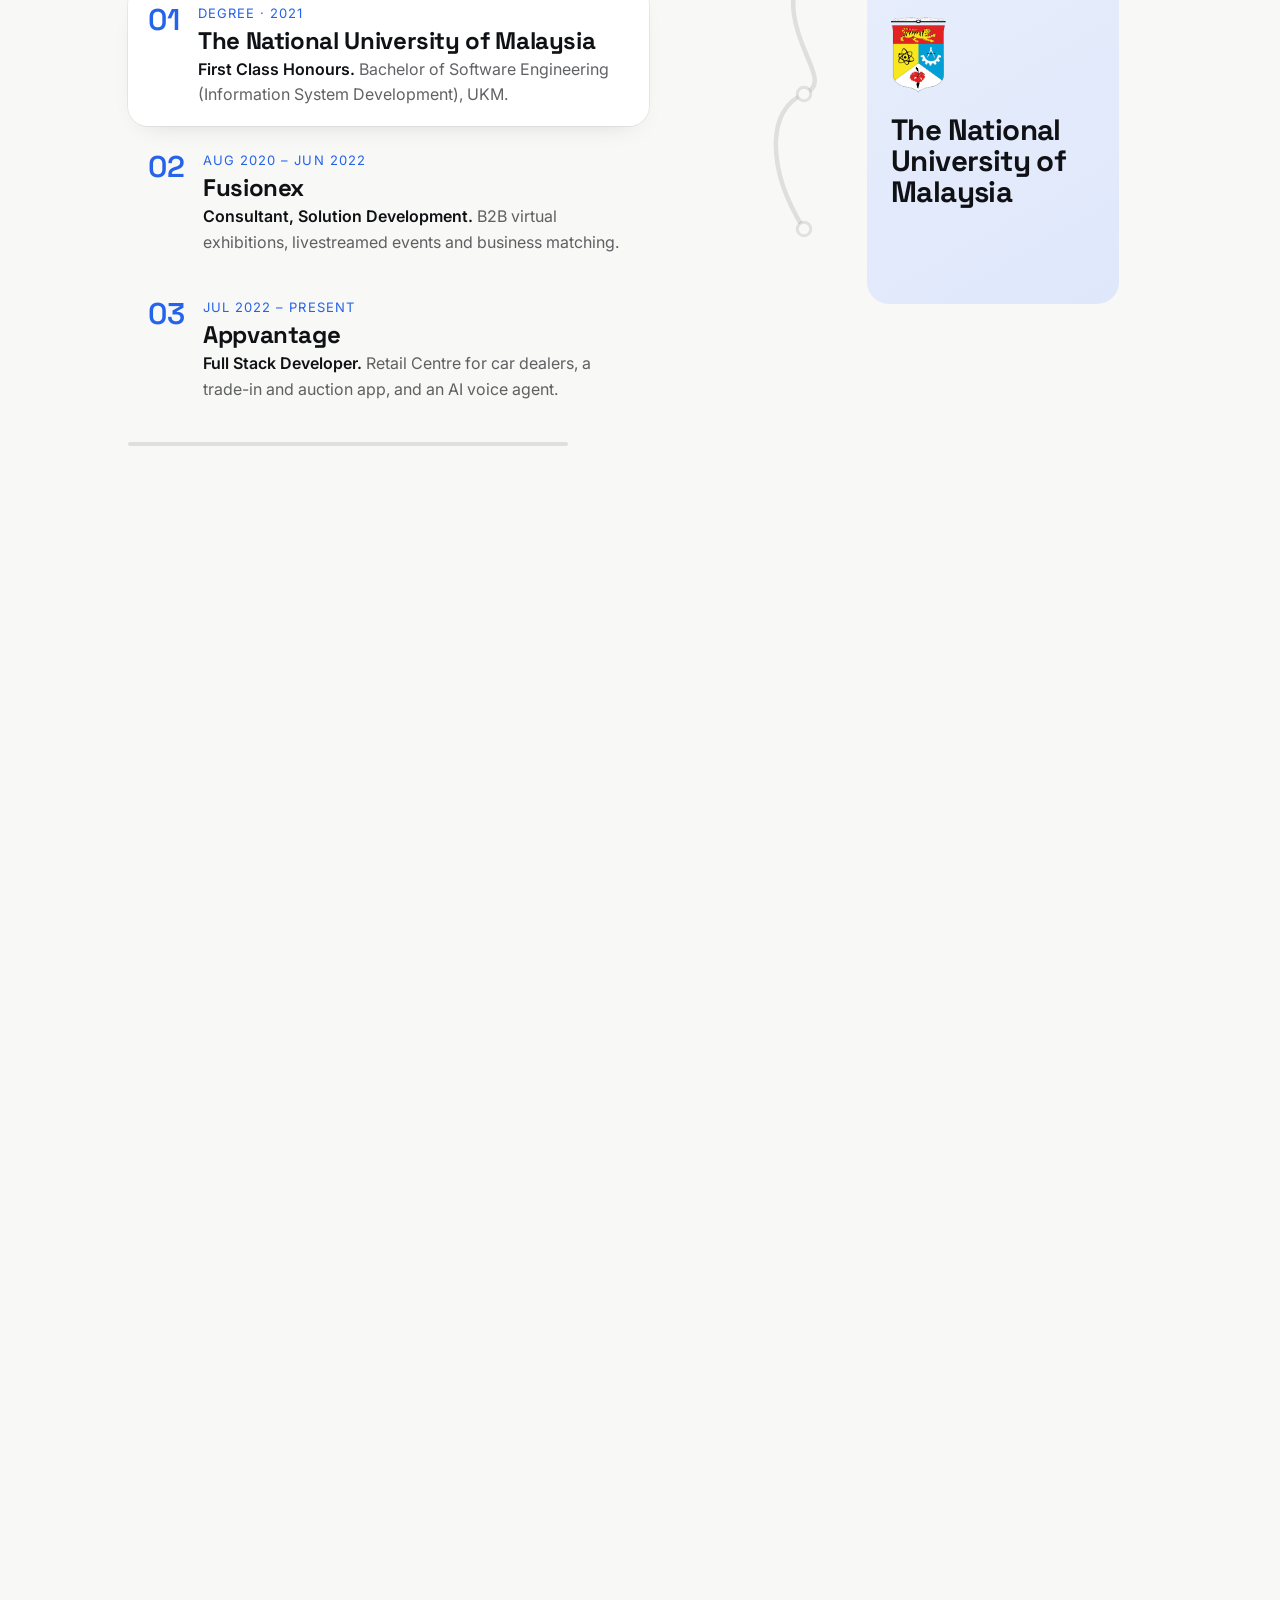
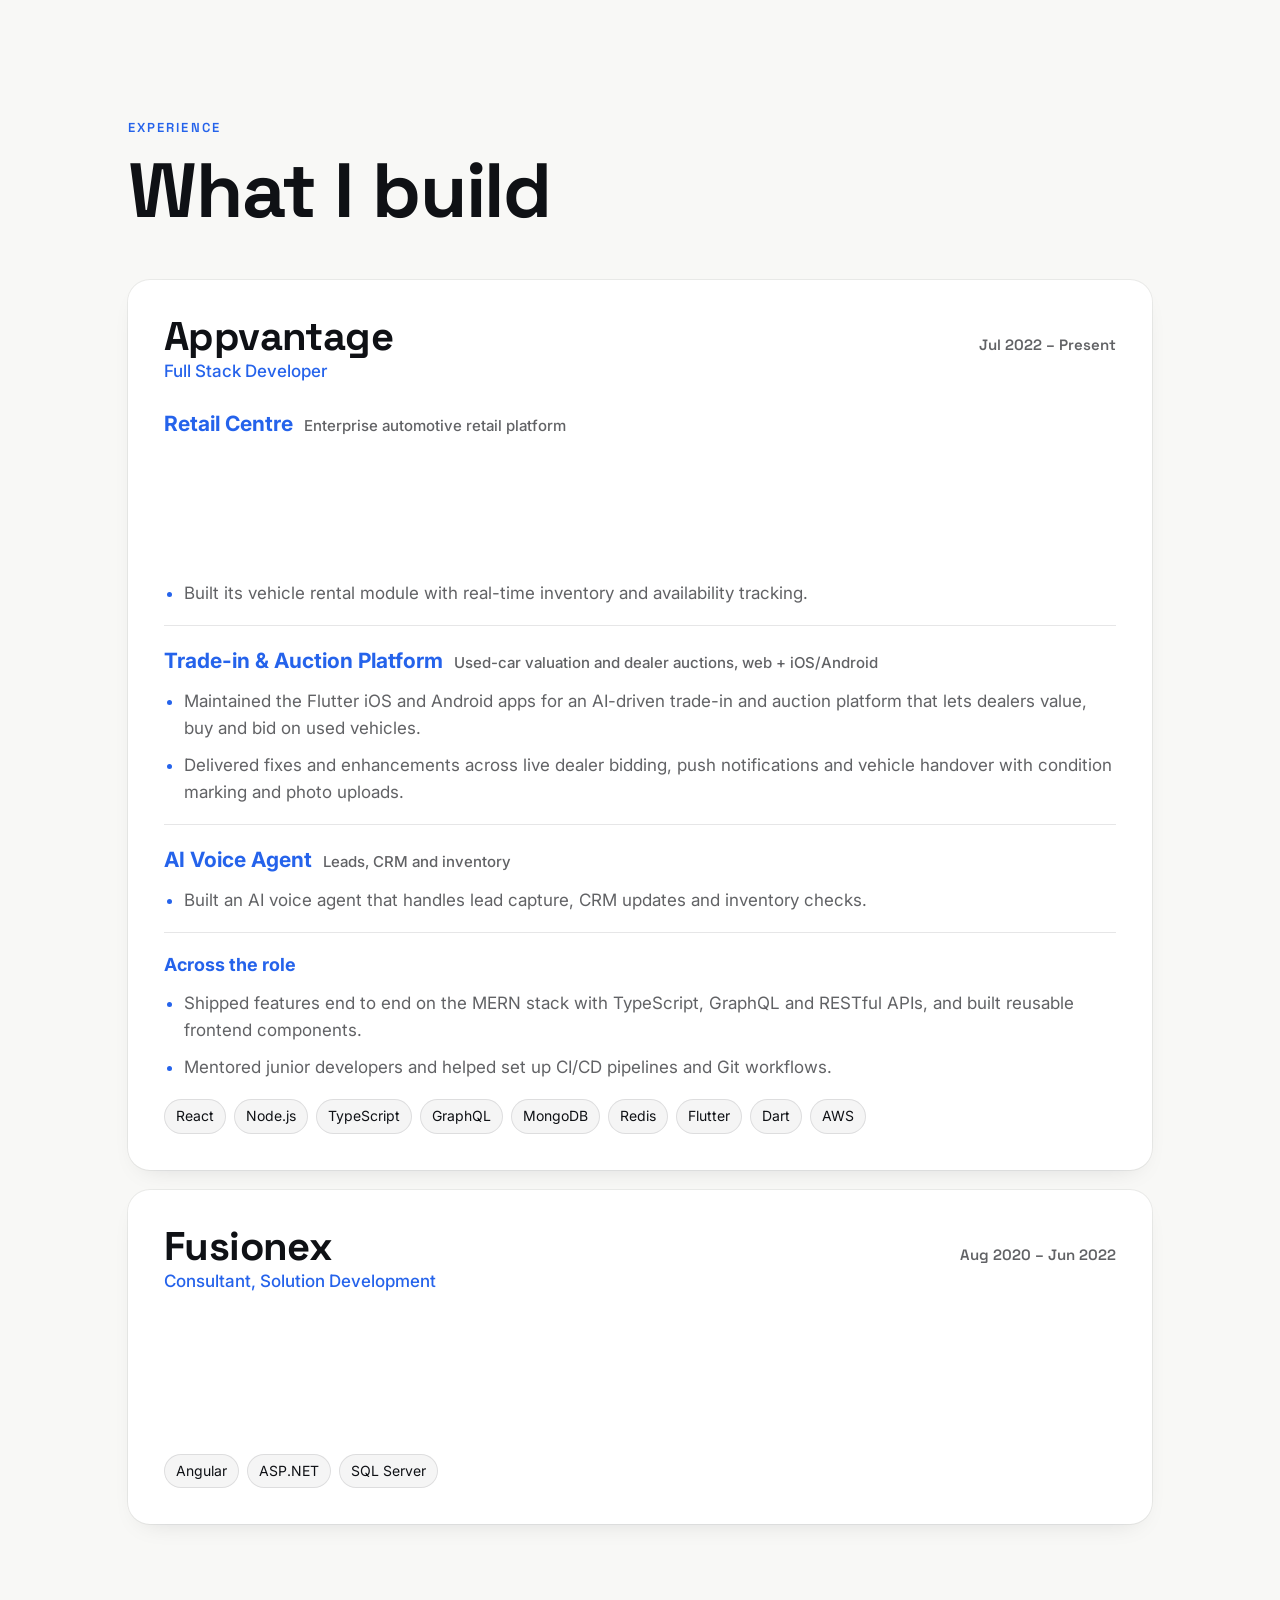
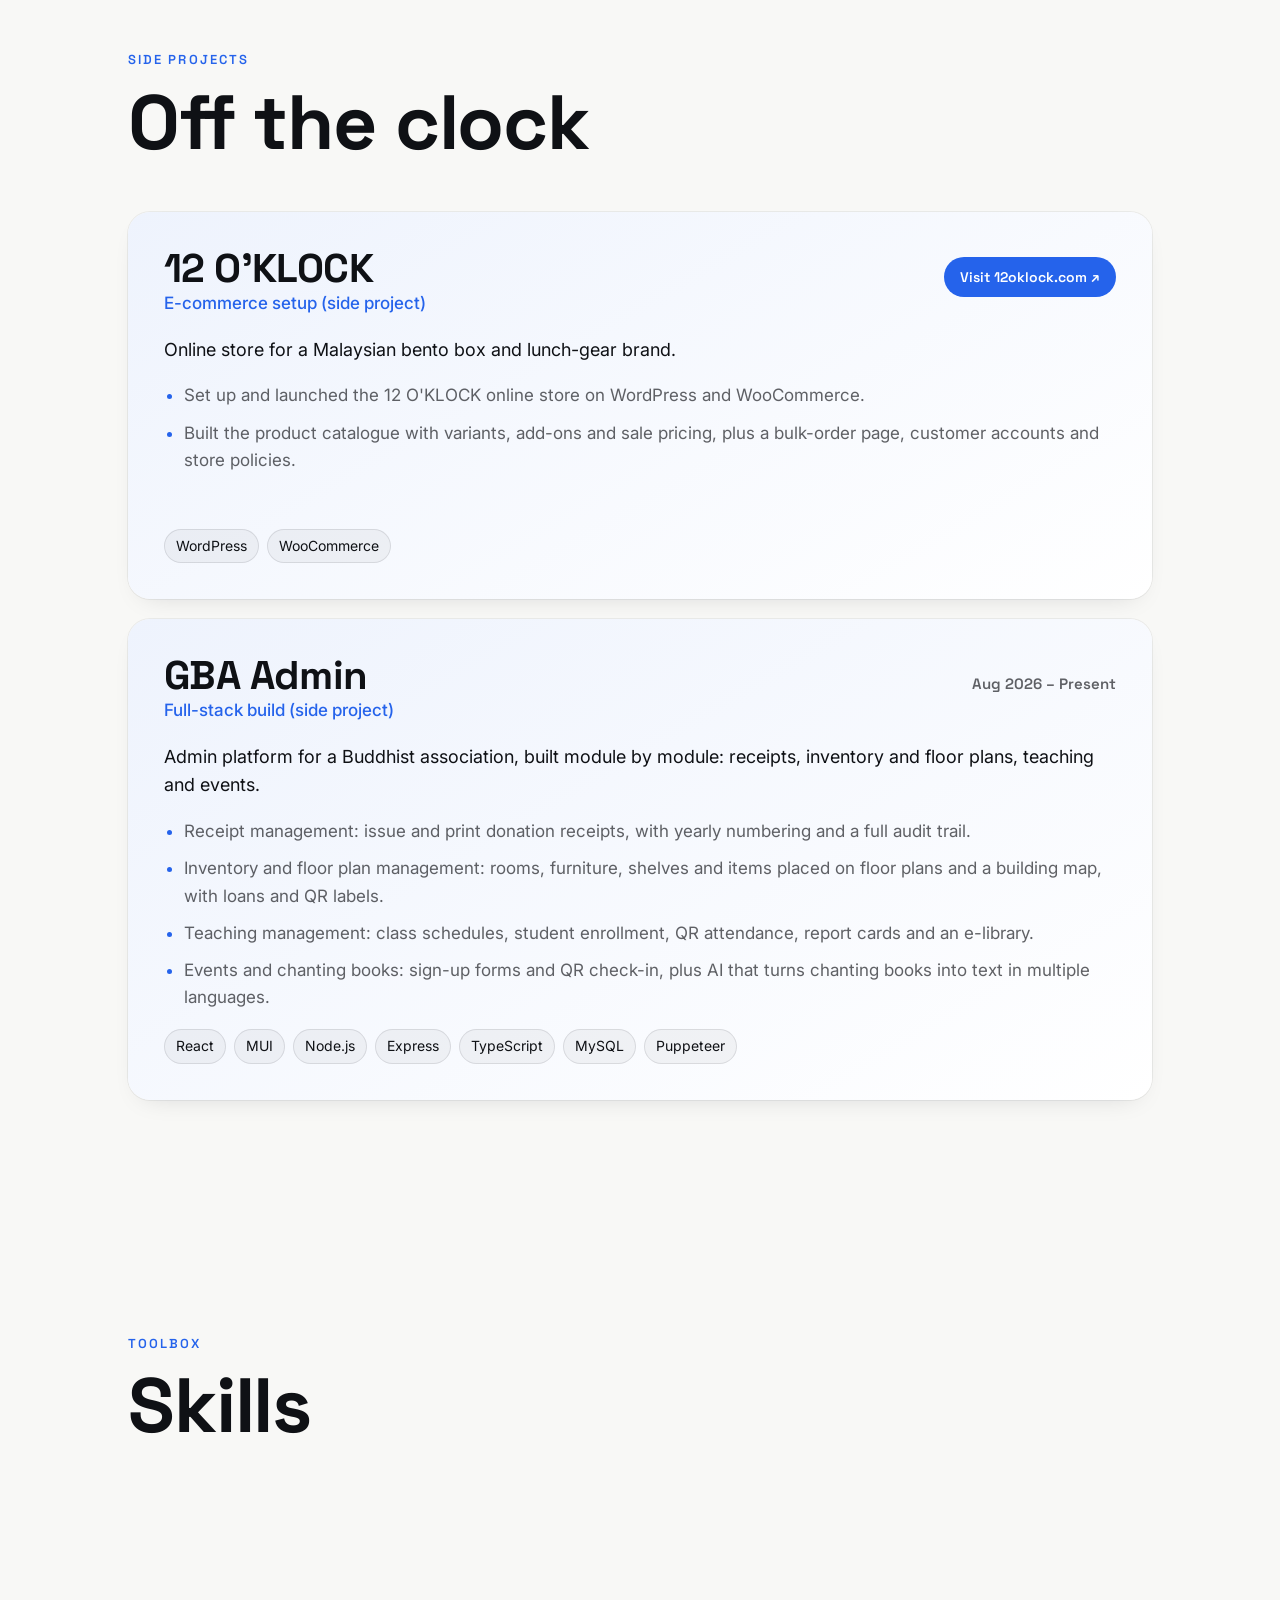
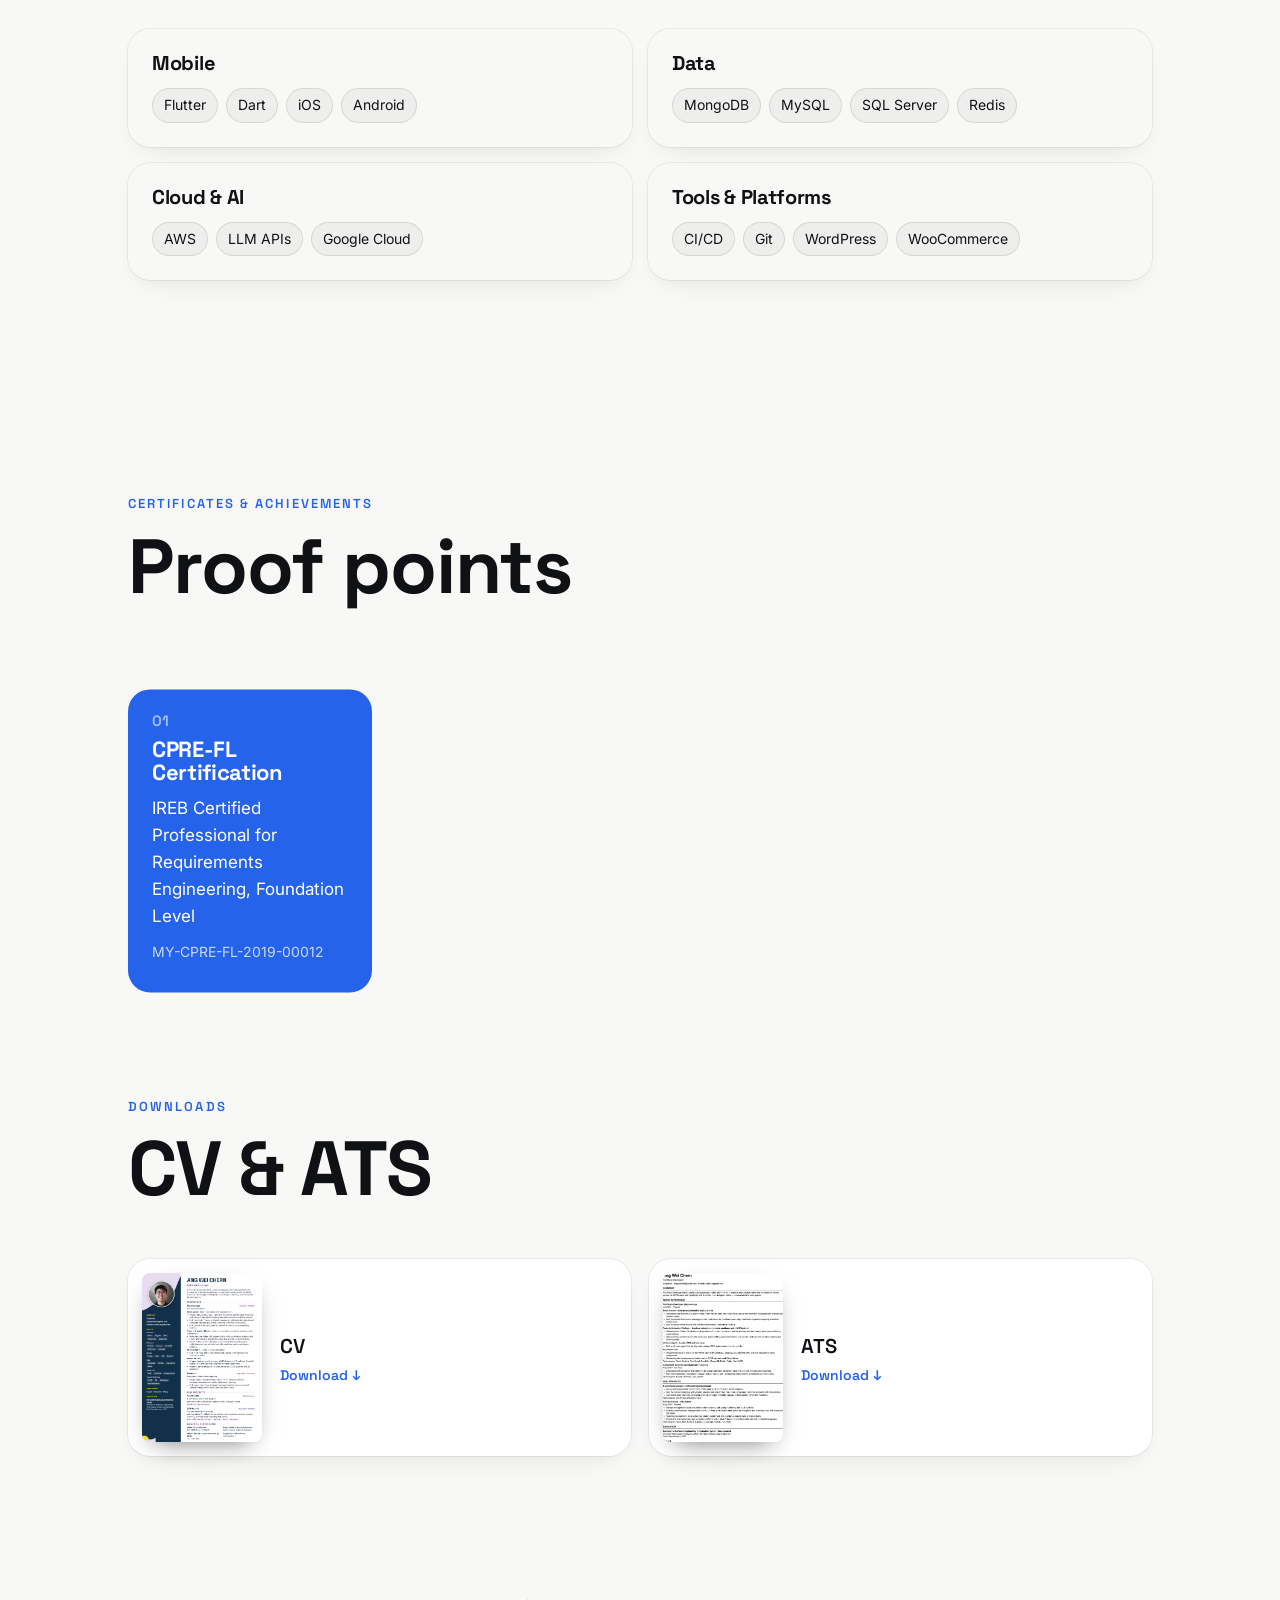
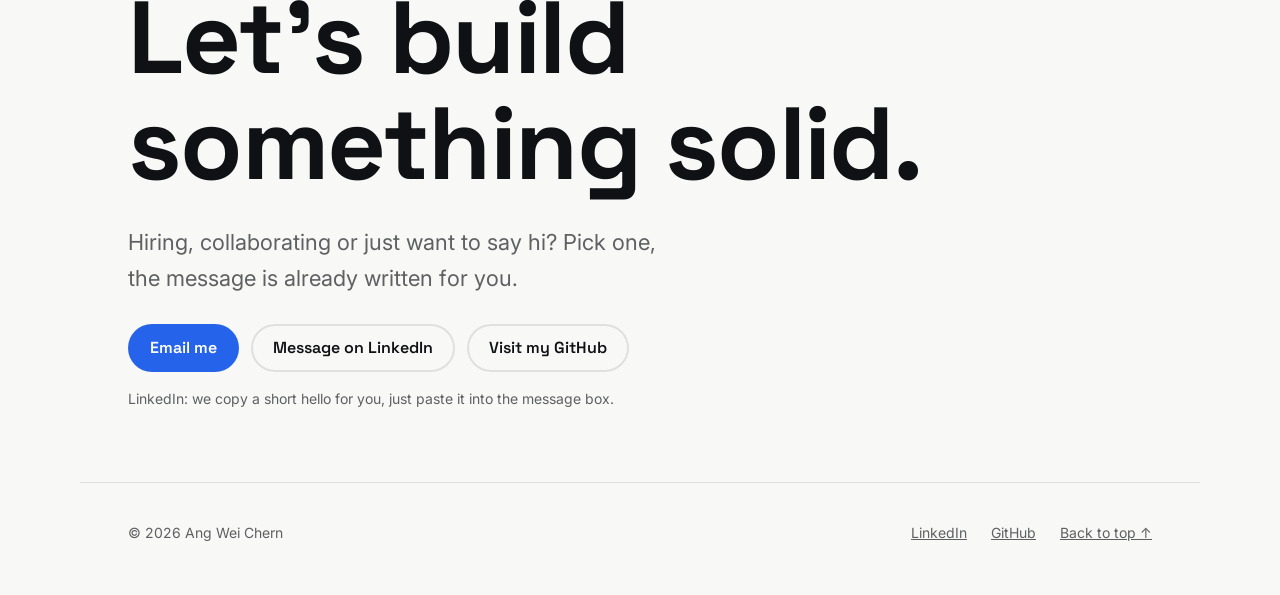
==== commit aa2ff5ee: "Update site 2026-11-15" ====
--- a/index.html
+++ b/index.html
@@ -17,7 +17,7 @@
   <meta property="og:image:height" content="630">
   <meta name="twitter:card" content="summary_large_image">
   <link rel="preconnect" href="https://fonts.googleapis.com"><link rel="preconnect" href="https://fonts.gstatic.com" crossorigin><link href="https://fonts.googleapis.com/css2?family=Inter:wght@400;500;600&family=Space+Grotesk:wght@500;600;700&display=swap" rel="stylesheet">
-  <link rel="stylesheet" href="css/main.css?v=mwhflq9l">
+  <link rel="stylesheet" href="css/main.css?v=mwhfp8ds">
   <noscript><style>[data-reveal],.line{opacity:1!important;transform:none!important}</style></noscript>
 </head>
 <body>
@@ -27,7 +27,7 @@
     <div class="nav__links" id="nav-links">
       <a href="#career">Career</a><a href="#work">Work</a><a href="#side">Side projects</a><a href="#skills">Skills</a><a href="#awards">Awards</a><a href="#cv">CV</a><a href="#contact">Contact</a>
     </div>
-    <a class="btn btn--small" href="downloads/Ang-Wei-Chern-Resume.pdf?v=mwhflq9l" download>Resume</a>
+    <a class="btn btn--small" href="downloads/Ang-Wei-Chern-Resume.pdf?v=mwhfp8ds" download>Resume</a>
   </nav>
 
   <main id="top">
@@ -38,15 +38,15 @@
         <h1 class="hero__name">Ang<br>Wei Chern <span class="hero__alias">(Albert)</span></h1>
         <p class="hero__tag" data-lines>Hi, I'm a full-stack developer<br>who turns complex business workflows<br>into simple, reliable products.</p>
         <div class="hero__cta">
-          <a class="btn" href="downloads/Ang-Wei-Chern-Resume.pdf?v=mwhflq9l" download>Download resume</a>
-          <a class="btn btn--ghost" href="downloads/Ang-Wei-Chern-Resume-ATS.pdf?v=mwhflq9l" download>ATS version</a>
+          <a class="btn" href="downloads/Ang-Wei-Chern-Resume.pdf?v=mwhfp8ds" download>Download resume</a>
+          <a class="btn btn--ghost" href="downloads/Ang-Wei-Chern-Resume-ATS.pdf?v=mwhfp8ds" download>ATS version</a>
           <a class="btn btn--ghost" href="#contact">Contact me</a>
         </div>
       </div>
       <div class="hero__art" aria-hidden="false">
         <span class="blob blob--y" data-parallax="0.12" aria-hidden="true"></span>
         <span class="blob blob--p" data-parallax="-0.08" aria-hidden="true"></span>
-        <figure class="hero__photo" data-parallax="0.04"><img src="images/photo.jpg?v=mwhflq9l" alt="Portrait of Ang Wei Chern" width="400" height="400"></figure>
+        <figure class="hero__photo" data-parallax="0.04"><img src="images/photo.jpg?v=mwhfp8ds" alt="Portrait of Ang Wei Chern" width="400" height="400"></figure>
       </div>
       <a class="hero__cue" href="#stats" aria-label="Scroll to read more"><span></span></a>
     </header>
@@ -96,9 +96,9 @@
             <circle class="route__dot d2" cx="60" cy="380" r="9"/>
           </svg>
           <div class="seq__cards">
-            <div class="stopcard s0"><span>Degree · 2021</span><i class="stopcard__logo"><img src="images/logos/ukm.png?v=mwhflq9l" alt="" width="72" height="72" loading="lazy"></i><b>The National University of Malaysia</b></div>
-            <div class="stopcard s1"><span>Aug 2020 – Jun 2022</span><i class="stopcard__logo stopcard__logo--wide"><img src="images/logos/fusionex.png?v=mwhflq9l" alt="" width="72" height="72" loading="lazy"></i></div>
-            <div class="stopcard s2"><span>Jul 2022 – Present</span><i class="stopcard__logo"><img src="images/logos/appvantage.png?v=mwhflq9l" alt="" width="72" height="72" loading="lazy"></i><b>Appvantage</b></div>
+            <div class="stopcard s0"><span>Degree · 2021</span><i class="stopcard__logo"><img src="images/logos/ukm.png?v=mwhfp8ds" alt="" width="72" height="72" loading="lazy"></i><b>The National University of Malaysia</b></div>
+            <div class="stopcard s1"><span>Aug 2020 – Jun 2022</span><i class="stopcard__logo stopcard__logo--wide"><img src="images/logos/fusionex.png?v=mwhfp8ds" alt="" width="72" height="72" loading="lazy"></i></div>
+            <div class="stopcard s2"><span>Jul 2022 – Present</span><i class="stopcard__logo"><img src="images/logos/appvantage.png?v=mwhfp8ds" alt="" width="72" height="72" loading="lazy"></i><b>Appvantage</b></div>
           </div>
         </div>
       </div>
@@ -182,7 +182,7 @@
           <p class="job__when">Aug 2026 – Present</p>
         </header>
         <p class="job__blurb">Admin platform for a Buddhist association, built module by module: receipts, inventory and floor plans, teaching and events.</p>
-        <ul class="job__list"><li data-reveal>Receipt management: issue, print and share donation receipts as PDF or via Telegram, with yearly numbering and a full audit trail.</li><li data-reveal>Inventory and floor plan management: rooms, furniture, shelves and items placed on floor plans and a building map, with loans and QR labels.</li><li data-reveal>Teaching management: class schedules, student enrollment, QR attendance, report cards and an e-library.</li><li data-reveal>Events and chanting books: sign-up forms and QR check-in, plus AI that turns chanting books into text in multiple languages.</li></ul>
+        <ul class="job__list"><li data-reveal>Receipt management: issue and print donation receipts, with yearly numbering and a full audit trail.</li><li data-reveal>Inventory and floor plan management: rooms, furniture, shelves and items placed on floor plans and a building map, with loans and QR labels.</li><li data-reveal>Teaching management: class schedules, student enrollment, QR attendance, report cards and an e-library.</li><li data-reveal>Events and chanting books: sign-up forms and QR check-in, plus AI that turns chanting books into text in multiple languages.</li></ul>
         <ul class="chips" aria-label="Tech stack"><li>React</li><li>MUI</li><li>Node.js</li><li>Express</li><li>TypeScript</li><li>MySQL</li><li>Puppeteer</li></ul>
       </article>
     </section>
@@ -242,12 +242,12 @@
       <p class="eyebrow">Downloads</p>
       <h2 class="cv__title" id="cv-h" data-line-h>CV &amp; ATS</h2>
       <div class="dl">
-        <a class="dl__card" href="downloads/Ang-Wei-Chern-Resume.pdf?v=mwhflq9l" download data-reveal>
-          <img src="images/resume-preview.jpg?v=mwhflq9l" alt="Preview of the CV" width="420" height="594" loading="lazy">
+        <a class="dl__card" href="downloads/Ang-Wei-Chern-Resume.pdf?v=mwhfp8ds" download data-reveal>
+          <img src="images/resume-preview.jpg?v=mwhfp8ds" alt="Preview of the CV" width="420" height="594" loading="lazy">
           <span><b>CV</b></span>
         </a>
-        <a class="dl__card" href="downloads/Ang-Wei-Chern-Resume-ATS.pdf?v=mwhflq9l" download data-reveal>
-          <img src="images/ats-preview.jpg?v=mwhflq9l" alt="Preview of the ATS resume" width="420" height="594" loading="lazy">
+        <a class="dl__card" href="downloads/Ang-Wei-Chern-Resume-ATS.pdf?v=mwhfp8ds" download data-reveal>
+          <img src="images/ats-preview.jpg?v=mwhfp8ds" alt="Preview of the ATS resume" width="420" height="594" loading="lazy">
           <span><b>ATS</b></span>
         </a>
       </div>
@@ -267,6 +267,6 @@
     </section>
   </main>
   <footer class="foot"><span>© 2026 Ang Wei Chern</span><span class="foot__links"><a href="https://linkedin.com/in/angweichern" target="_blank" rel="noopener">LinkedIn</a><a href="https://github.com/AlbertWC" target="_blank" rel="noopener">GitHub</a><a href="#top">Back to top ↑</a></span></footer>
-  <script type="module" src="js/main.js?v=mwhflq9l"></script>
+  <script type="module" src="js/main.js?v=mwhfp8ds"></script>
 </body>
 </html>
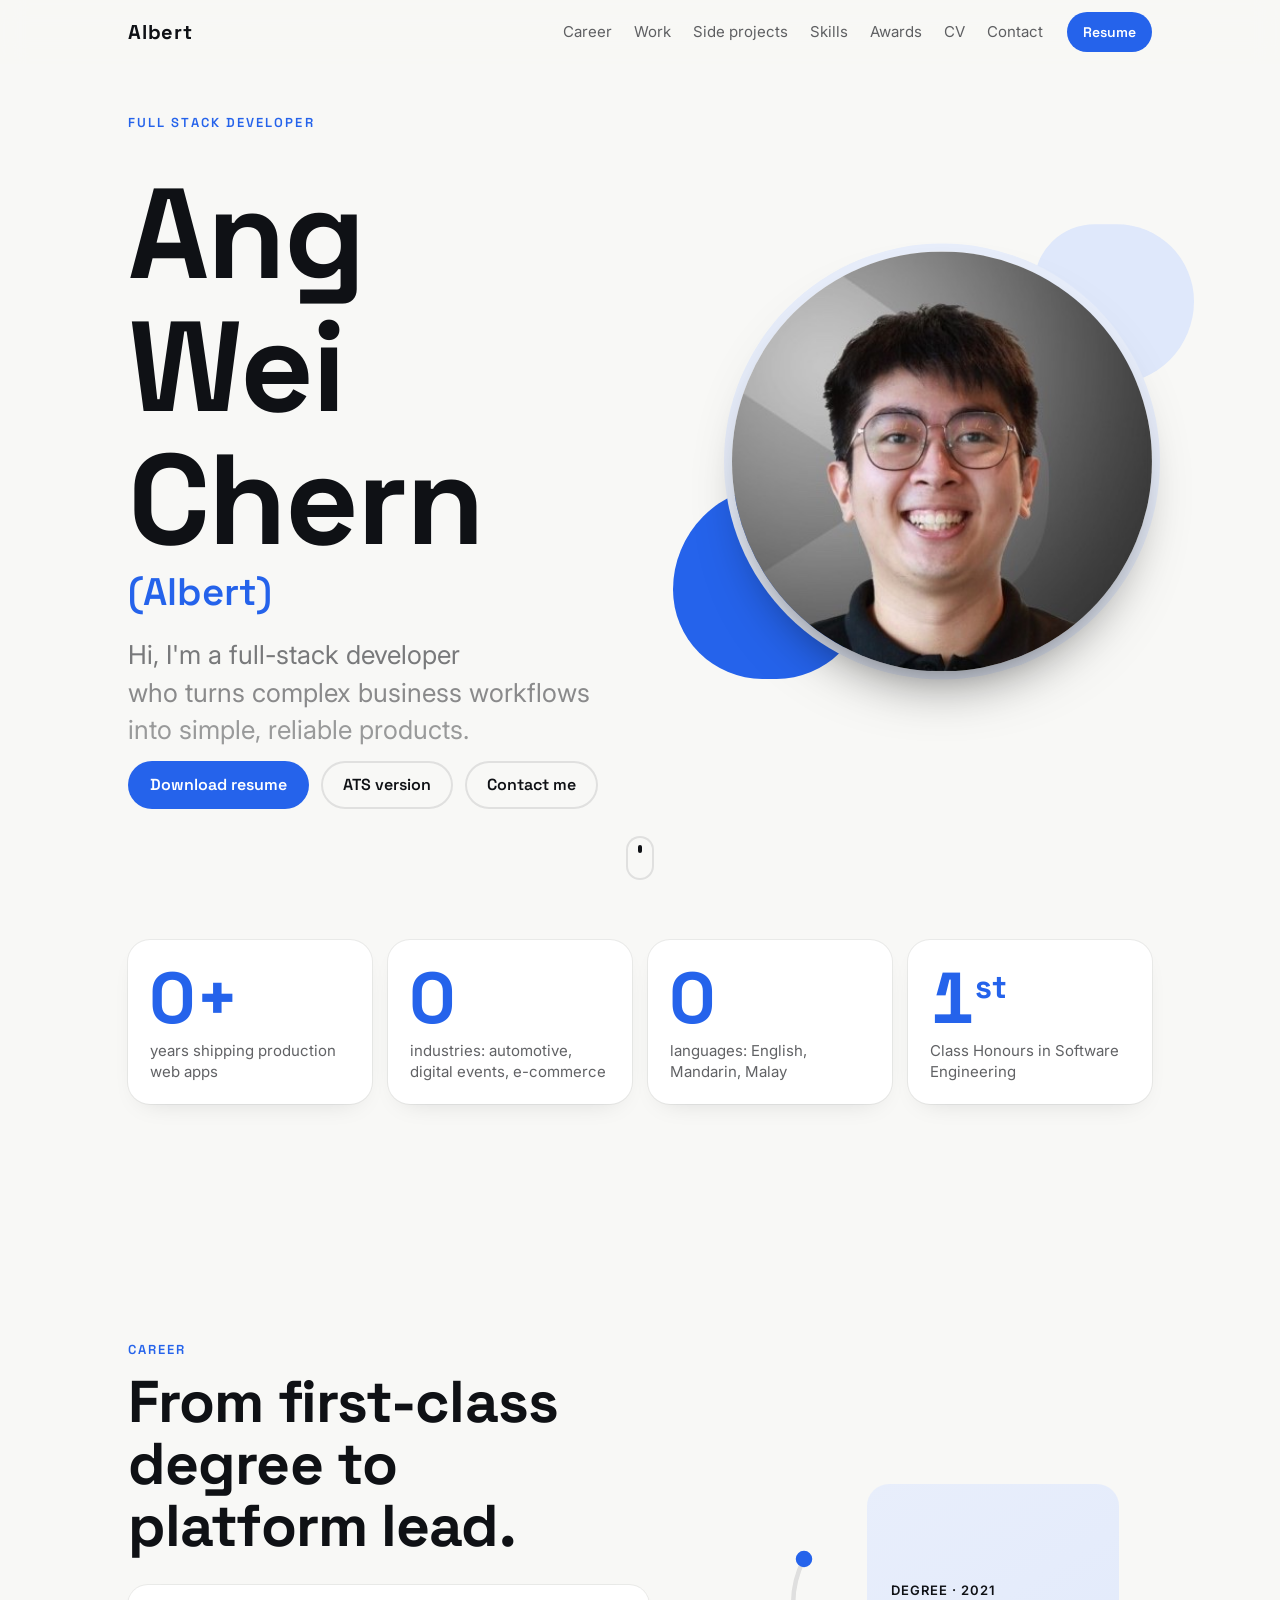
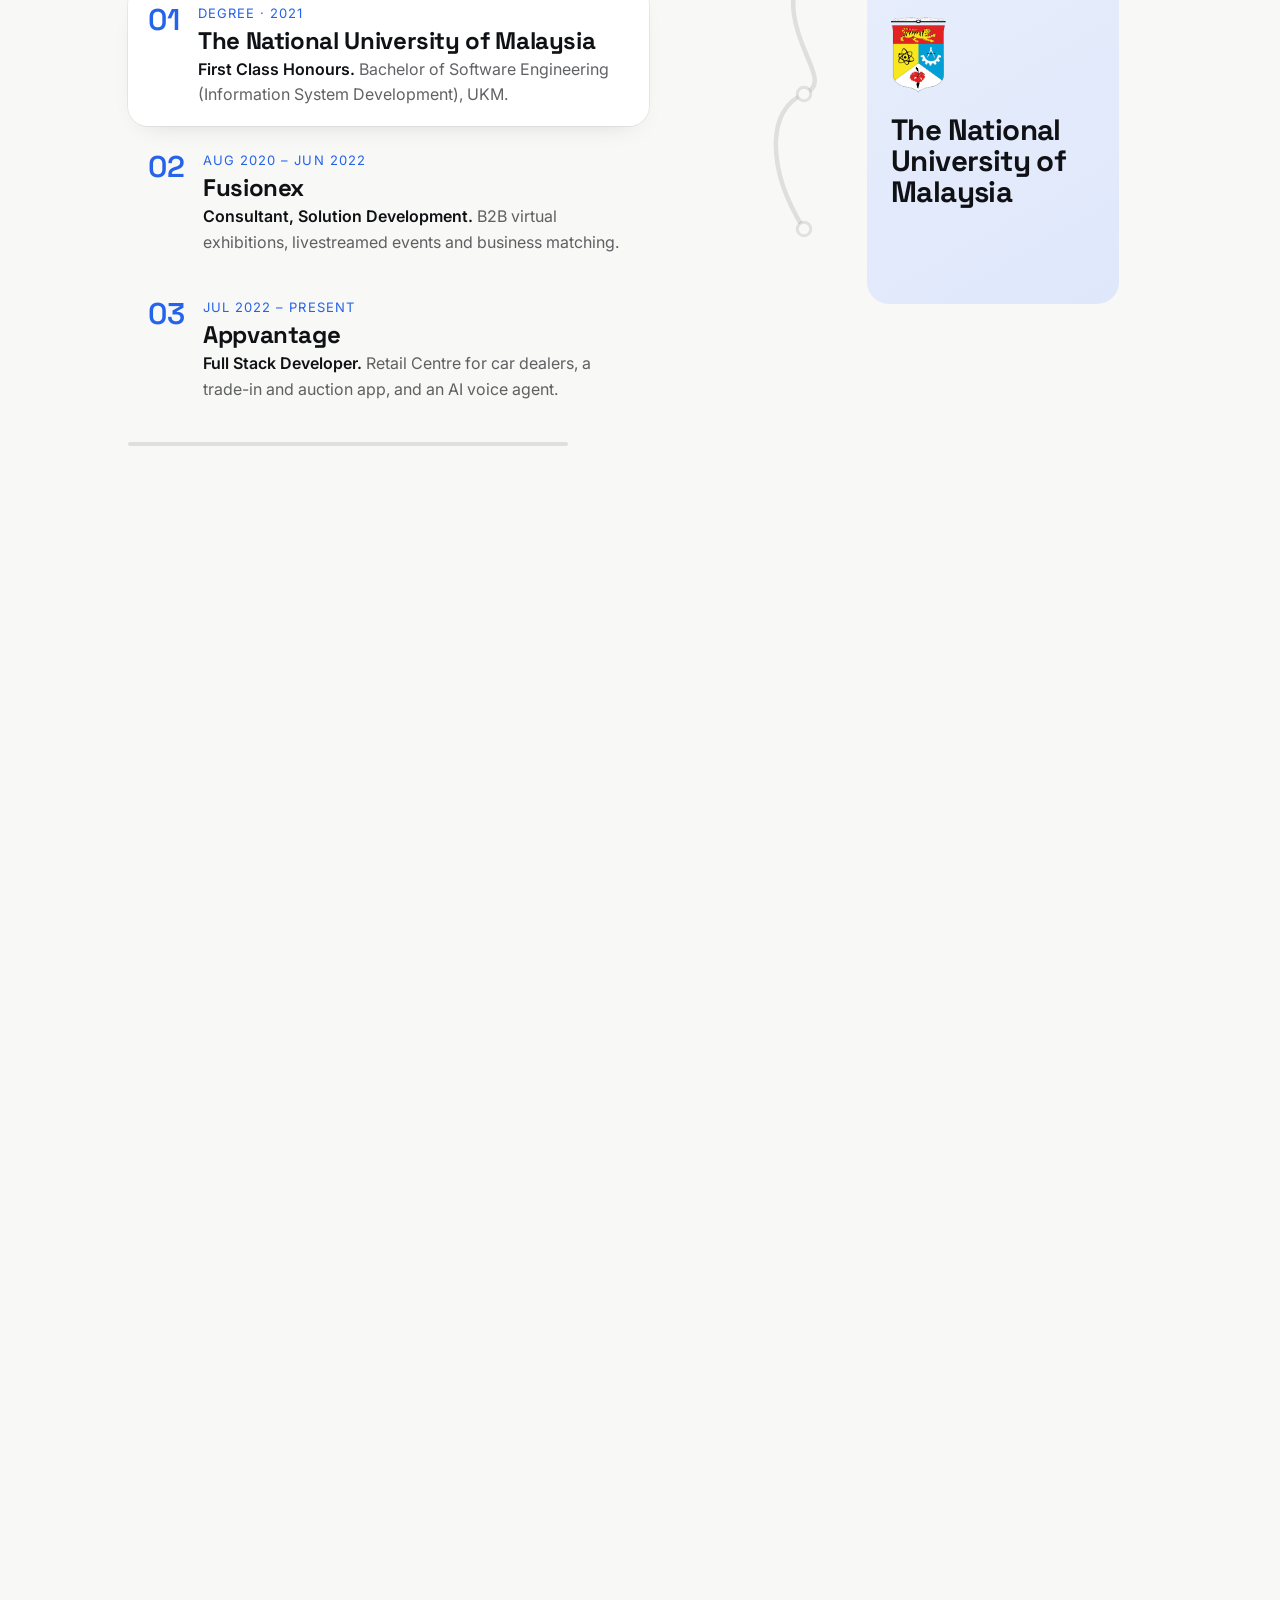
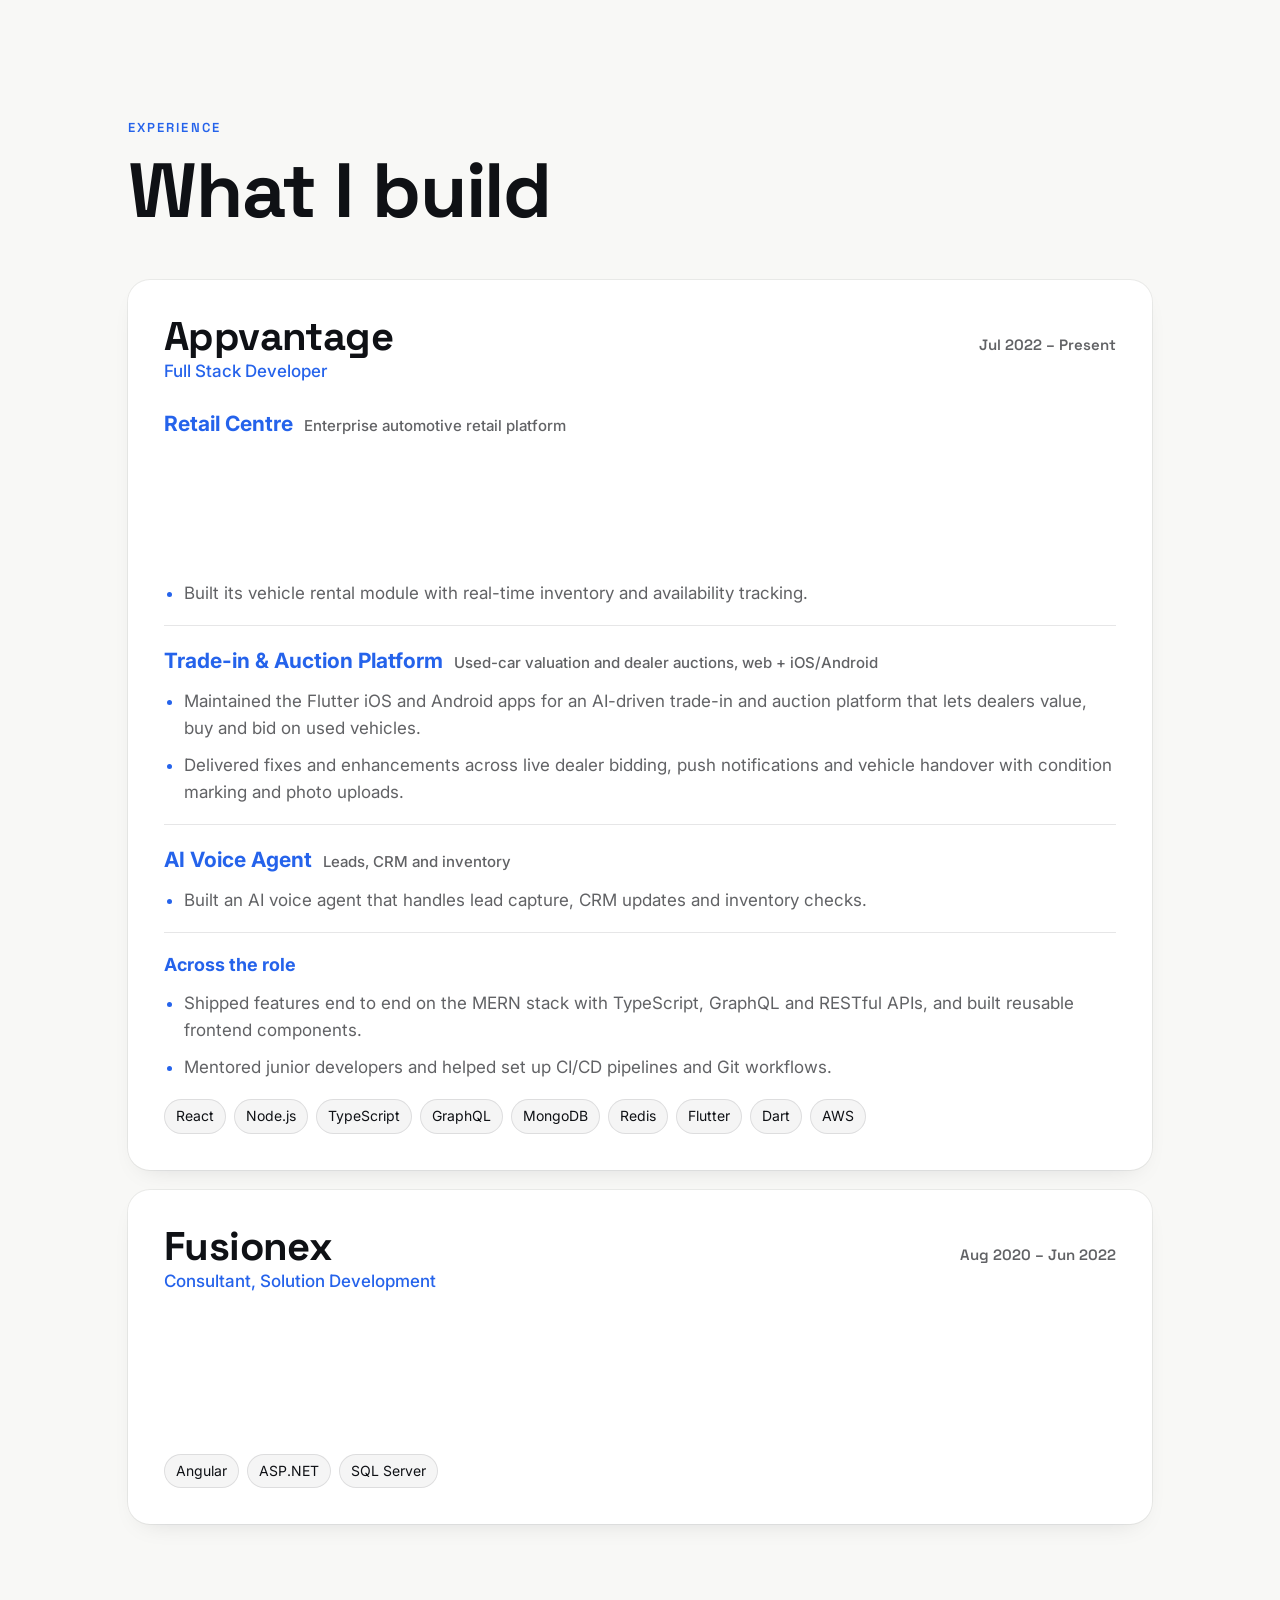
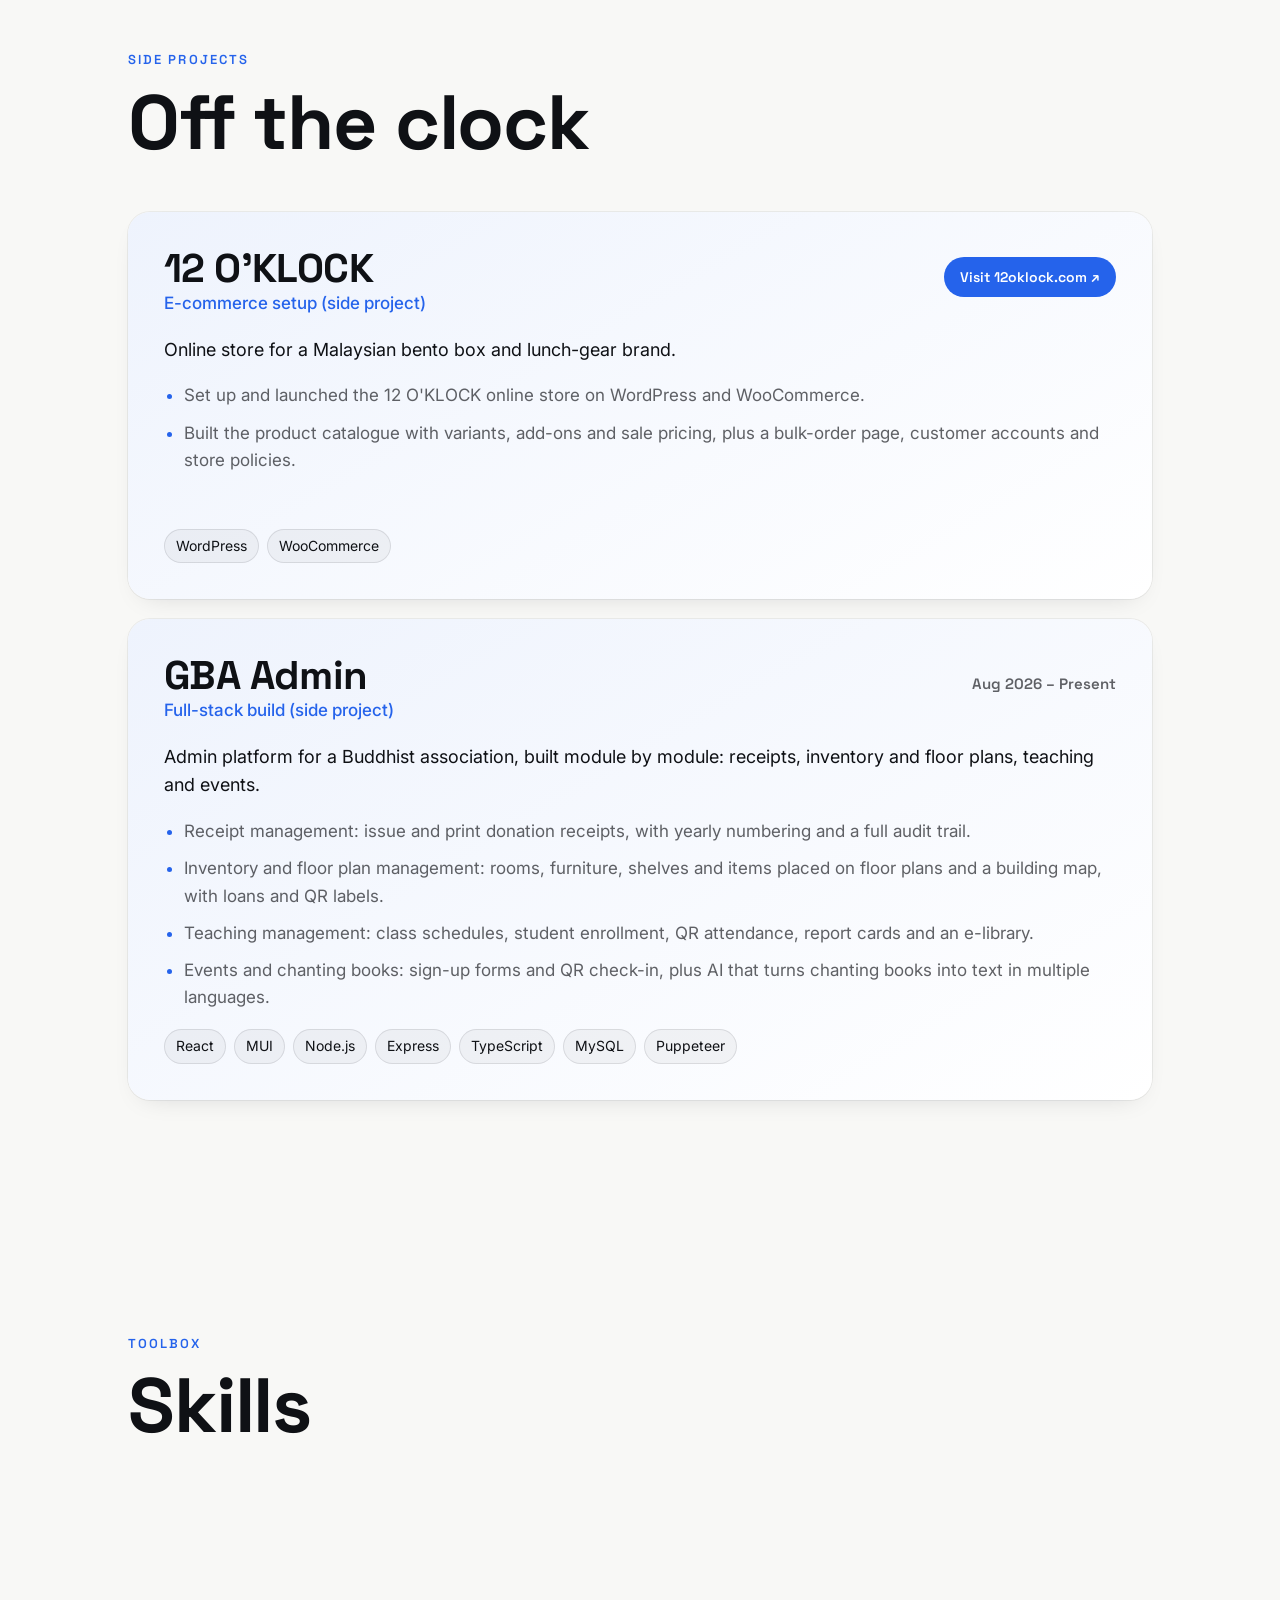
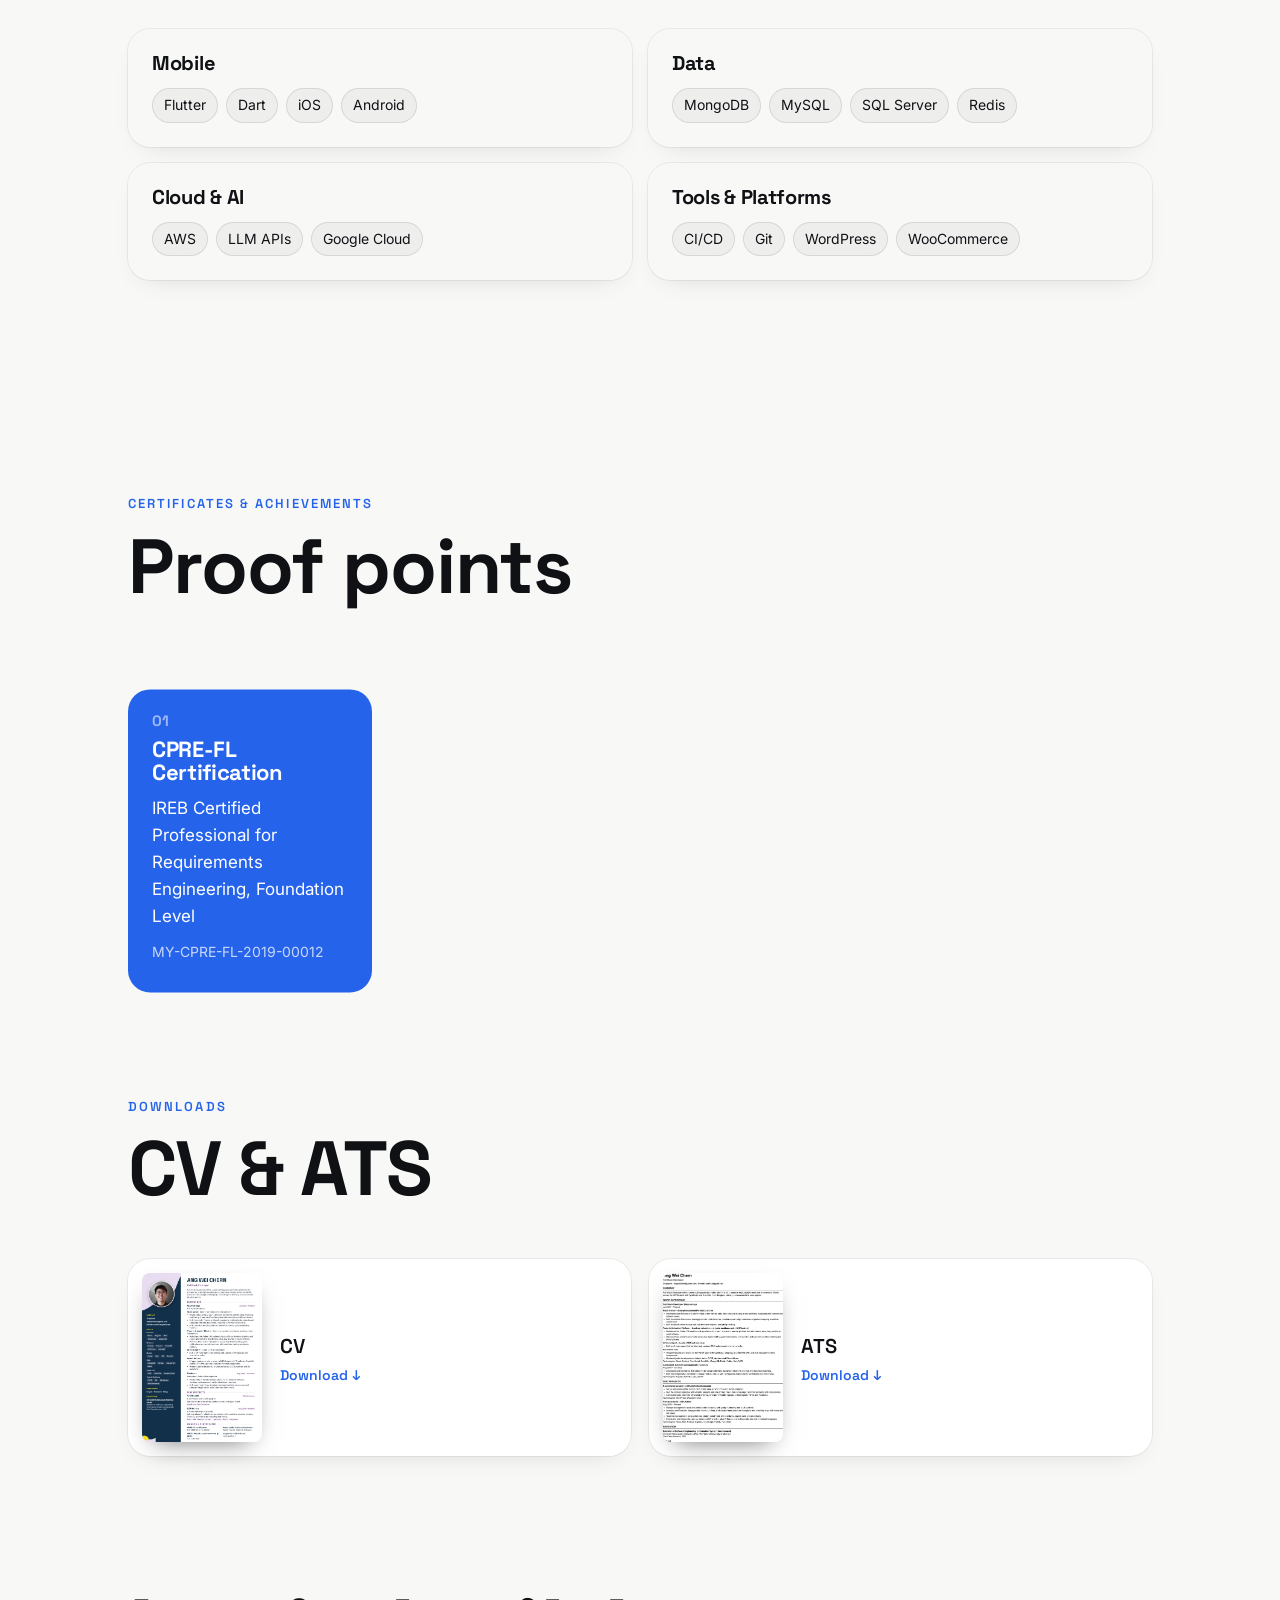
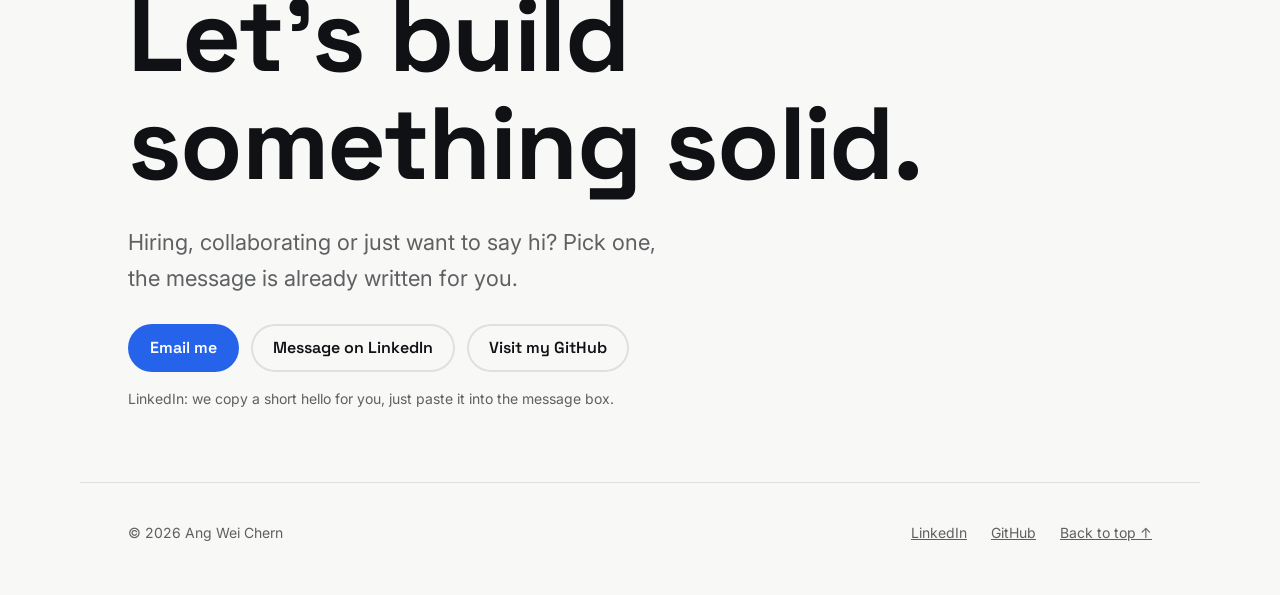
==== commit 3c97be7c: "Update site 2026-11-15" ====
--- a/index.html
+++ b/index.html
@@ -17,7 +17,7 @@
   <meta property="og:image:height" content="630">
   <meta name="twitter:card" content="summary_large_image">
   <link rel="preconnect" href="https://fonts.googleapis.com"><link rel="preconnect" href="https://fonts.gstatic.com" crossorigin><link href="https://fonts.googleapis.com/css2?family=Inter:wght@400;500;600&family=Space+Grotesk:wght@500;600;700&display=swap" rel="stylesheet">
-  <link rel="stylesheet" href="css/main.css?v=mwhfp8ds">
+  <link rel="stylesheet" href="css/main.css?v=mwhfuubs">
   <noscript><style>[data-reveal],.line{opacity:1!important;transform:none!important}</style></noscript>
 </head>
 <body>
@@ -27,7 +27,7 @@
     <div class="nav__links" id="nav-links">
       <a href="#career">Career</a><a href="#work">Work</a><a href="#side">Side projects</a><a href="#skills">Skills</a><a href="#awards">Awards</a><a href="#cv">CV</a><a href="#contact">Contact</a>
     </div>
-    <a class="btn btn--small" href="downloads/Ang-Wei-Chern-Resume.pdf?v=mwhfp8ds" download>Resume</a>
+    <a class="btn btn--small" href="downloads/Ang-Wei-Chern-Resume.pdf?v=mwhfuubs" download>Resume</a>
   </nav>
 
   <main id="top">
@@ -38,15 +38,15 @@
         <h1 class="hero__name">Ang<br>Wei Chern <span class="hero__alias">(Albert)</span></h1>
         <p class="hero__tag" data-lines>Hi, I'm a full-stack developer<br>who turns complex business workflows<br>into simple, reliable products.</p>
         <div class="hero__cta">
-          <a class="btn" href="downloads/Ang-Wei-Chern-Resume.pdf?v=mwhfp8ds" download>Download resume</a>
-          <a class="btn btn--ghost" href="downloads/Ang-Wei-Chern-Resume-ATS.pdf?v=mwhfp8ds" download>ATS version</a>
+          <a class="btn" href="downloads/Ang-Wei-Chern-Resume.pdf?v=mwhfuubs" download>Download resume</a>
+          <a class="btn btn--ghost" href="downloads/Ang-Wei-Chern-Resume-ATS.pdf?v=mwhfuubs" download>ATS version</a>
           <a class="btn btn--ghost" href="#contact">Contact me</a>
         </div>
       </div>
       <div class="hero__art" aria-hidden="false">
         <span class="blob blob--y" data-parallax="0.12" aria-hidden="true"></span>
         <span class="blob blob--p" data-parallax="-0.08" aria-hidden="true"></span>
-        <figure class="hero__photo" data-parallax="0.04"><img src="images/photo.jpg?v=mwhfp8ds" alt="Portrait of Ang Wei Chern" width="400" height="400"></figure>
+        <figure class="hero__photo" data-parallax="0.04"><img src="images/photo.jpg?v=mwhfuubs" alt="Portrait of Ang Wei Chern" width="400" height="400"></figure>
       </div>
       <a class="hero__cue" href="#stats" aria-label="Scroll to read more"><span></span></a>
     </header>
@@ -96,9 +96,9 @@
             <circle class="route__dot d2" cx="60" cy="380" r="9"/>
           </svg>
           <div class="seq__cards">
-            <div class="stopcard s0"><span>Degree · 2021</span><i class="stopcard__logo"><img src="images/logos/ukm.png?v=mwhfp8ds" alt="" width="72" height="72" loading="lazy"></i><b>The National University of Malaysia</b></div>
-            <div class="stopcard s1"><span>Aug 2020 – Jun 2022</span><i class="stopcard__logo stopcard__logo--wide"><img src="images/logos/fusionex.png?v=mwhfp8ds" alt="" width="72" height="72" loading="lazy"></i></div>
-            <div class="stopcard s2"><span>Jul 2022 – Present</span><i class="stopcard__logo"><img src="images/logos/appvantage.png?v=mwhfp8ds" alt="" width="72" height="72" loading="lazy"></i><b>Appvantage</b></div>
+            <div class="stopcard s0"><span>Degree · 2021</span><i class="stopcard__logo"><img src="images/logos/ukm.png?v=mwhfuubs" alt="" width="72" height="72" loading="lazy"></i><b>The National University of Malaysia</b></div>
+            <div class="stopcard s1"><span>Aug 2020 – Jun 2022</span><i class="stopcard__logo stopcard__logo--wide"><img src="images/logos/fusionex.png?v=mwhfuubs" alt="" width="72" height="72" loading="lazy"></i></div>
+            <div class="stopcard s2"><span>Jul 2022 – Present</span><i class="stopcard__logo"><img src="images/logos/appvantage.png?v=mwhfuubs" alt="" width="72" height="72" loading="lazy"></i><b>Appvantage</b></div>
           </div>
         </div>
       </div>
@@ -242,12 +242,12 @@
       <p class="eyebrow">Downloads</p>
       <h2 class="cv__title" id="cv-h" data-line-h>CV &amp; ATS</h2>
       <div class="dl">
-        <a class="dl__card" href="downloads/Ang-Wei-Chern-Resume.pdf?v=mwhfp8ds" download data-reveal>
-          <img src="images/resume-preview.jpg?v=mwhfp8ds" alt="Preview of the CV" width="420" height="594" loading="lazy">
+        <a class="dl__card" href="downloads/Ang-Wei-Chern-Resume.pdf?v=mwhfuubs" download data-reveal>
+          <img src="images/resume-preview.jpg?v=mwhfuubs" alt="Preview of the CV" width="420" height="594" loading="lazy">
           <span><b>CV</b></span>
         </a>
-        <a class="dl__card" href="downloads/Ang-Wei-Chern-Resume-ATS.pdf?v=mwhfp8ds" download data-reveal>
-          <img src="images/ats-preview.jpg?v=mwhfp8ds" alt="Preview of the ATS resume" width="420" height="594" loading="lazy">
+        <a class="dl__card" href="downloads/Ang-Wei-Chern-Resume-ATS.pdf?v=mwhfuubs" download data-reveal>
+          <img src="images/ats-preview.jpg?v=mwhfuubs" alt="Preview of the ATS resume" width="420" height="594" loading="lazy">
           <span><b>ATS</b></span>
         </a>
       </div>
@@ -267,6 +267,6 @@
     </section>
   </main>
   <footer class="foot"><span>© 2026 Ang Wei Chern</span><span class="foot__links"><a href="https://linkedin.com/in/angweichern" target="_blank" rel="noopener">LinkedIn</a><a href="https://github.com/AlbertWC" target="_blank" rel="noopener">GitHub</a><a href="#top">Back to top ↑</a></span></footer>
-  <script type="module" src="js/main.js?v=mwhfp8ds"></script>
+  <script type="module" src="js/main.js?v=mwhfuubs"></script>
 </body>
 </html>
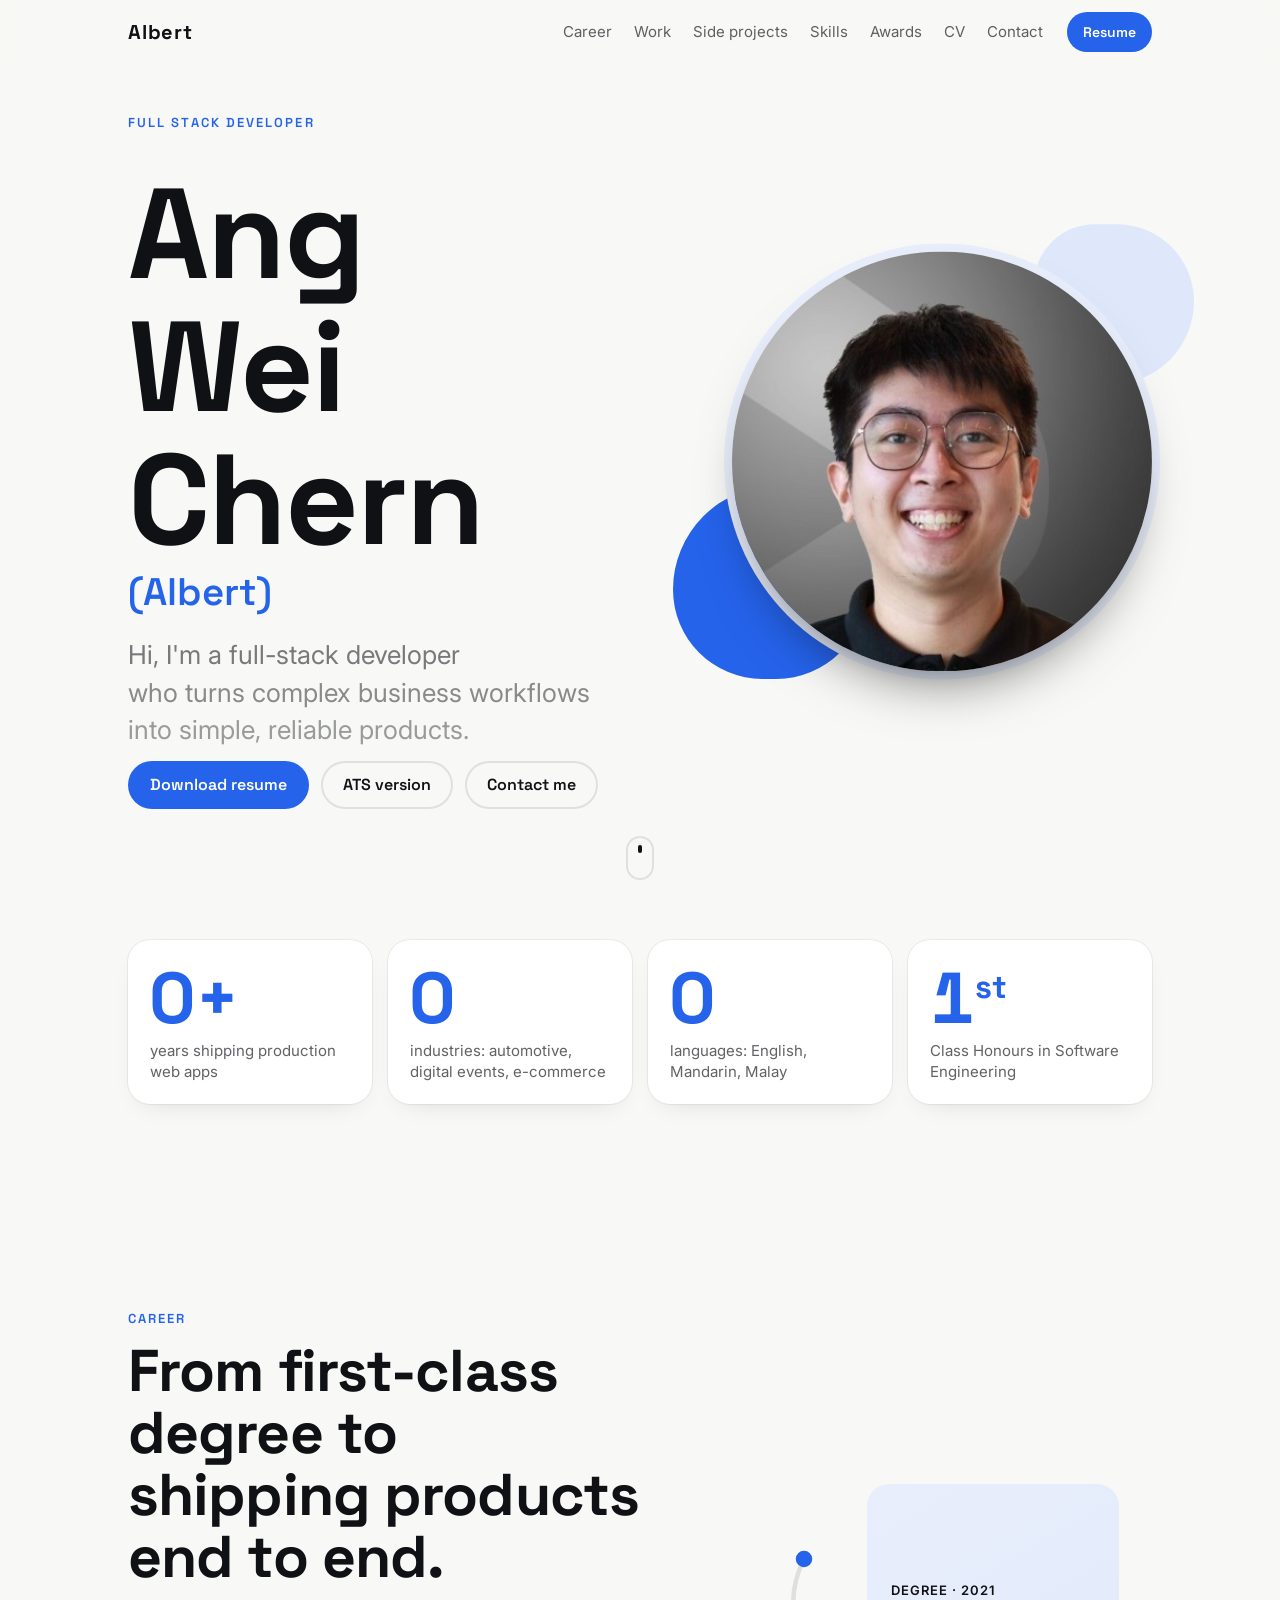
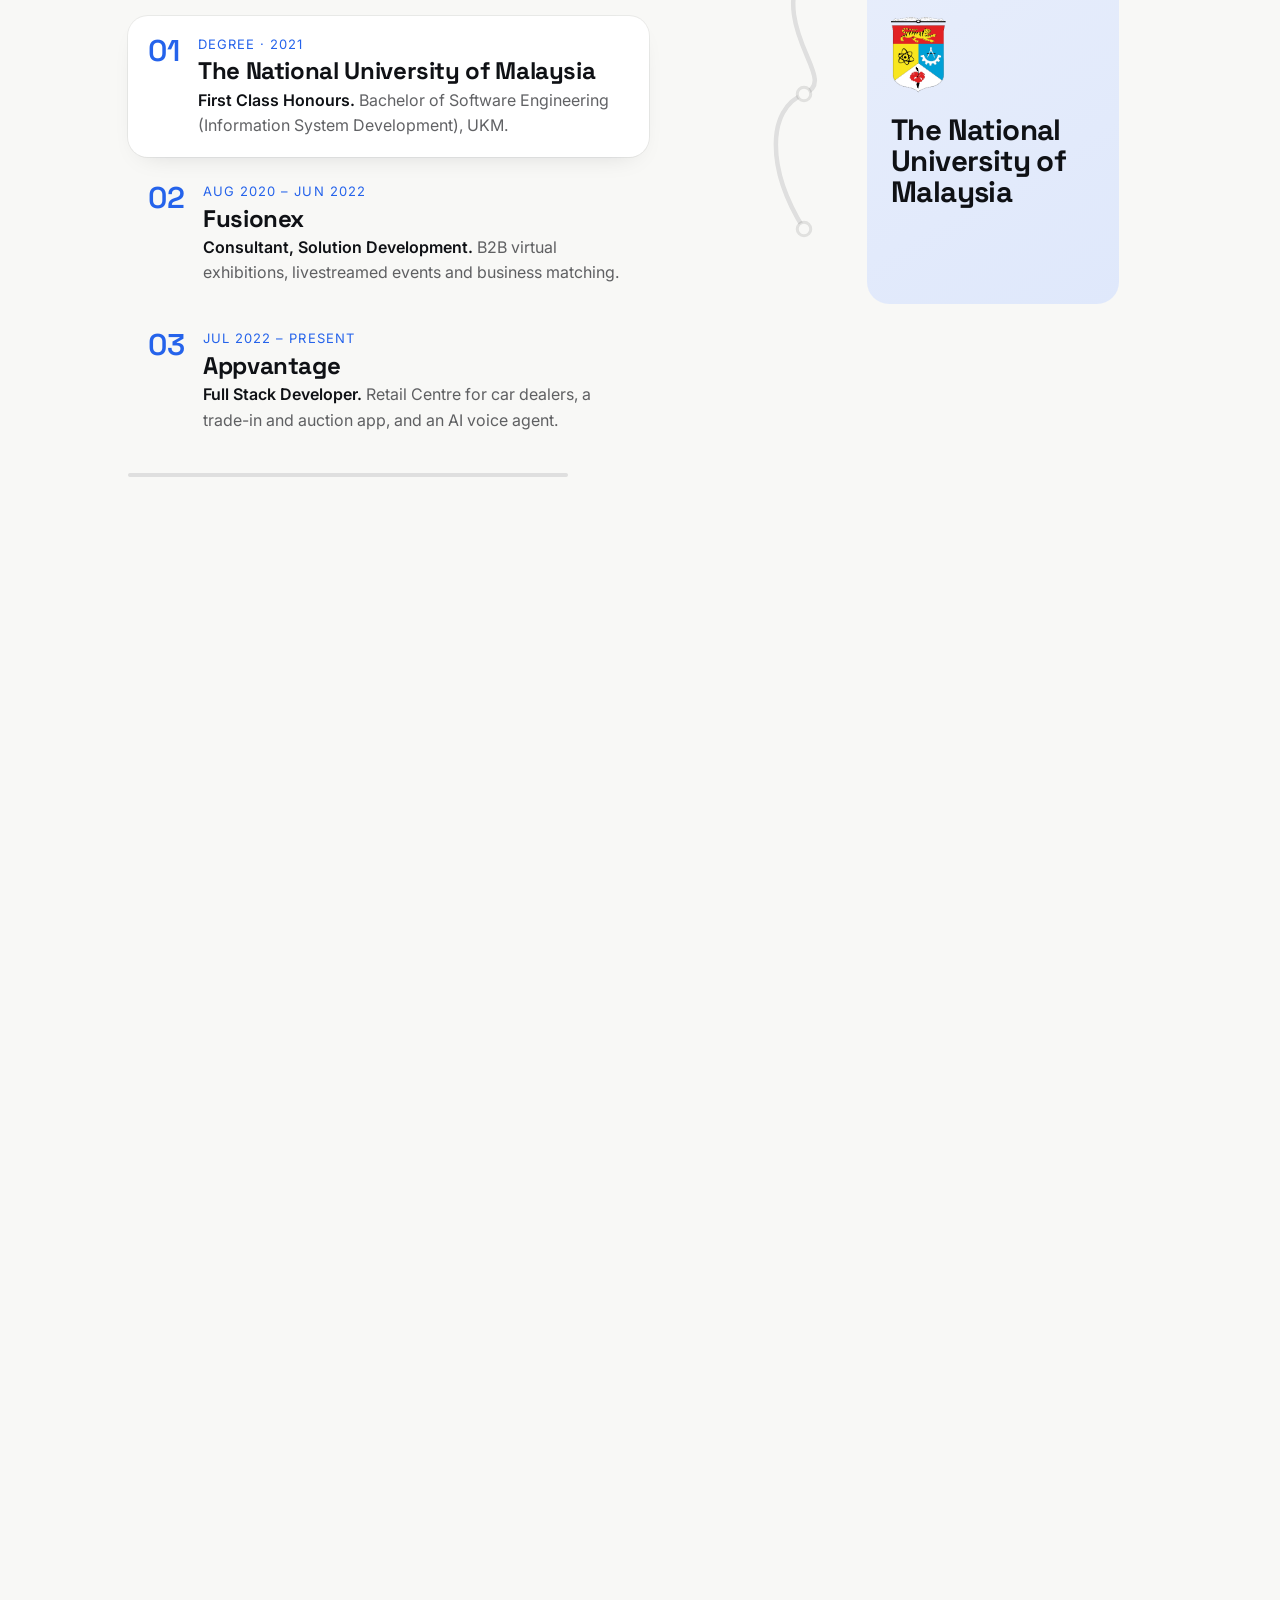
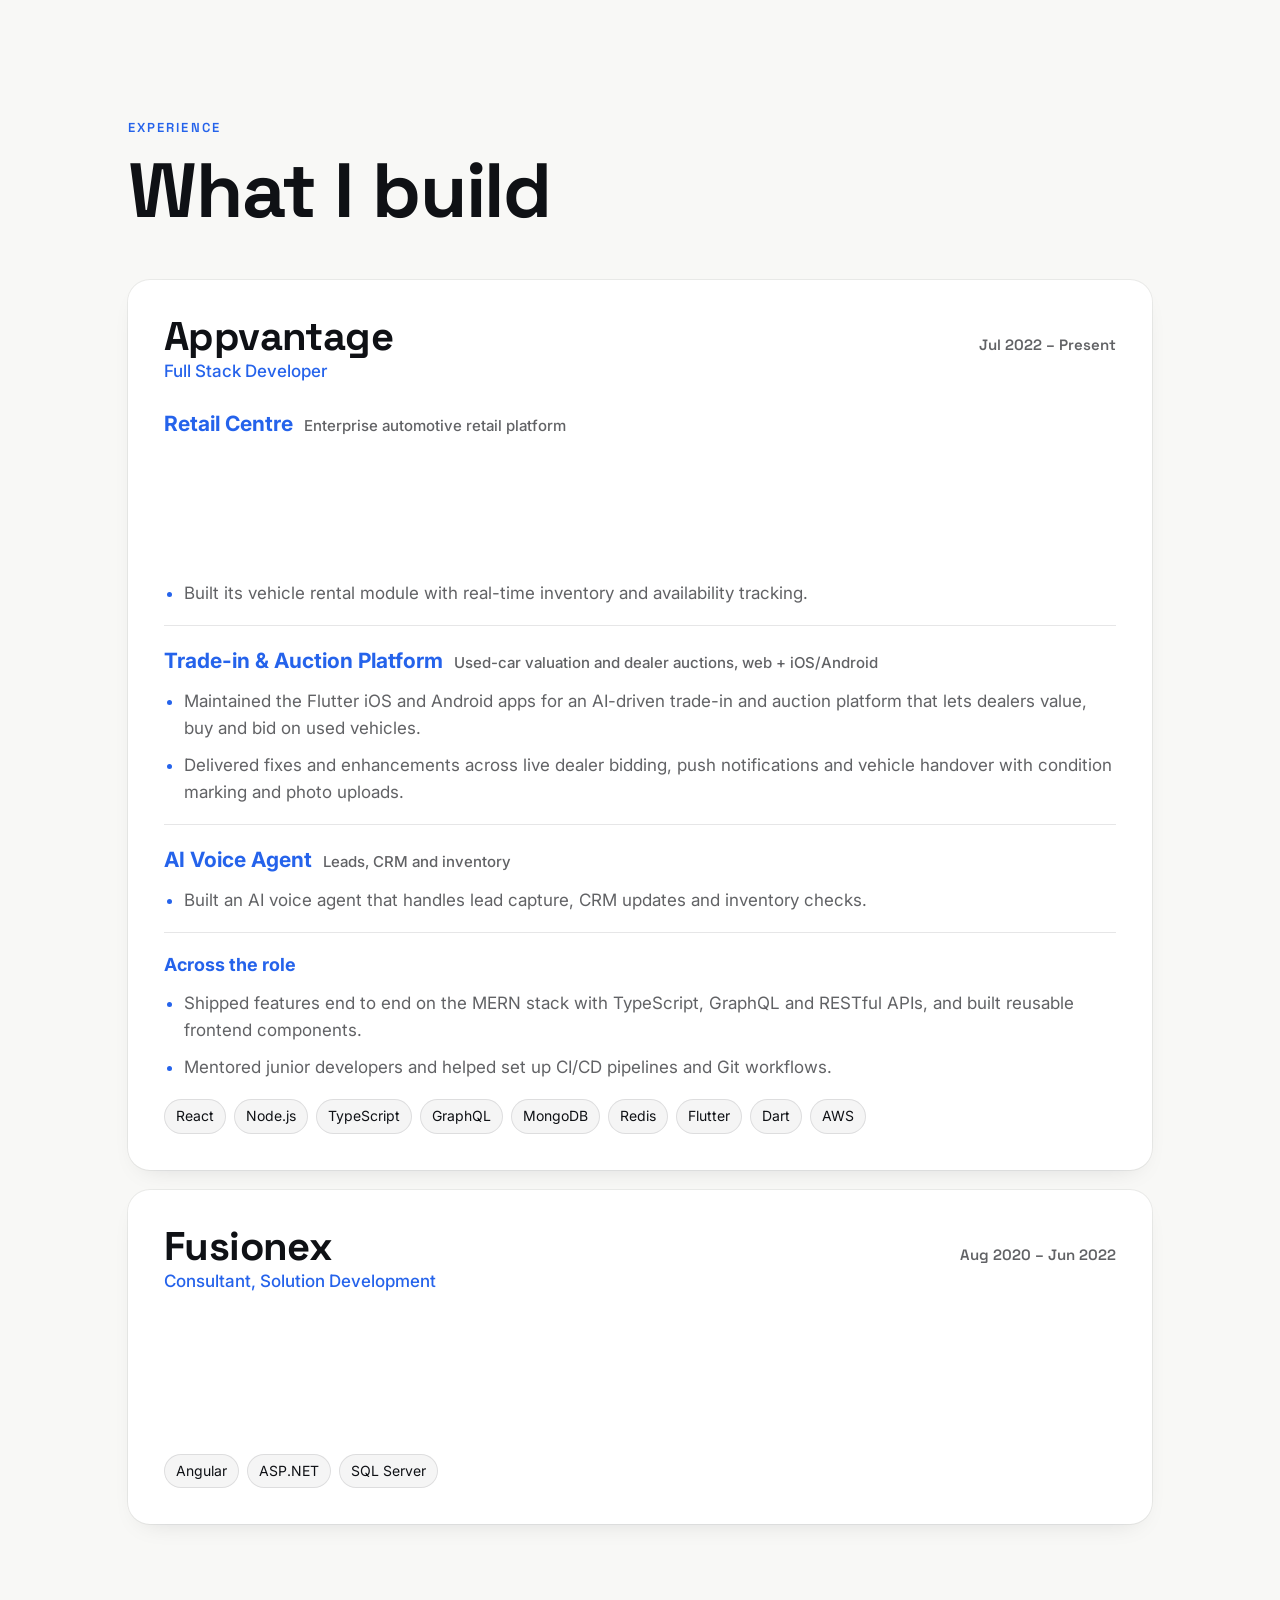
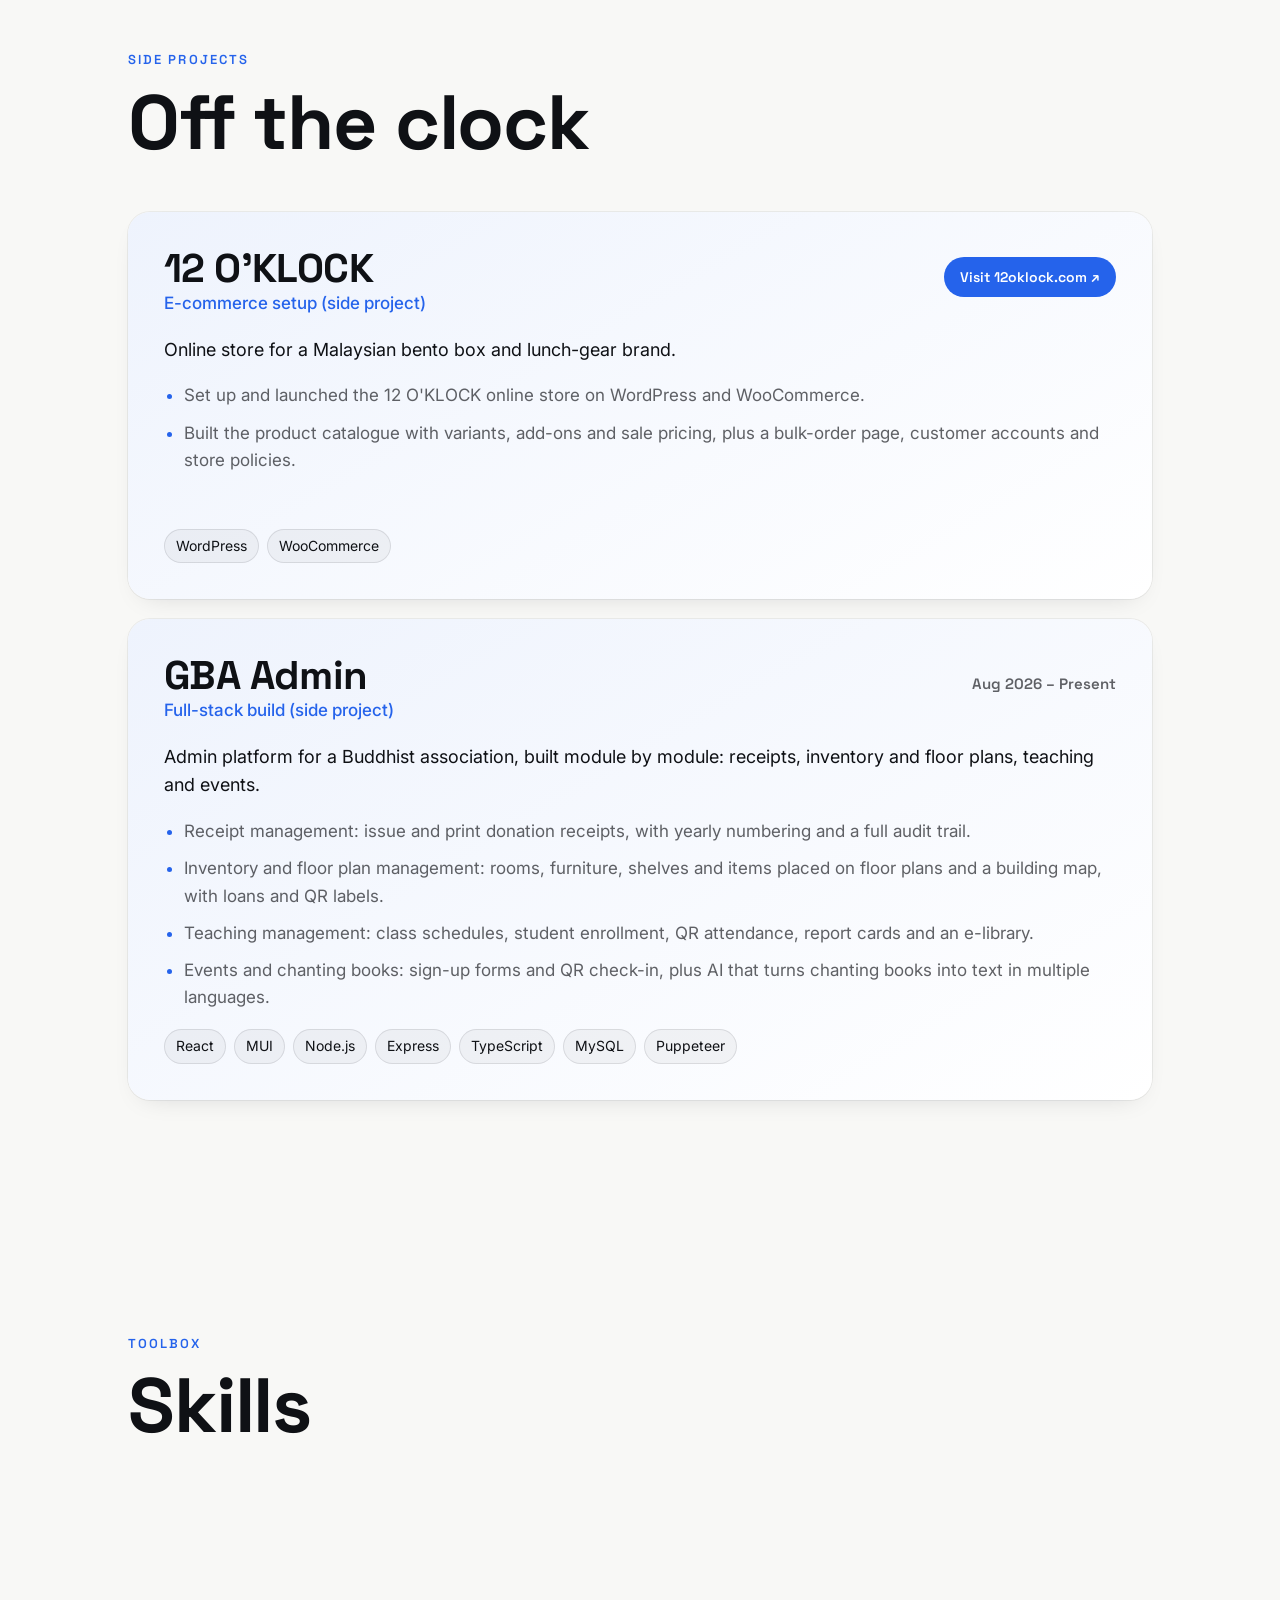
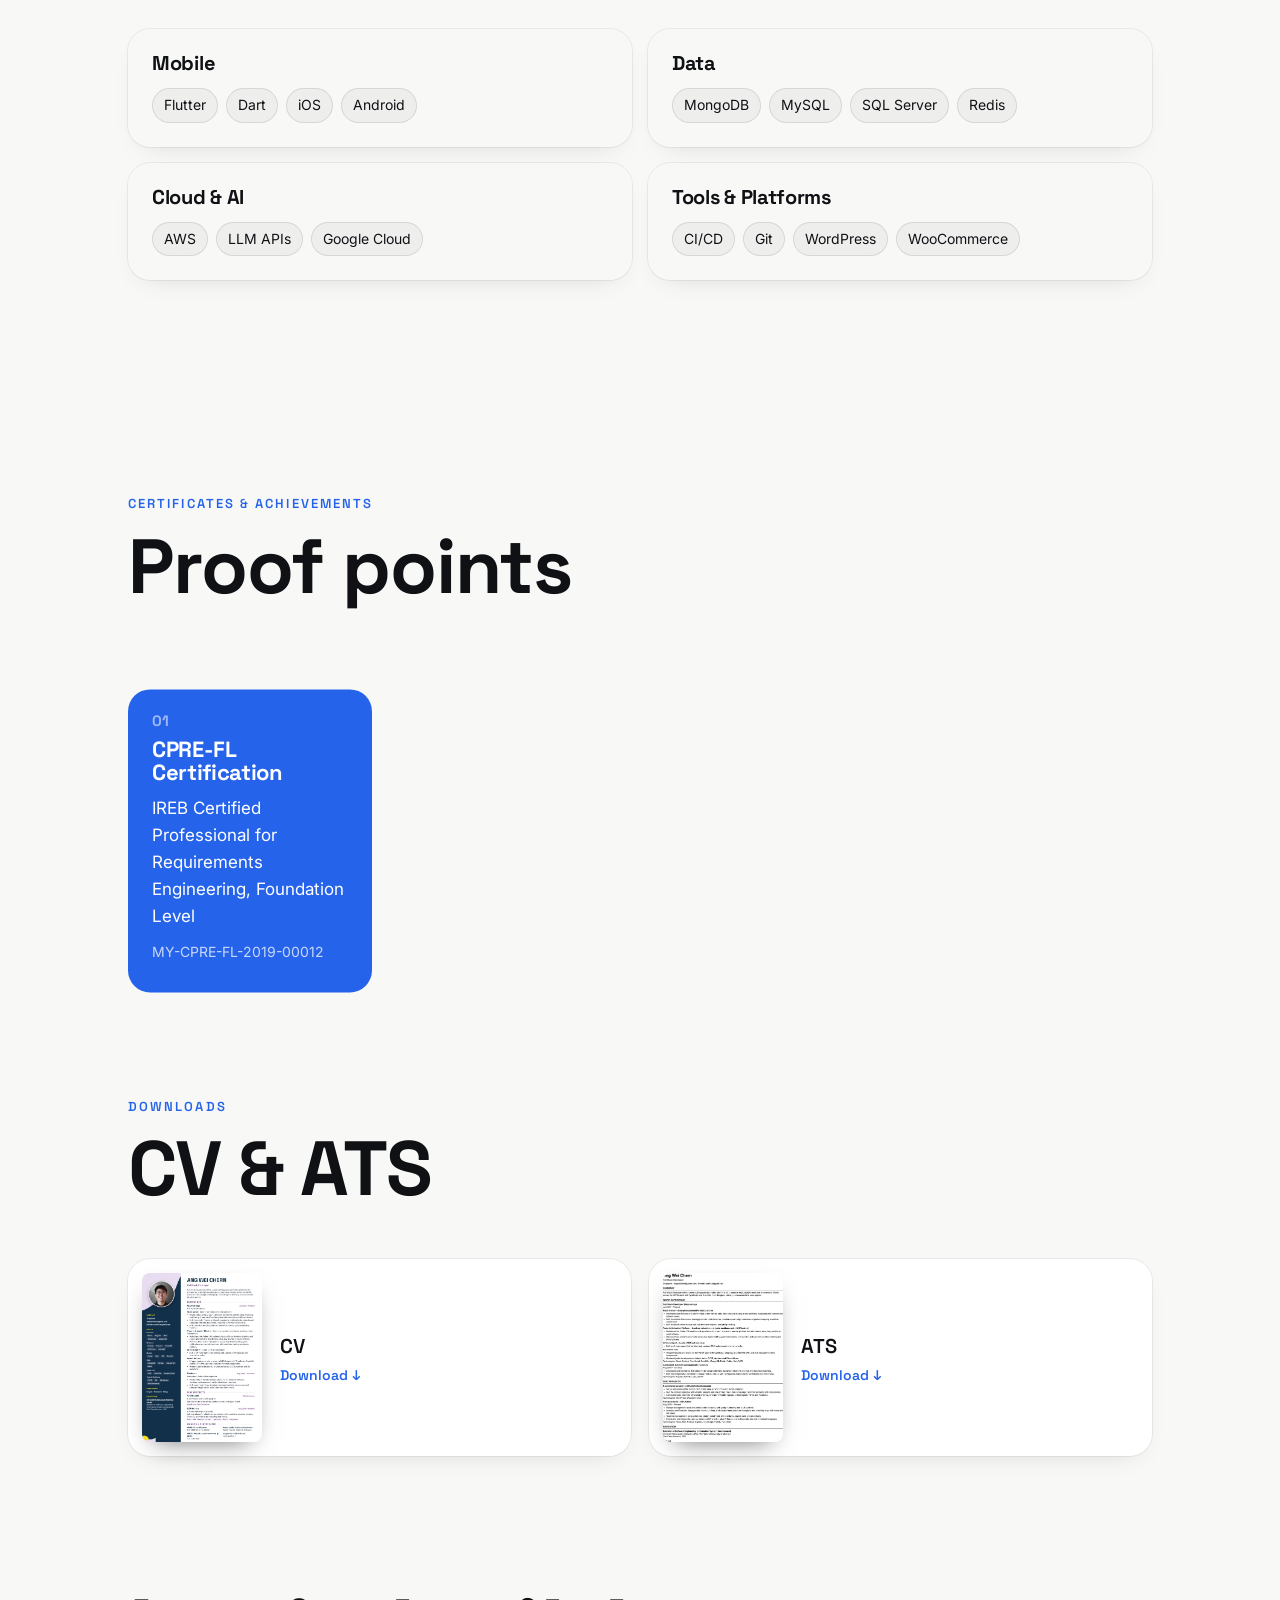
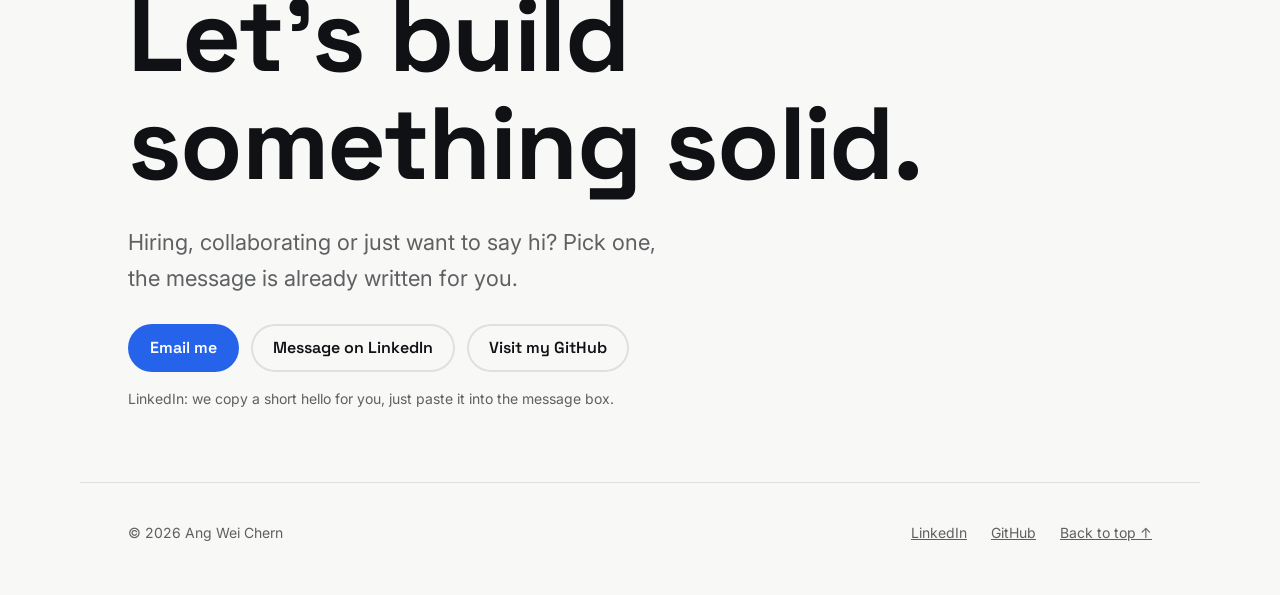
==== commit d68c9765: "Update site 2026-11-15" ====
--- a/index.html
+++ b/index.html
@@ -17,7 +17,7 @@
   <meta property="og:image:height" content="630">
   <meta name="twitter:card" content="summary_large_image">
   <link rel="preconnect" href="https://fonts.googleapis.com"><link rel="preconnect" href="https://fonts.gstatic.com" crossorigin><link href="https://fonts.googleapis.com/css2?family=Inter:wght@400;500;600&family=Space+Grotesk:wght@500;600;700&display=swap" rel="stylesheet">
-  <link rel="stylesheet" href="css/main.css?v=mwhfuubs">
+  <link rel="stylesheet" href="css/main.css?v=mwhzx4yr">
   <noscript><style>[data-reveal],.line{opacity:1!important;transform:none!important}</style></noscript>
 </head>
 <body>
@@ -27,7 +27,7 @@
     <div class="nav__links" id="nav-links">
       <a href="#career">Career</a><a href="#work">Work</a><a href="#side">Side projects</a><a href="#skills">Skills</a><a href="#awards">Awards</a><a href="#cv">CV</a><a href="#contact">Contact</a>
     </div>
-    <a class="btn btn--small" href="downloads/Ang-Wei-Chern-Resume.pdf?v=mwhfuubs" download>Resume</a>
+    <a class="btn btn--small" href="downloads/Ang-Wei-Chern-Resume.pdf?v=mwhzx4yr" download>Resume</a>
   </nav>
 
   <main id="top">
@@ -38,15 +38,15 @@
         <h1 class="hero__name">Ang<br>Wei Chern <span class="hero__alias">(Albert)</span></h1>
         <p class="hero__tag" data-lines>Hi, I'm a full-stack developer<br>who turns complex business workflows<br>into simple, reliable products.</p>
         <div class="hero__cta">
-          <a class="btn" href="downloads/Ang-Wei-Chern-Resume.pdf?v=mwhfuubs" download>Download resume</a>
-          <a class="btn btn--ghost" href="downloads/Ang-Wei-Chern-Resume-ATS.pdf?v=mwhfuubs" download>ATS version</a>
+          <a class="btn" href="downloads/Ang-Wei-Chern-Resume.pdf?v=mwhzx4yr" download>Download resume</a>
+          <a class="btn btn--ghost" href="downloads/Ang-Wei-Chern-Resume-ATS.pdf?v=mwhzx4yr" download>ATS version</a>
           <a class="btn btn--ghost" href="#contact">Contact me</a>
         </div>
       </div>
       <div class="hero__art" aria-hidden="false">
         <span class="blob blob--y" data-parallax="0.12" aria-hidden="true"></span>
         <span class="blob blob--p" data-parallax="-0.08" aria-hidden="true"></span>
-        <figure class="hero__photo" data-parallax="0.04"><img src="images/photo.jpg?v=mwhfuubs" alt="Portrait of Ang Wei Chern" width="400" height="400"></figure>
+        <figure class="hero__photo" data-parallax="0.04"><img src="images/photo.jpg?v=mwhzx4yr" alt="Portrait of Ang Wei Chern" width="400" height="400"></figure>
       </div>
       <a class="hero__cue" href="#stats" aria-label="Scroll to read more"><span></span></a>
     </header>
@@ -64,7 +64,7 @@
       <div class="seq__sticky">
         <div class="seq__copy">
           <p class="eyebrow">Career</p>
-          <h2 class="seq__title" id="career-h">From first-class degree to platform lead.</h2>
+          <h2 class="seq__title" id="career-h">From first-class degree to shipping products end to end.</h2>
           <ol class="seq__list">
             <li class="seq__item" data-seq-item>
               <span class="seq__num">01</span>
@@ -96,9 +96,9 @@
             <circle class="route__dot d2" cx="60" cy="380" r="9"/>
           </svg>
           <div class="seq__cards">
-            <div class="stopcard s0"><span>Degree · 2021</span><i class="stopcard__logo"><img src="images/logos/ukm.png?v=mwhfuubs" alt="" width="72" height="72" loading="lazy"></i><b>The National University of Malaysia</b></div>
-            <div class="stopcard s1"><span>Aug 2020 – Jun 2022</span><i class="stopcard__logo stopcard__logo--wide"><img src="images/logos/fusionex.png?v=mwhfuubs" alt="" width="72" height="72" loading="lazy"></i></div>
-            <div class="stopcard s2"><span>Jul 2022 – Present</span><i class="stopcard__logo"><img src="images/logos/appvantage.png?v=mwhfuubs" alt="" width="72" height="72" loading="lazy"></i><b>Appvantage</b></div>
+            <div class="stopcard s0"><span>Degree · 2021</span><i class="stopcard__logo"><img src="images/logos/ukm.png?v=mwhzx4yr" alt="" width="72" height="72" loading="lazy"></i><b>The National University of Malaysia</b></div>
+            <div class="stopcard s1"><span>Aug 2020 – Jun 2022</span><i class="stopcard__logo stopcard__logo--wide"><img src="images/logos/fusionex.png?v=mwhzx4yr" alt="" width="72" height="72" loading="lazy"></i></div>
+            <div class="stopcard s2"><span>Jul 2022 – Present</span><i class="stopcard__logo"><img src="images/logos/appvantage.png?v=mwhzx4yr" alt="" width="72" height="72" loading="lazy"></i><b>Appvantage</b></div>
           </div>
         </div>
       </div>
@@ -242,12 +242,12 @@
       <p class="eyebrow">Downloads</p>
       <h2 class="cv__title" id="cv-h" data-line-h>CV &amp; ATS</h2>
       <div class="dl">
-        <a class="dl__card" href="downloads/Ang-Wei-Chern-Resume.pdf?v=mwhfuubs" download data-reveal>
-          <img src="images/resume-preview.jpg?v=mwhfuubs" alt="Preview of the CV" width="420" height="594" loading="lazy">
+        <a class="dl__card" href="downloads/Ang-Wei-Chern-Resume.pdf?v=mwhzx4yr" download data-reveal>
+          <img src="images/resume-preview.jpg?v=mwhzx4yr" alt="Preview of the CV" width="420" height="594" loading="lazy">
           <span><b>CV</b></span>
         </a>
-        <a class="dl__card" href="downloads/Ang-Wei-Chern-Resume-ATS.pdf?v=mwhfuubs" download data-reveal>
-          <img src="images/ats-preview.jpg?v=mwhfuubs" alt="Preview of the ATS resume" width="420" height="594" loading="lazy">
+        <a class="dl__card" href="downloads/Ang-Wei-Chern-Resume-ATS.pdf?v=mwhzx4yr" download data-reveal>
+          <img src="images/ats-preview.jpg?v=mwhzx4yr" alt="Preview of the ATS resume" width="420" height="594" loading="lazy">
           <span><b>ATS</b></span>
         </a>
       </div>
@@ -267,6 +267,6 @@
     </section>
   </main>
   <footer class="foot"><span>© 2026 Ang Wei Chern</span><span class="foot__links"><a href="https://linkedin.com/in/angweichern" target="_blank" rel="noopener">LinkedIn</a><a href="https://github.com/AlbertWC" target="_blank" rel="noopener">GitHub</a><a href="#top">Back to top ↑</a></span></footer>
-  <script type="module" src="js/main.js?v=mwhfuubs"></script>
+  <script type="module" src="js/main.js?v=mwhzx4yr"></script>
 </body>
 </html>
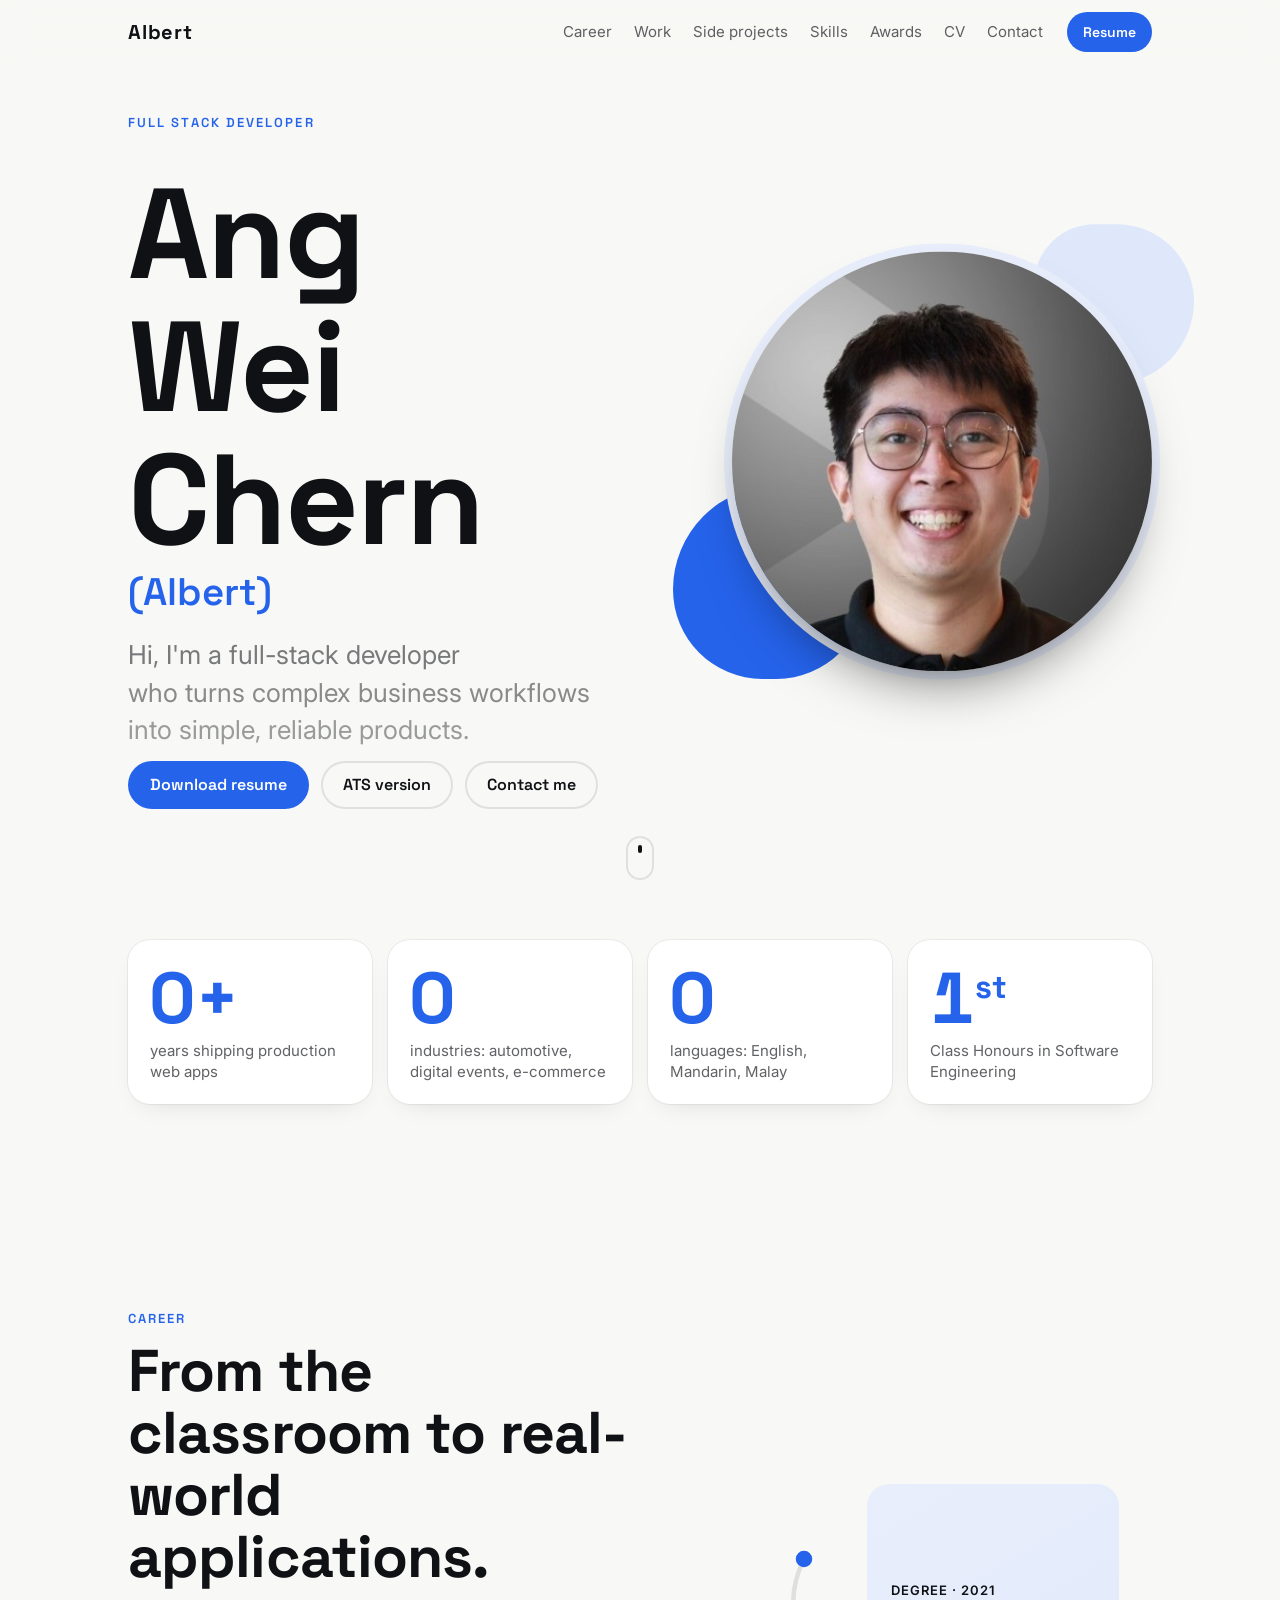
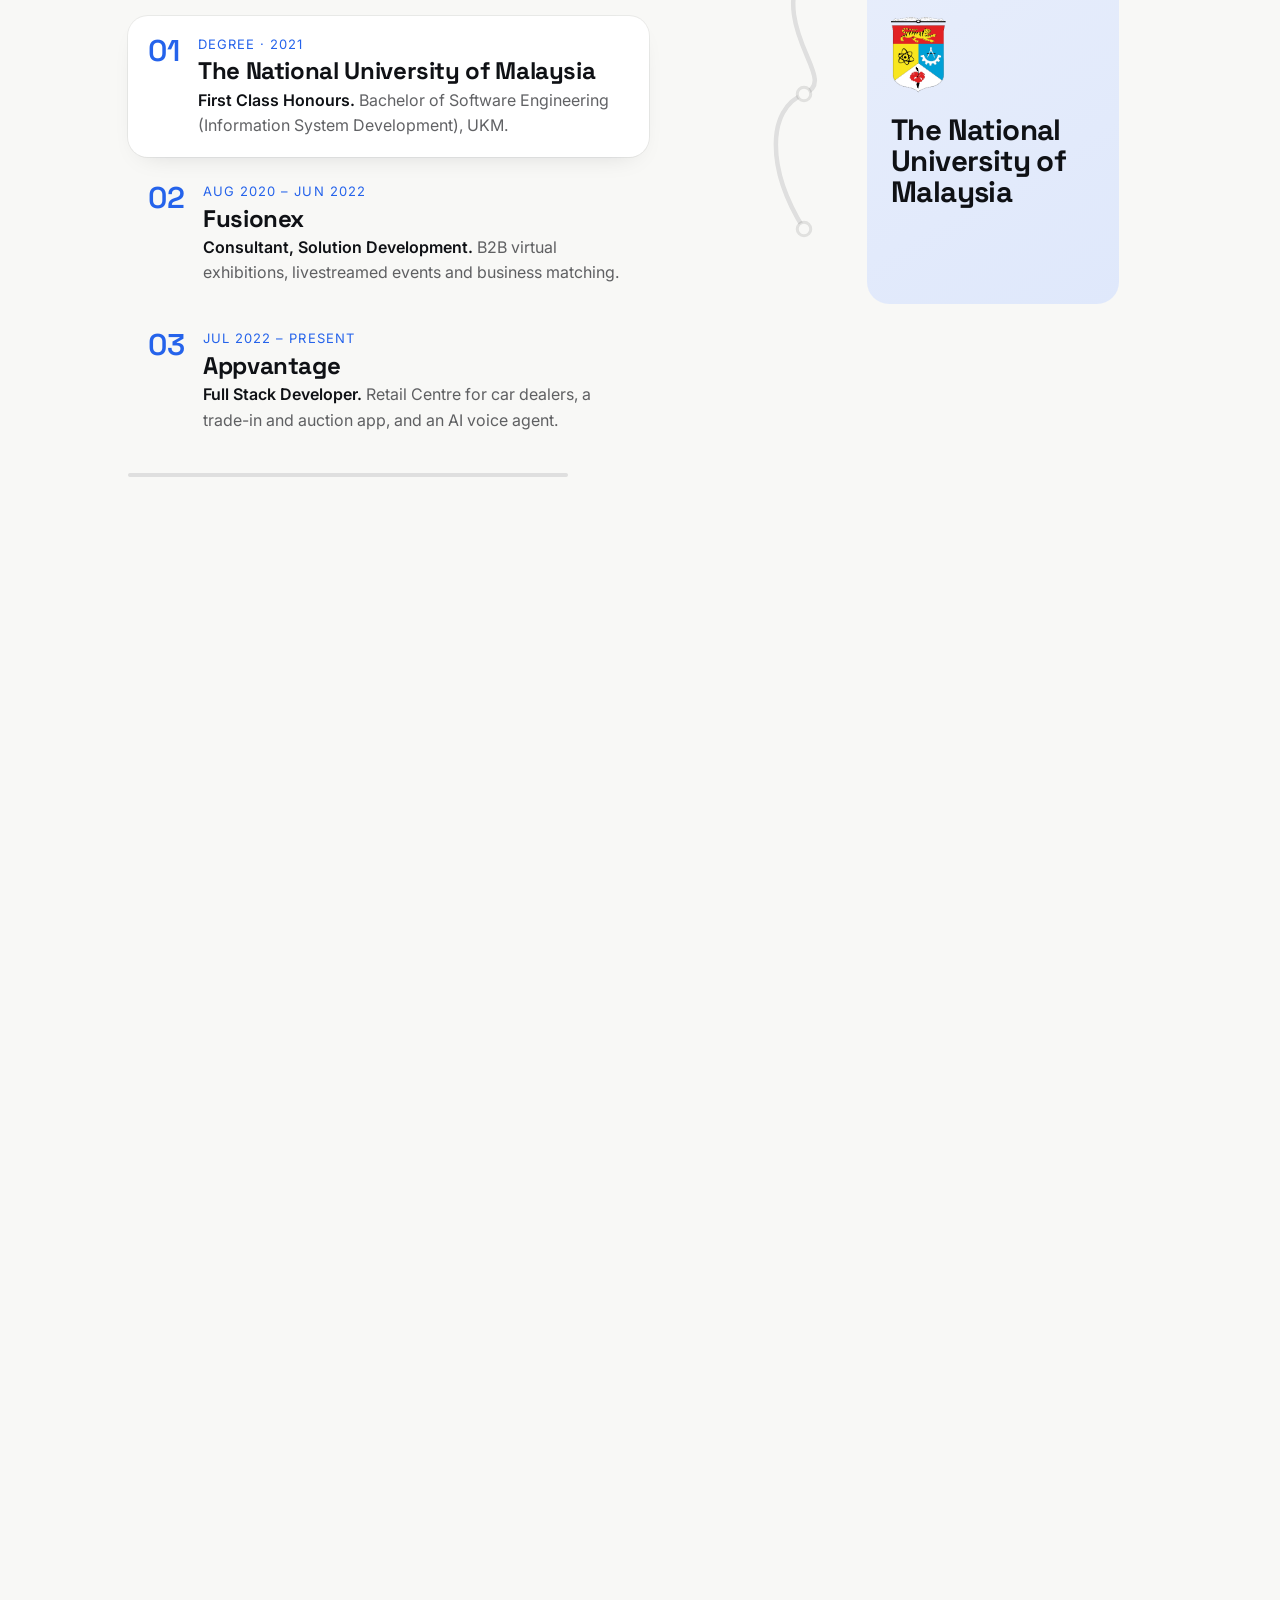
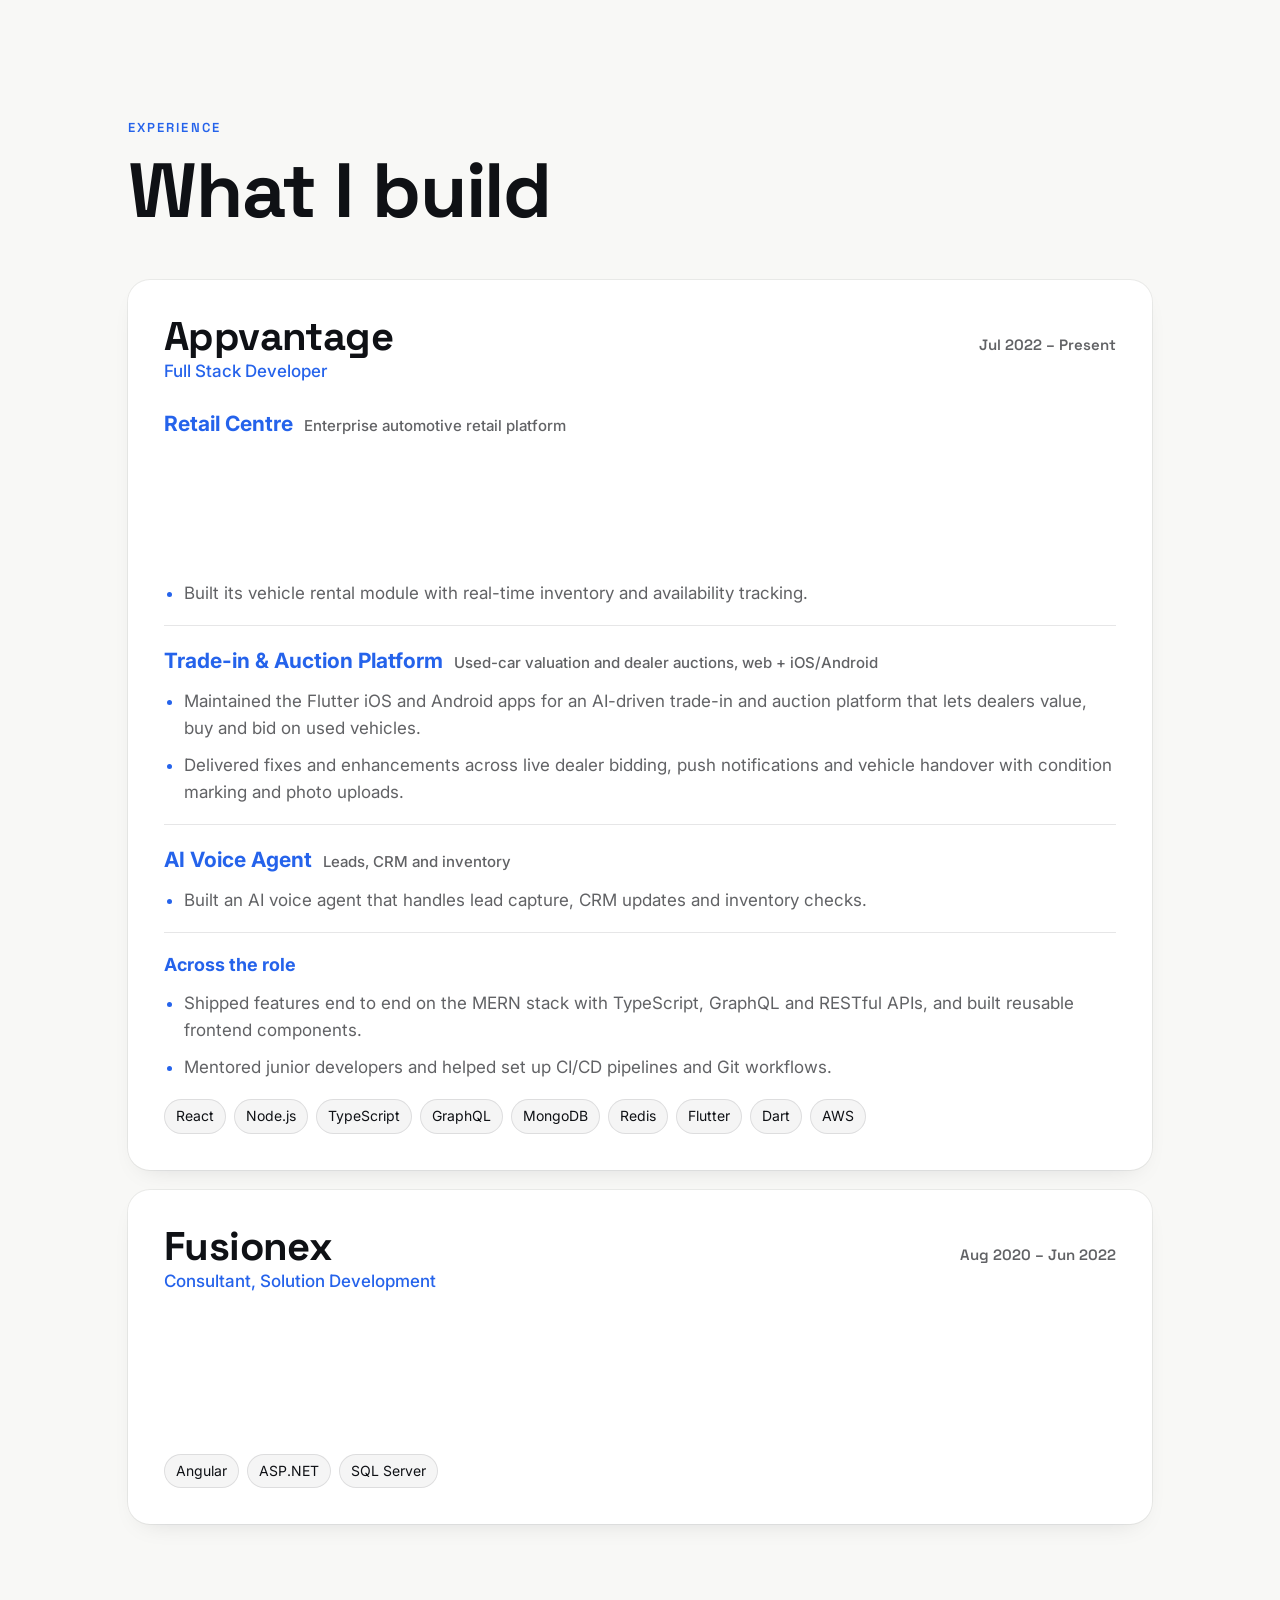
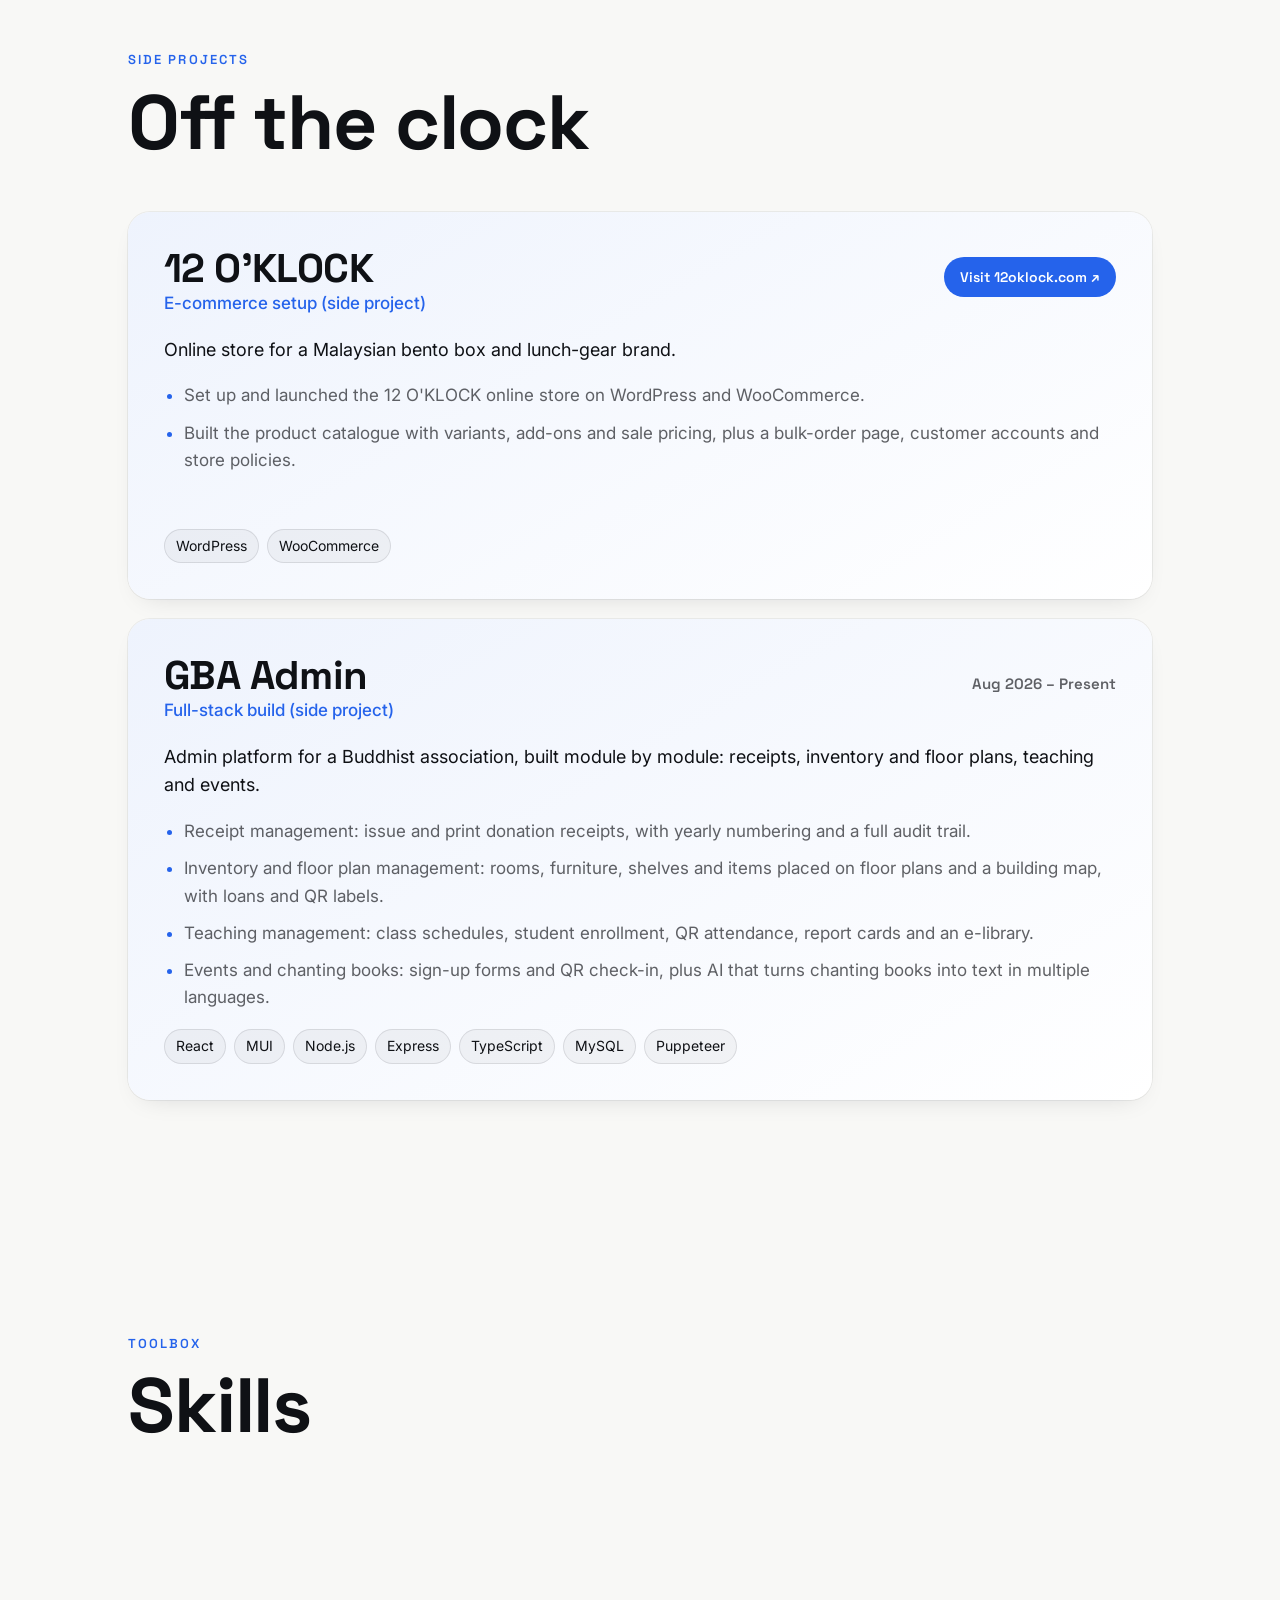
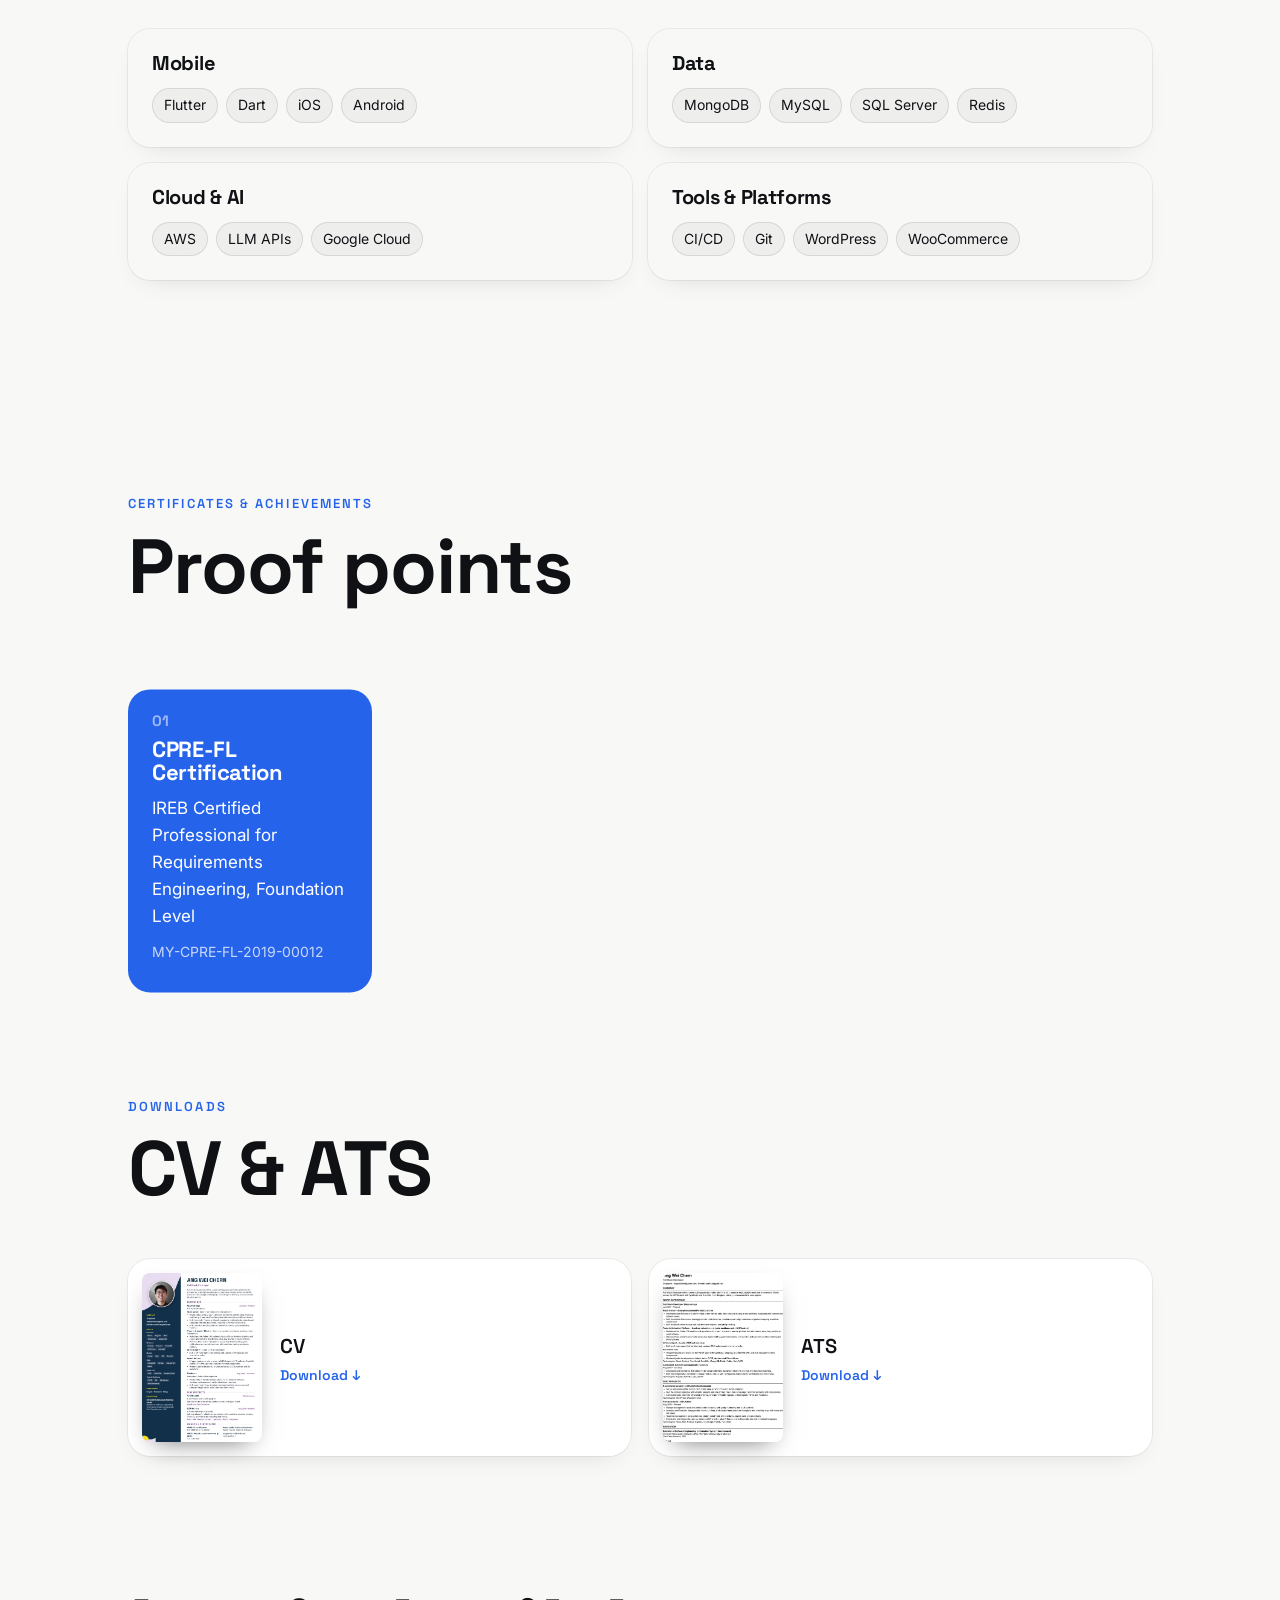
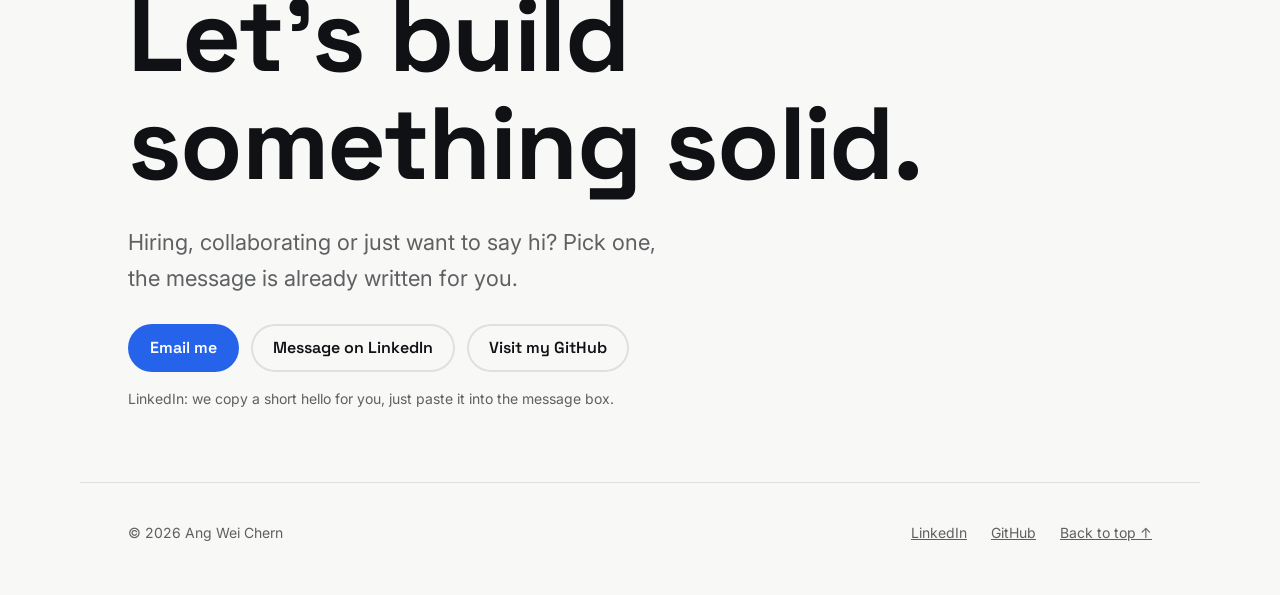
==== commit d962901d: "Update site 2026-11-16" ====
--- a/index.html
+++ b/index.html
@@ -17,7 +17,7 @@
   <meta property="og:image:height" content="630">
   <meta name="twitter:card" content="summary_large_image">
   <link rel="preconnect" href="https://fonts.googleapis.com"><link rel="preconnect" href="https://fonts.gstatic.com" crossorigin><link href="https://fonts.googleapis.com/css2?family=Inter:wght@400;500;600&family=Space+Grotesk:wght@500;600;700&display=swap" rel="stylesheet">
-  <link rel="stylesheet" href="css/main.css?v=mwhzx4yr">
+  <link rel="stylesheet" href="css/main.css?v=mwiewx84">
   <noscript><style>[data-reveal],.line{opacity:1!important;transform:none!important}</style></noscript>
 </head>
 <body>
@@ -27,7 +27,7 @@
     <div class="nav__links" id="nav-links">
       <a href="#career">Career</a><a href="#work">Work</a><a href="#side">Side projects</a><a href="#skills">Skills</a><a href="#awards">Awards</a><a href="#cv">CV</a><a href="#contact">Contact</a>
     </div>
-    <a class="btn btn--small" href="downloads/Ang-Wei-Chern-Resume.pdf?v=mwhzx4yr" download>Resume</a>
+    <a class="btn btn--small" href="downloads/Ang-Wei-Chern-Resume.pdf?v=mwiewx84" download>Resume</a>
   </nav>
 
   <main id="top">
@@ -38,15 +38,15 @@
         <h1 class="hero__name">Ang<br>Wei Chern <span class="hero__alias">(Albert)</span></h1>
         <p class="hero__tag" data-lines>Hi, I'm a full-stack developer<br>who turns complex business workflows<br>into simple, reliable products.</p>
         <div class="hero__cta">
-          <a class="btn" href="downloads/Ang-Wei-Chern-Resume.pdf?v=mwhzx4yr" download>Download resume</a>
-          <a class="btn btn--ghost" href="downloads/Ang-Wei-Chern-Resume-ATS.pdf?v=mwhzx4yr" download>ATS version</a>
+          <a class="btn" href="downloads/Ang-Wei-Chern-Resume.pdf?v=mwiewx84" download>Download resume</a>
+          <a class="btn btn--ghost" href="downloads/Ang-Wei-Chern-Resume-ATS.pdf?v=mwiewx84" download>ATS version</a>
           <a class="btn btn--ghost" href="#contact">Contact me</a>
         </div>
       </div>
       <div class="hero__art" aria-hidden="false">
         <span class="blob blob--y" data-parallax="0.12" aria-hidden="true"></span>
         <span class="blob blob--p" data-parallax="-0.08" aria-hidden="true"></span>
-        <figure class="hero__photo" data-parallax="0.04"><img src="images/photo.jpg?v=mwhzx4yr" alt="Portrait of Ang Wei Chern" width="400" height="400"></figure>
+        <figure class="hero__photo" data-parallax="0.04"><img src="images/photo.jpg?v=mwiewx84" alt="Portrait of Ang Wei Chern" width="400" height="400"></figure>
       </div>
       <a class="hero__cue" href="#stats" aria-label="Scroll to read more"><span></span></a>
     </header>
@@ -64,7 +64,7 @@
       <div class="seq__sticky">
         <div class="seq__copy">
           <p class="eyebrow">Career</p>
-          <h2 class="seq__title" id="career-h">From first-class degree to shipping products end to end.</h2>
+          <h2 class="seq__title" id="career-h">From the classroom to real-world applications.</h2>
           <ol class="seq__list">
             <li class="seq__item" data-seq-item>
               <span class="seq__num">01</span>
@@ -96,9 +96,9 @@
             <circle class="route__dot d2" cx="60" cy="380" r="9"/>
           </svg>
           <div class="seq__cards">
-            <div class="stopcard s0"><span>Degree · 2021</span><i class="stopcard__logo"><img src="images/logos/ukm.png?v=mwhzx4yr" alt="" width="72" height="72" loading="lazy"></i><b>The National University of Malaysia</b></div>
-            <div class="stopcard s1"><span>Aug 2020 – Jun 2022</span><i class="stopcard__logo stopcard__logo--wide"><img src="images/logos/fusionex.png?v=mwhzx4yr" alt="" width="72" height="72" loading="lazy"></i></div>
-            <div class="stopcard s2"><span>Jul 2022 – Present</span><i class="stopcard__logo"><img src="images/logos/appvantage.png?v=mwhzx4yr" alt="" width="72" height="72" loading="lazy"></i><b>Appvantage</b></div>
+            <div class="stopcard s0"><span>Degree · 2021</span><i class="stopcard__logo"><img src="images/logos/ukm.png?v=mwiewx84" alt="" width="72" height="72" loading="lazy"></i><b>The National University of Malaysia</b></div>
+            <div class="stopcard s1"><span>Aug 2020 – Jun 2022</span><i class="stopcard__logo stopcard__logo--wide"><img src="images/logos/fusionex.png?v=mwiewx84" alt="" width="72" height="72" loading="lazy"></i></div>
+            <div class="stopcard s2"><span>Jul 2022 – Present</span><i class="stopcard__logo"><img src="images/logos/appvantage.png?v=mwiewx84" alt="" width="72" height="72" loading="lazy"></i><b>Appvantage</b></div>
           </div>
         </div>
       </div>
@@ -242,12 +242,12 @@
       <p class="eyebrow">Downloads</p>
       <h2 class="cv__title" id="cv-h" data-line-h>CV &amp; ATS</h2>
       <div class="dl">
-        <a class="dl__card" href="downloads/Ang-Wei-Chern-Resume.pdf?v=mwhzx4yr" download data-reveal>
-          <img src="images/resume-preview.jpg?v=mwhzx4yr" alt="Preview of the CV" width="420" height="594" loading="lazy">
+        <a class="dl__card" href="downloads/Ang-Wei-Chern-Resume.pdf?v=mwiewx84" download data-reveal>
+          <img src="images/resume-preview.jpg?v=mwiewx84" alt="Preview of the CV" width="420" height="594" loading="lazy">
           <span><b>CV</b></span>
         </a>
-        <a class="dl__card" href="downloads/Ang-Wei-Chern-Resume-ATS.pdf?v=mwhzx4yr" download data-reveal>
-          <img src="images/ats-preview.jpg?v=mwhzx4yr" alt="Preview of the ATS resume" width="420" height="594" loading="lazy">
+        <a class="dl__card" href="downloads/Ang-Wei-Chern-Resume-ATS.pdf?v=mwiewx84" download data-reveal>
+          <img src="images/ats-preview.jpg?v=mwiewx84" alt="Preview of the ATS resume" width="420" height="594" loading="lazy">
           <span><b>ATS</b></span>
         </a>
       </div>
@@ -267,6 +267,6 @@
     </section>
   </main>
   <footer class="foot"><span>© 2026 Ang Wei Chern</span><span class="foot__links"><a href="https://linkedin.com/in/angweichern" target="_blank" rel="noopener">LinkedIn</a><a href="https://github.com/AlbertWC" target="_blank" rel="noopener">GitHub</a><a href="#top">Back to top ↑</a></span></footer>
-  <script type="module" src="js/main.js?v=mwhzx4yr"></script>
+  <script type="module" src="js/main.js?v=mwiewx84"></script>
 </body>
 </html>
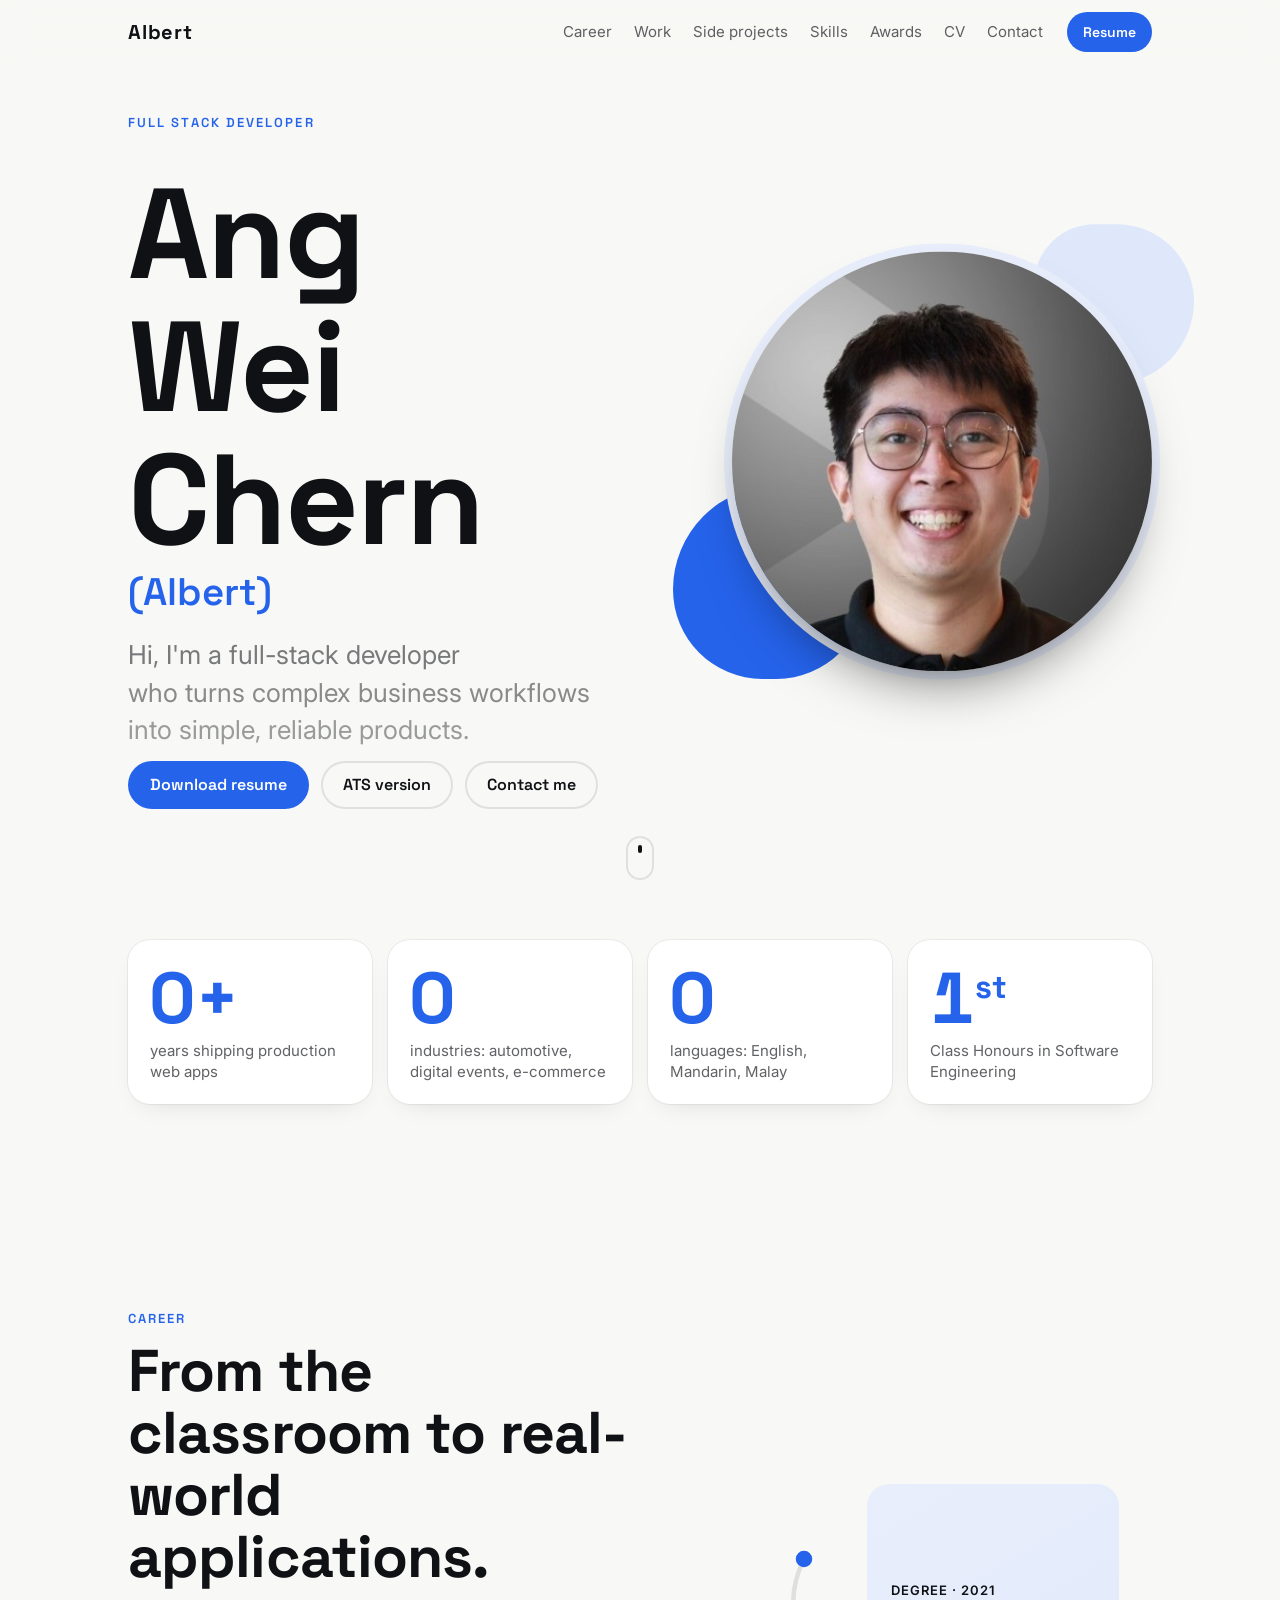
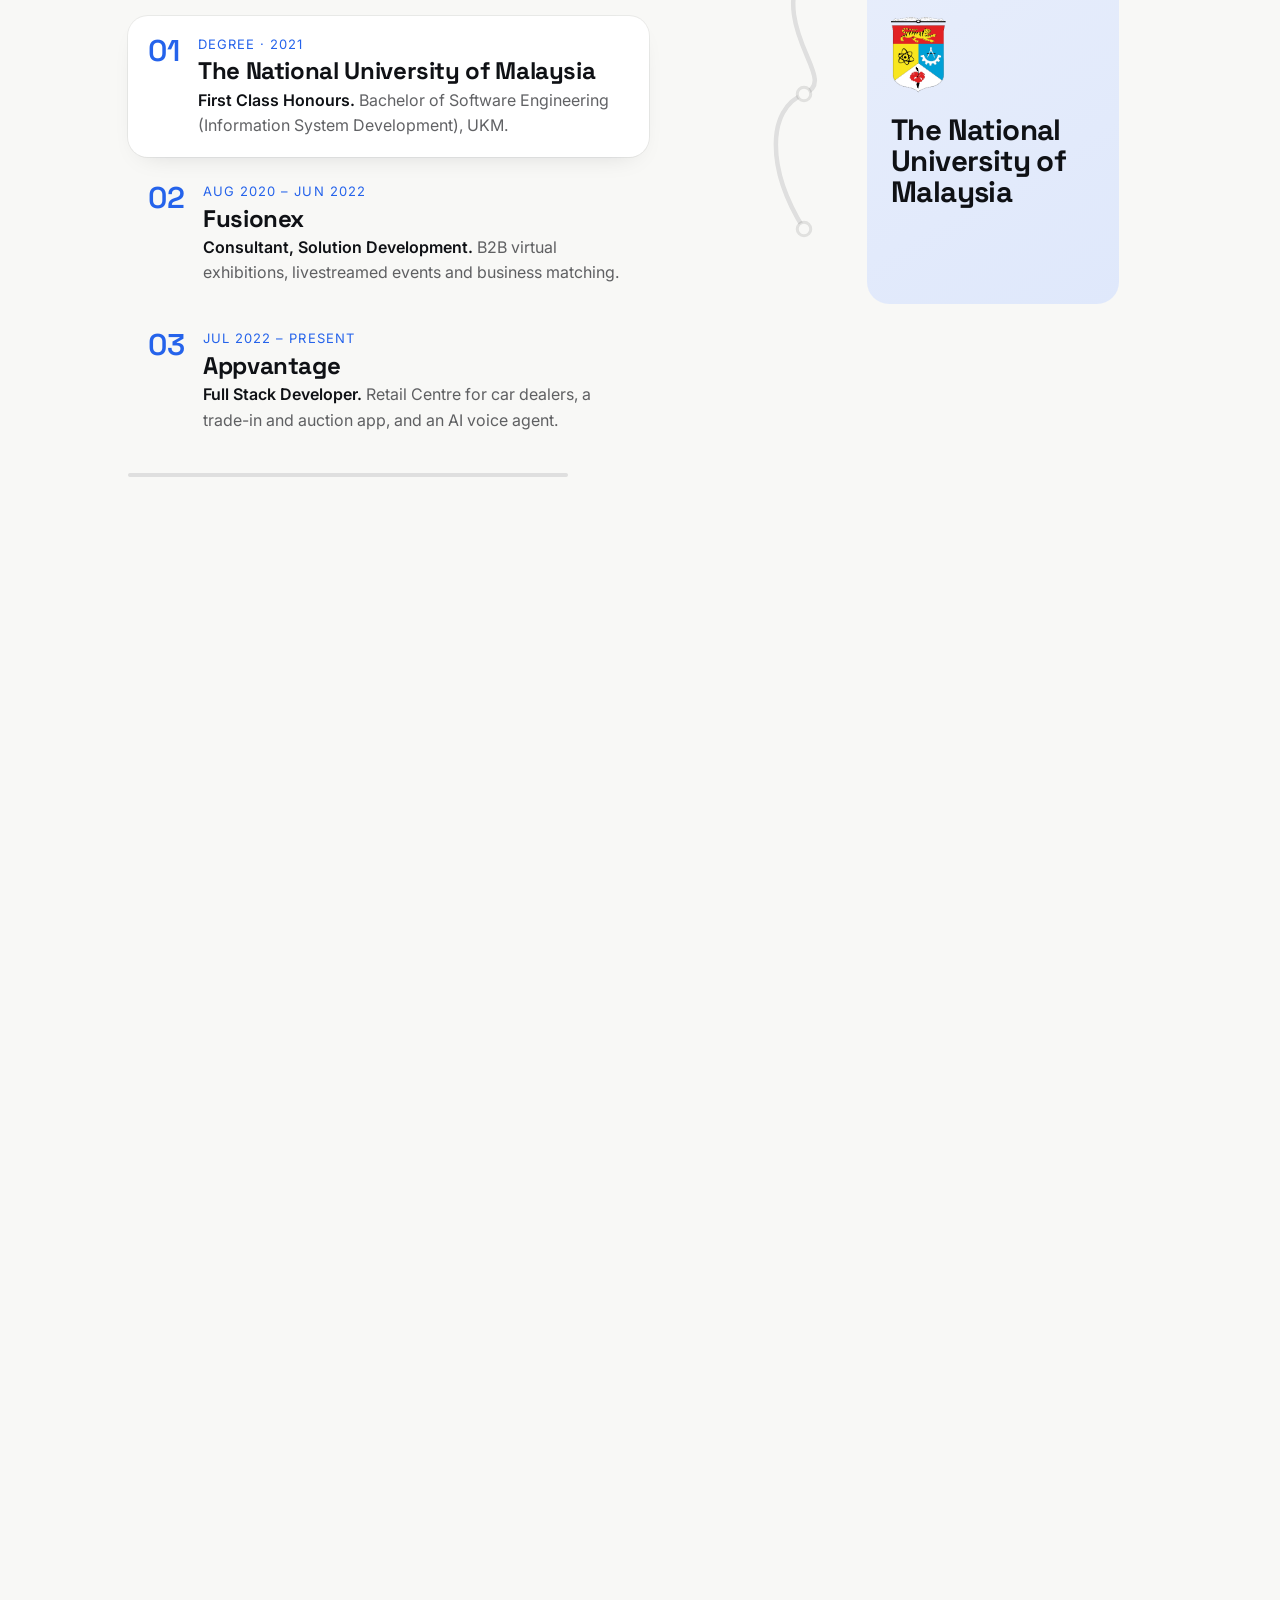
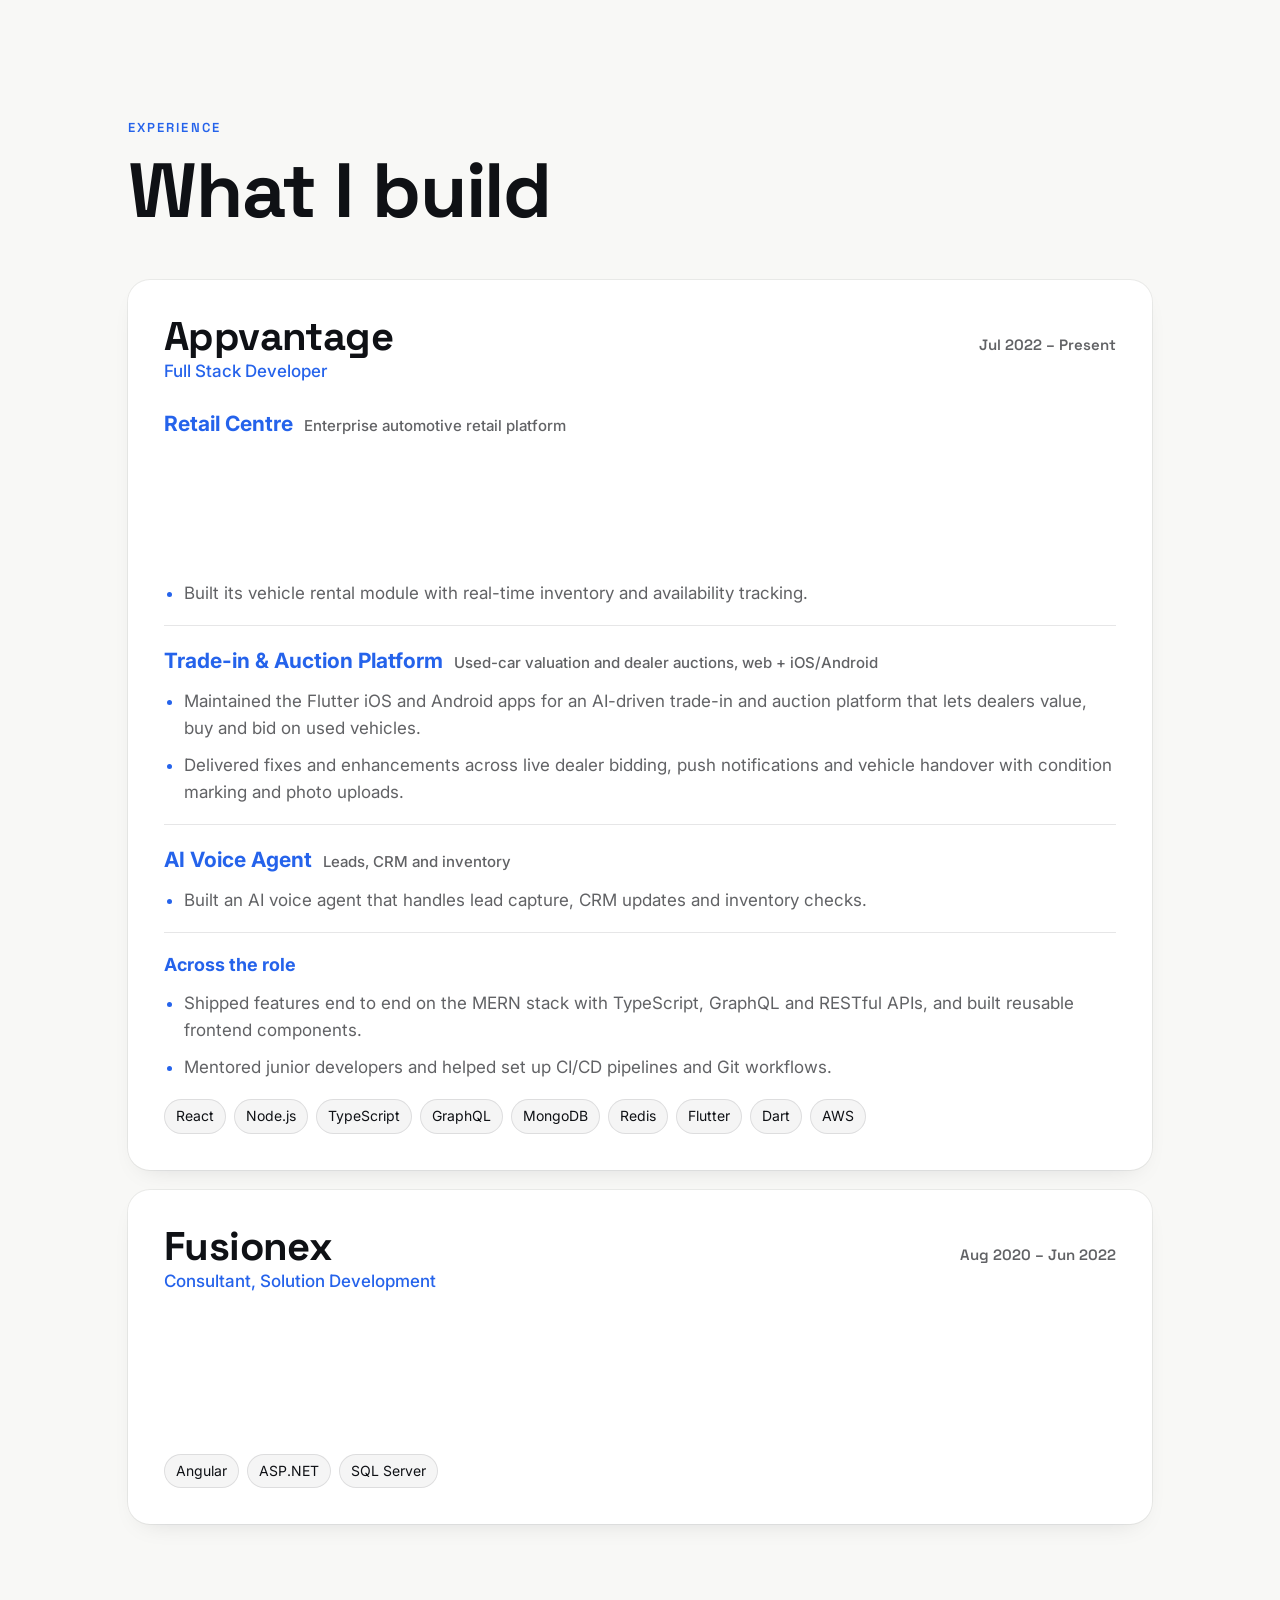
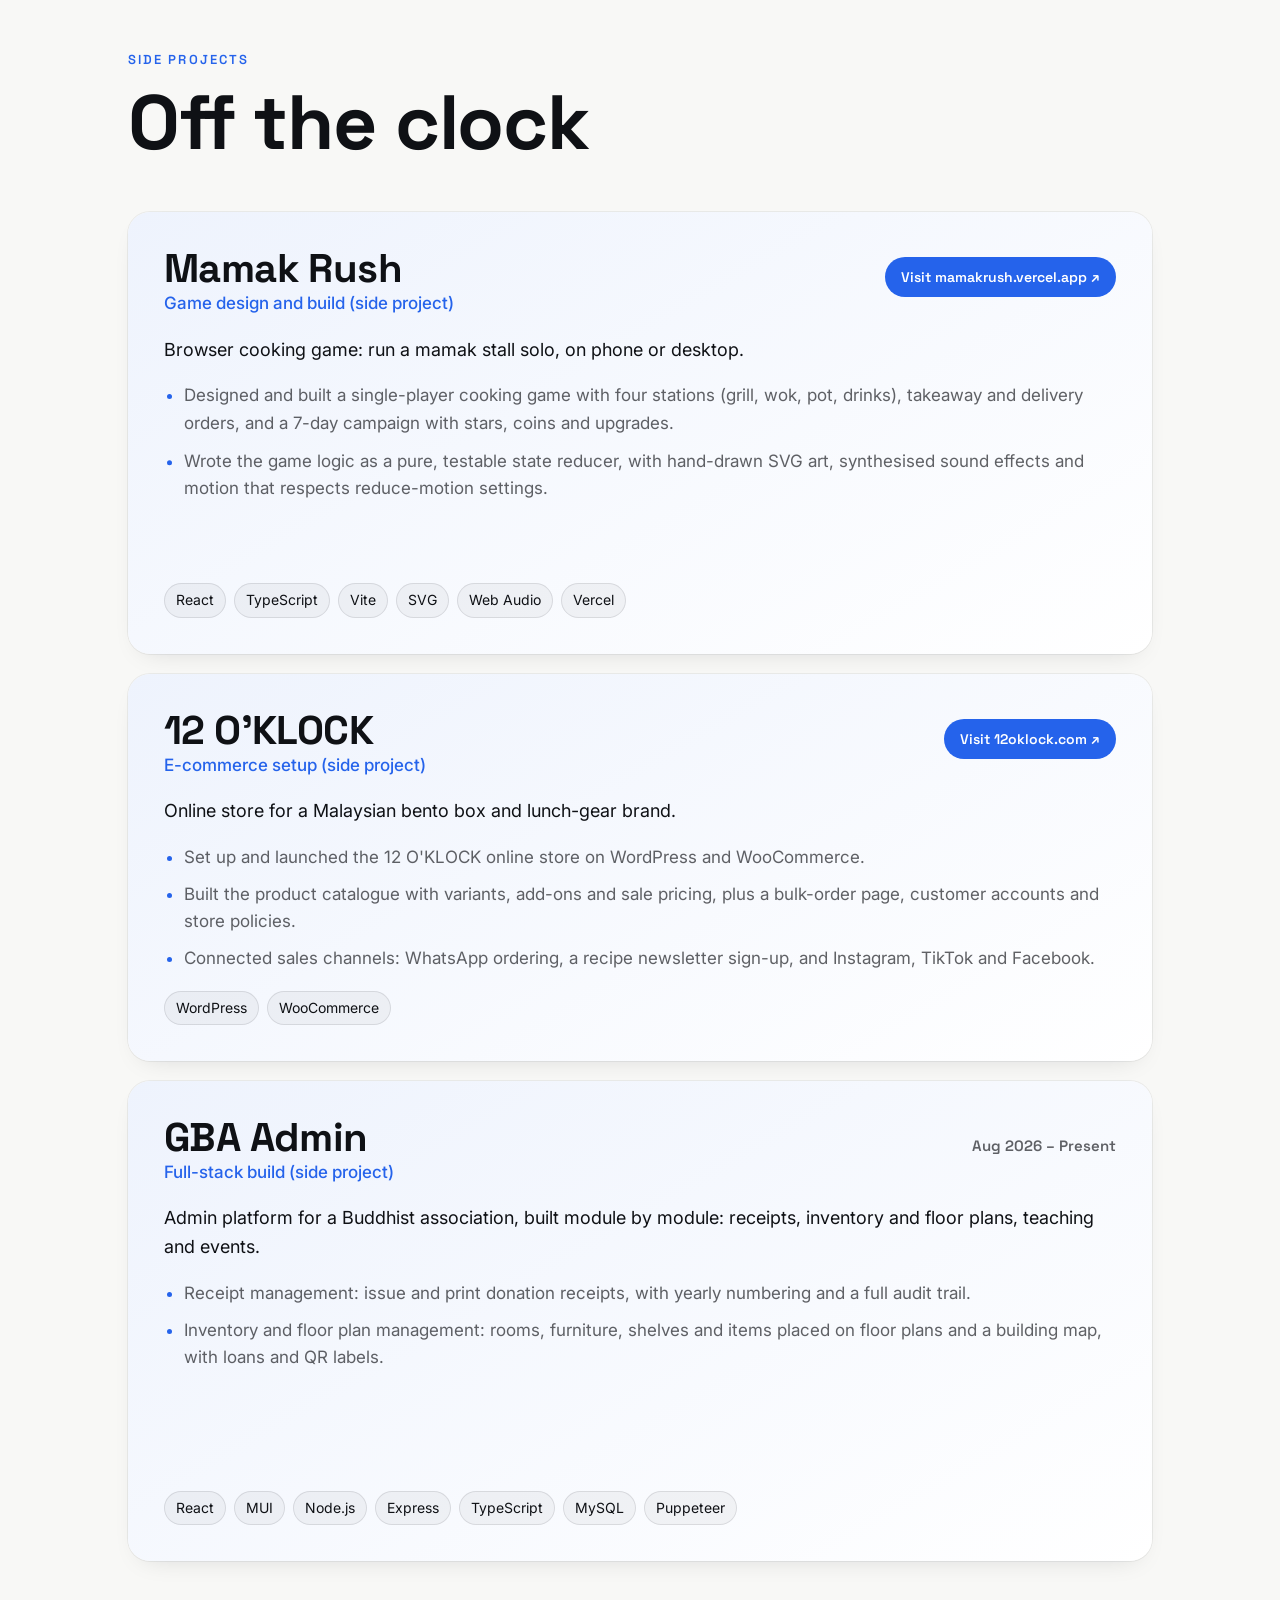
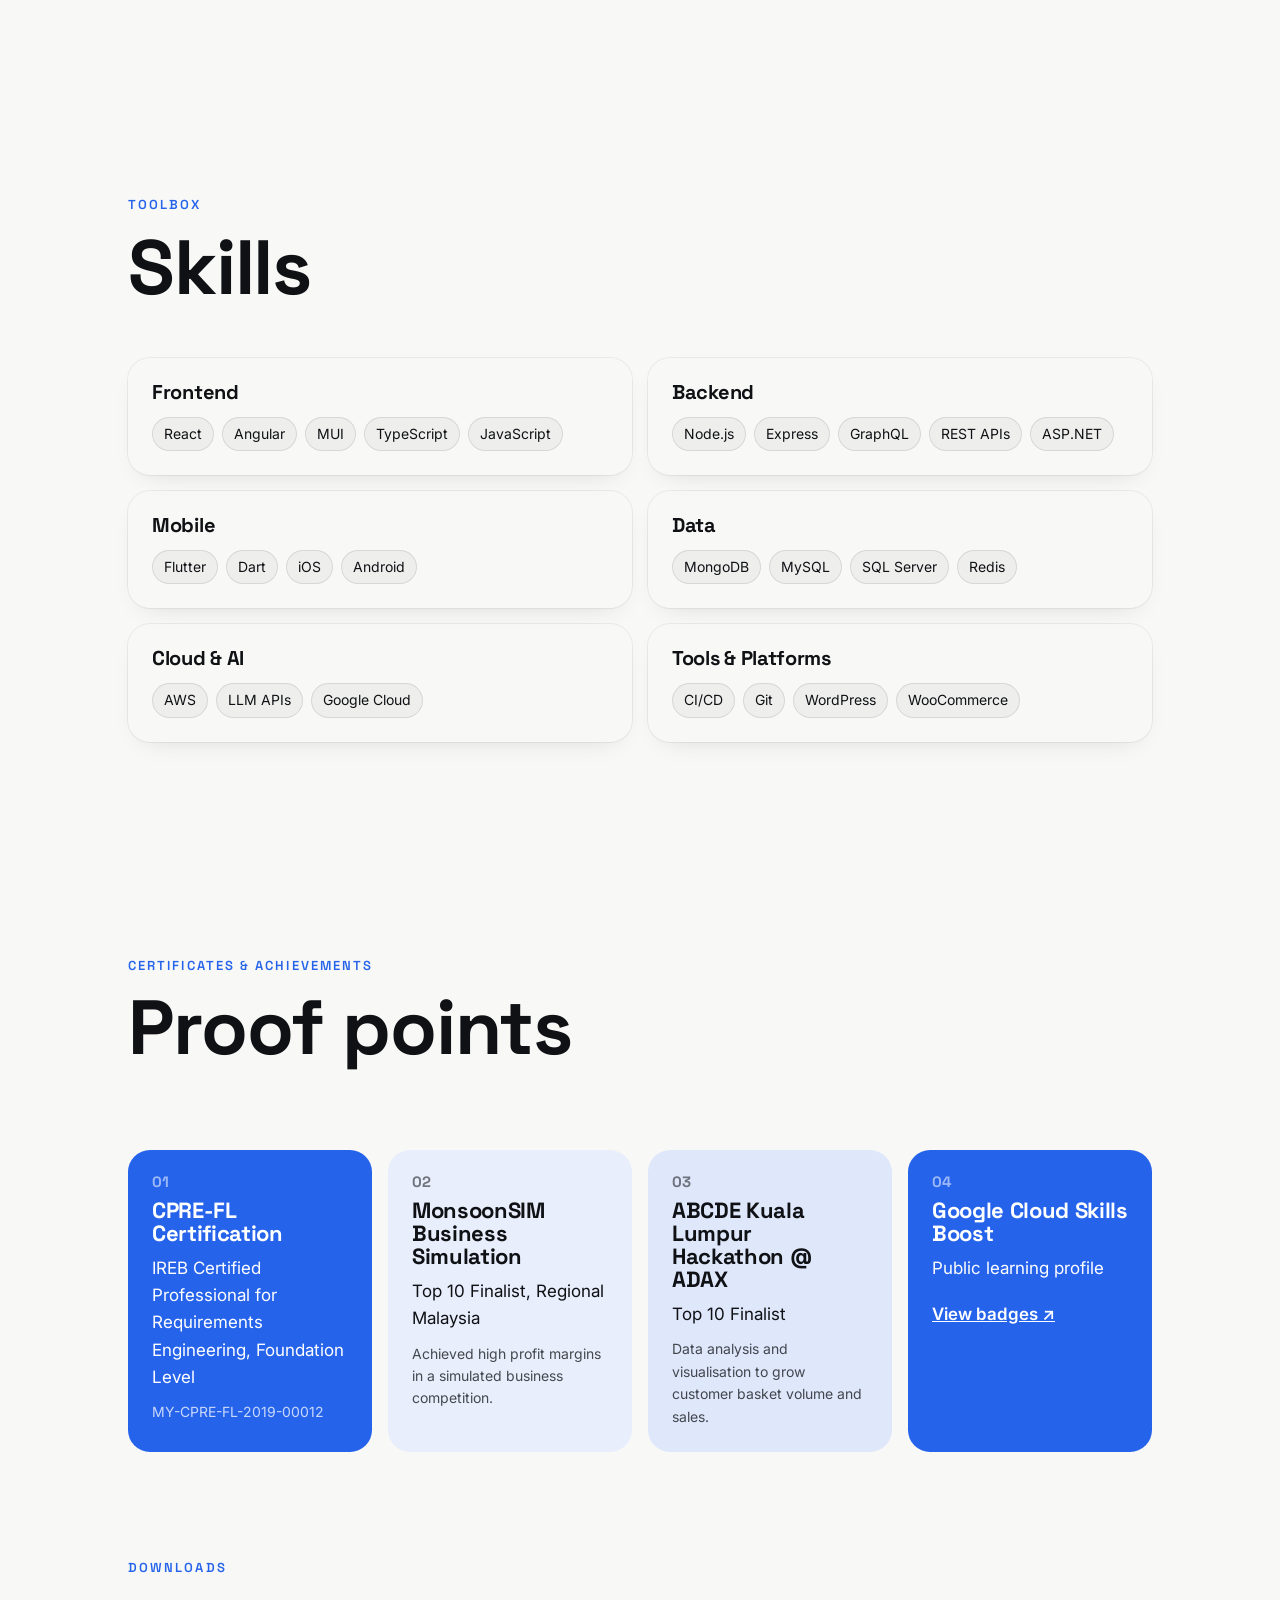
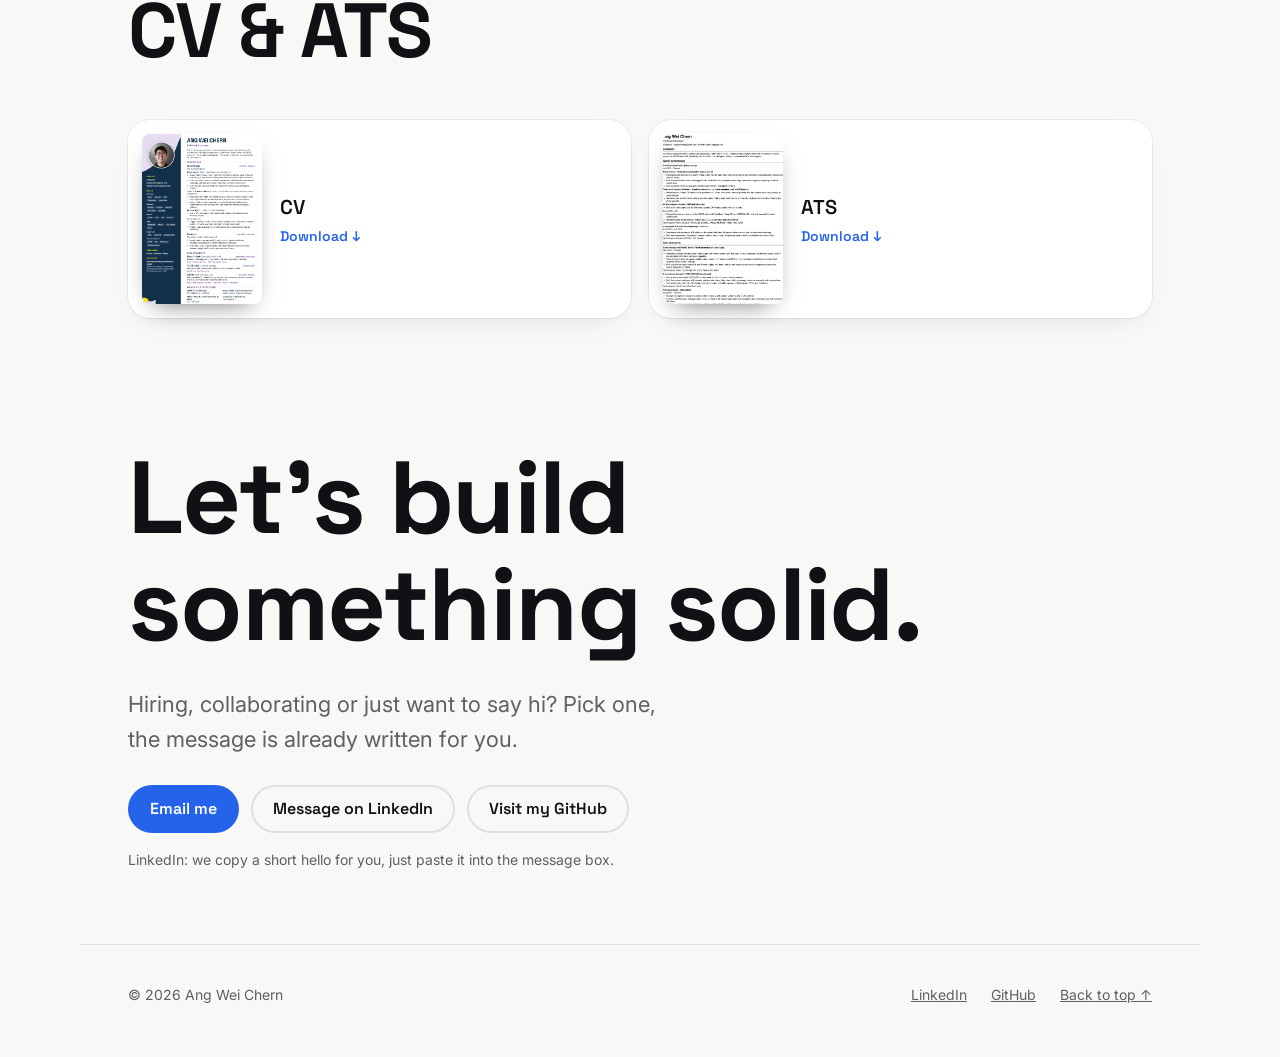
==== commit d631d514: "Update site 2026-11-20" ====
--- a/index.html
+++ b/index.html
@@ -17,7 +17,7 @@
   <meta property="og:image:height" content="630">
   <meta name="twitter:card" content="summary_large_image">
   <link rel="preconnect" href="https://fonts.googleapis.com"><link rel="preconnect" href="https://fonts.gstatic.com" crossorigin><link href="https://fonts.googleapis.com/css2?family=Inter:wght@400;500;600&family=Space+Grotesk:wght@500;600;700&display=swap" rel="stylesheet">
-  <link rel="stylesheet" href="css/main.css?v=mwiewx84">
+  <link rel="stylesheet" href="css/main.css?v=mwoxmc15">
   <noscript><style>[data-reveal],.line{opacity:1!important;transform:none!important}</style></noscript>
 </head>
 <body>
@@ -27,7 +27,7 @@
     <div class="nav__links" id="nav-links">
       <a href="#career">Career</a><a href="#work">Work</a><a href="#side">Side projects</a><a href="#skills">Skills</a><a href="#awards">Awards</a><a href="#cv">CV</a><a href="#contact">Contact</a>
     </div>
-    <a class="btn btn--small" href="downloads/Ang-Wei-Chern-Resume.pdf?v=mwiewx84" download>Resume</a>
+    <a class="btn btn--small" href="downloads/Ang-Wei-Chern-Resume.pdf?v=mwoxmc15" download>Resume</a>
   </nav>
 
   <main id="top">
@@ -38,15 +38,15 @@
         <h1 class="hero__name">Ang<br>Wei Chern <span class="hero__alias">(Albert)</span></h1>
         <p class="hero__tag" data-lines>Hi, I'm a full-stack developer<br>who turns complex business workflows<br>into simple, reliable products.</p>
         <div class="hero__cta">
-          <a class="btn" href="downloads/Ang-Wei-Chern-Resume.pdf?v=mwiewx84" download>Download resume</a>
-          <a class="btn btn--ghost" href="downloads/Ang-Wei-Chern-Resume-ATS.pdf?v=mwiewx84" download>ATS version</a>
+          <a class="btn" href="downloads/Ang-Wei-Chern-Resume.pdf?v=mwoxmc15" download>Download resume</a>
+          <a class="btn btn--ghost" href="downloads/Ang-Wei-Chern-Resume-ATS.pdf?v=mwoxmc15" download>ATS version</a>
           <a class="btn btn--ghost" href="#contact">Contact me</a>
         </div>
       </div>
       <div class="hero__art" aria-hidden="false">
         <span class="blob blob--y" data-parallax="0.12" aria-hidden="true"></span>
         <span class="blob blob--p" data-parallax="-0.08" aria-hidden="true"></span>
-        <figure class="hero__photo" data-parallax="0.04"><img src="images/photo.jpg?v=mwiewx84" alt="Portrait of Ang Wei Chern" width="400" height="400"></figure>
+        <figure class="hero__photo" data-parallax="0.04"><img src="images/photo.jpg?v=mwoxmc15" alt="Portrait of Ang Wei Chern" width="400" height="400"></figure>
       </div>
       <a class="hero__cue" href="#stats" aria-label="Scroll to read more"><span></span></a>
     </header>
@@ -96,9 +96,9 @@
             <circle class="route__dot d2" cx="60" cy="380" r="9"/>
           </svg>
           <div class="seq__cards">
-            <div class="stopcard s0"><span>Degree · 2021</span><i class="stopcard__logo"><img src="images/logos/ukm.png?v=mwiewx84" alt="" width="72" height="72" loading="lazy"></i><b>The National University of Malaysia</b></div>
-            <div class="stopcard s1"><span>Aug 2020 – Jun 2022</span><i class="stopcard__logo stopcard__logo--wide"><img src="images/logos/fusionex.png?v=mwiewx84" alt="" width="72" height="72" loading="lazy"></i></div>
-            <div class="stopcard s2"><span>Jul 2022 – Present</span><i class="stopcard__logo"><img src="images/logos/appvantage.png?v=mwiewx84" alt="" width="72" height="72" loading="lazy"></i><b>Appvantage</b></div>
+            <div class="stopcard s0"><span>Degree · 2021</span><i class="stopcard__logo"><img src="images/logos/ukm.png?v=mwoxmc15" alt="" width="72" height="72" loading="lazy"></i><b>The National University of Malaysia</b></div>
+            <div class="stopcard s1"><span>Aug 2020 – Jun 2022</span><i class="stopcard__logo stopcard__logo--wide"><img src="images/logos/fusionex.png?v=mwoxmc15" alt="" width="72" height="72" loading="lazy"></i></div>
+            <div class="stopcard s2"><span>Jul 2022 – Present</span><i class="stopcard__logo"><img src="images/logos/appvantage.png?v=mwoxmc15" alt="" width="72" height="72" loading="lazy"></i><b>Appvantage</b></div>
           </div>
         </div>
       </div>
@@ -160,6 +160,19 @@
       <p class="eyebrow">Side projects</p>
       <h2 class="work__title" id="side-h" data-line-h>Off the clock</h2>
       
+      <article class="job job--side" data-reveal>
+        <header class="job__head">
+          <div>
+            <h3 class="job__co">Mamak Rush</h3>
+            <p class="job__role">Game design and build (side project)</p>
+          </div>
+          <a class="btn btn--small" href="https://mamakrush.vercel.app/" target="_blank" rel="noopener">Visit mamakrush.vercel.app ↗</a>
+        </header>
+        <p class="job__blurb">Browser cooking game: run a mamak stall solo, on phone or desktop.</p>
+        <ul class="job__list"><li data-reveal>Designed and built a single-player cooking game with four stations (grill, wok, pot, drinks), takeaway and delivery orders, and a 7-day campaign with stars, coins and upgrades.</li><li data-reveal>Wrote the game logic as a pure, testable state reducer, with hand-drawn SVG art, synthesised sound effects and motion that respects reduce-motion settings.</li><li data-reveal>Built a phone-first layout tested at real iPhone heights, with touch, mouse and keyboard controls and progress saved on the device; deployed on Vercel.</li></ul>
+        <ul class="chips" aria-label="Tech stack"><li>React</li><li>TypeScript</li><li>Vite</li><li>SVG</li><li>Web Audio</li><li>Vercel</li></ul>
+      </article>
+
       <article class="job job--side" data-reveal>
         <header class="job__head">
           <div>
@@ -242,12 +255,12 @@
       <p class="eyebrow">Downloads</p>
       <h2 class="cv__title" id="cv-h" data-line-h>CV &amp; ATS</h2>
       <div class="dl">
-        <a class="dl__card" href="downloads/Ang-Wei-Chern-Resume.pdf?v=mwiewx84" download data-reveal>
-          <img src="images/resume-preview.jpg?v=mwiewx84" alt="Preview of the CV" width="420" height="594" loading="lazy">
+        <a class="dl__card" href="downloads/Ang-Wei-Chern-Resume.pdf?v=mwoxmc15" download data-reveal>
+          <img src="images/resume-preview.jpg?v=mwoxmc15" alt="Preview of the CV" width="420" height="594" loading="lazy">
           <span><b>CV</b></span>
         </a>
-        <a class="dl__card" href="downloads/Ang-Wei-Chern-Resume-ATS.pdf?v=mwiewx84" download data-reveal>
-          <img src="images/ats-preview.jpg?v=mwiewx84" alt="Preview of the ATS resume" width="420" height="594" loading="lazy">
+        <a class="dl__card" href="downloads/Ang-Wei-Chern-Resume-ATS.pdf?v=mwoxmc15" download data-reveal>
+          <img src="images/ats-preview.jpg?v=mwoxmc15" alt="Preview of the ATS resume" width="420" height="594" loading="lazy">
           <span><b>ATS</b></span>
         </a>
       </div>
@@ -267,6 +280,6 @@
     </section>
   </main>
   <footer class="foot"><span>© 2026 Ang Wei Chern</span><span class="foot__links"><a href="https://linkedin.com/in/angweichern" target="_blank" rel="noopener">LinkedIn</a><a href="https://github.com/AlbertWC" target="_blank" rel="noopener">GitHub</a><a href="#top">Back to top ↑</a></span></footer>
-  <script type="module" src="js/main.js?v=mwiewx84"></script>
+  <script type="module" src="js/main.js?v=mwoxmc15"></script>
 </body>
 </html>
